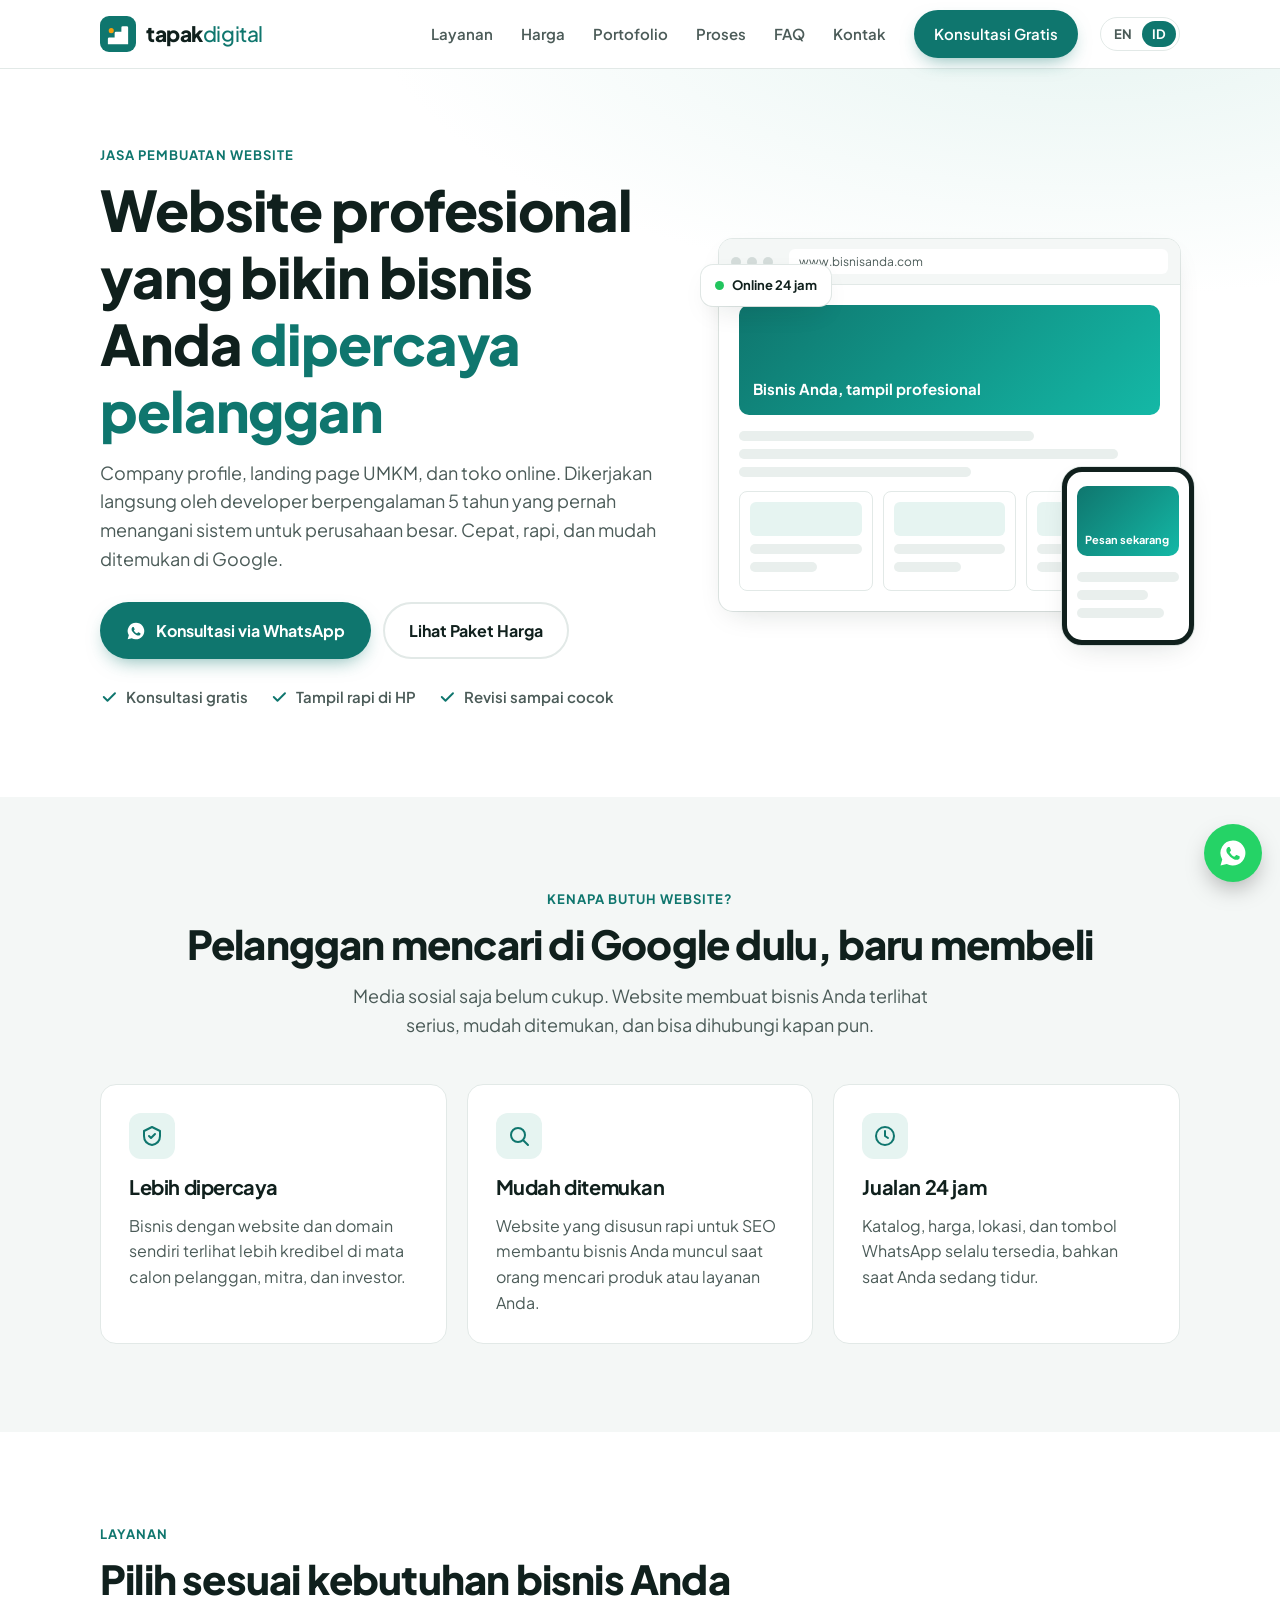
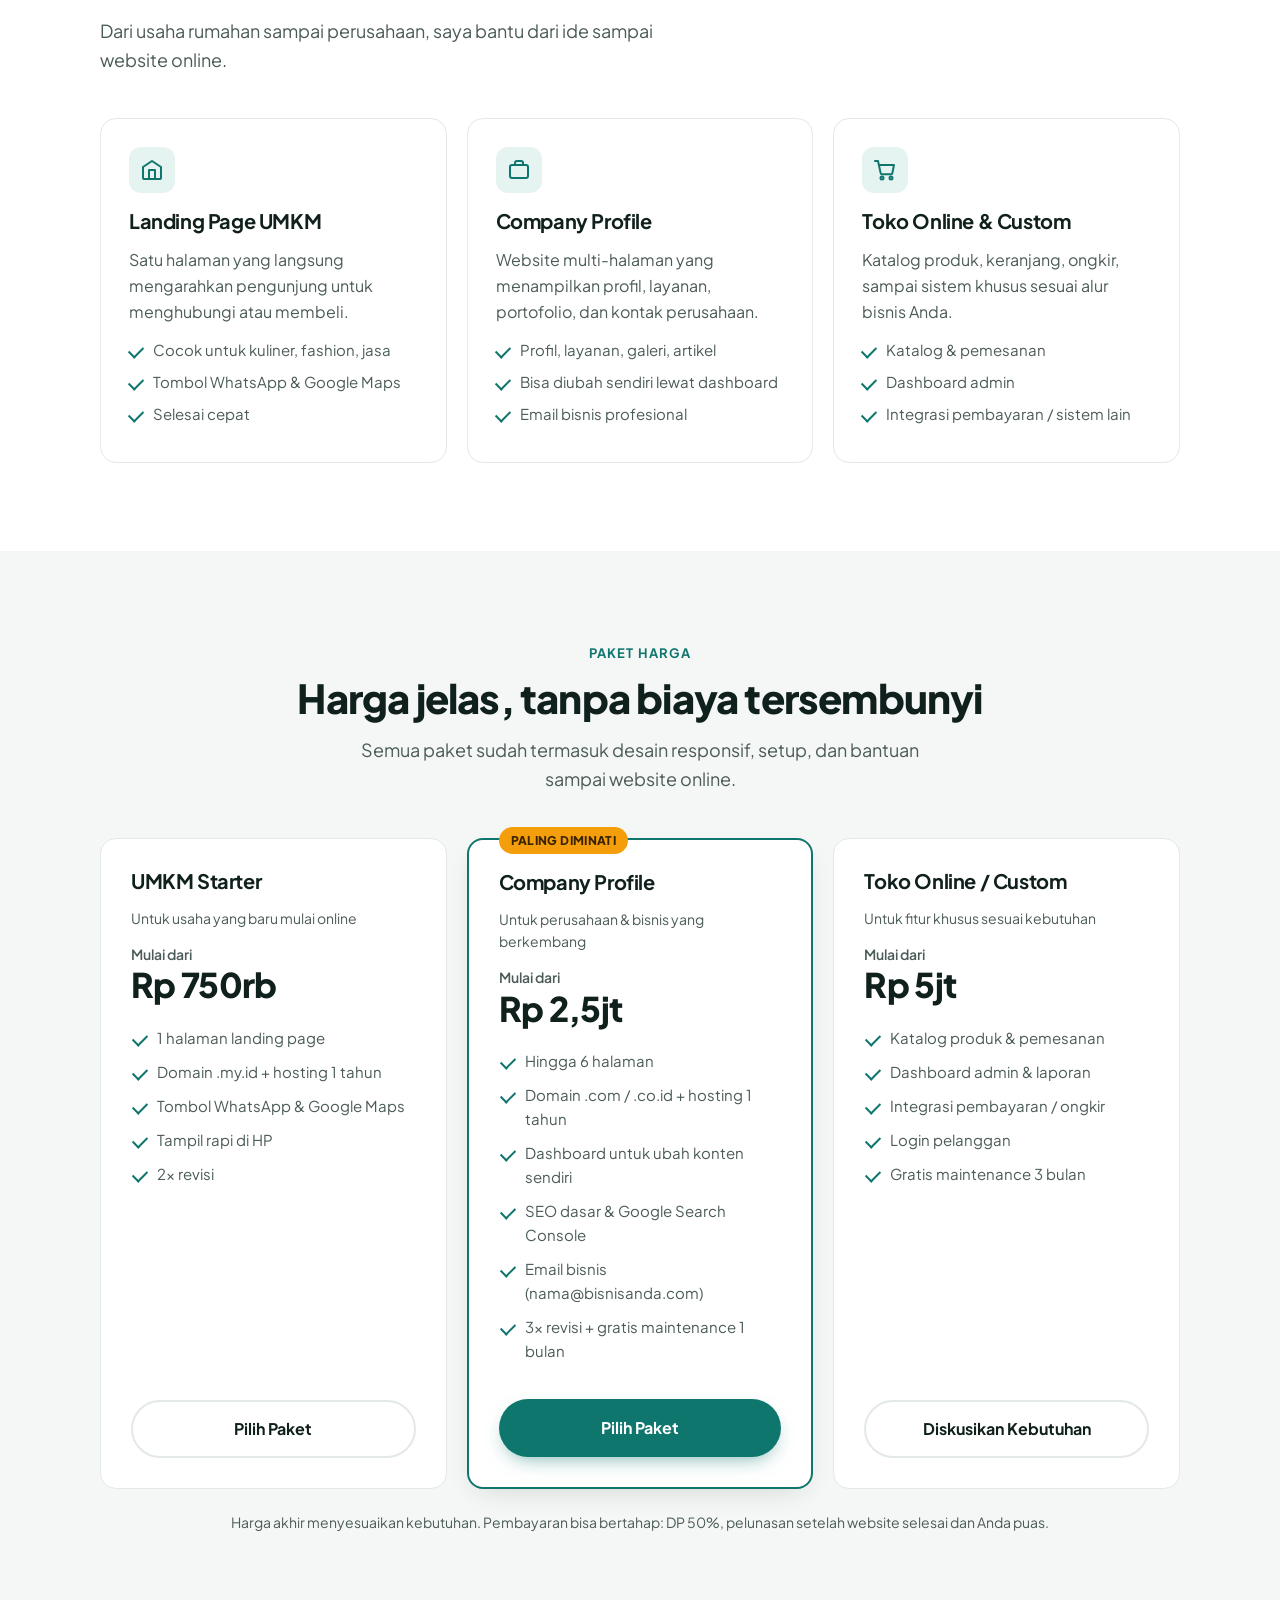
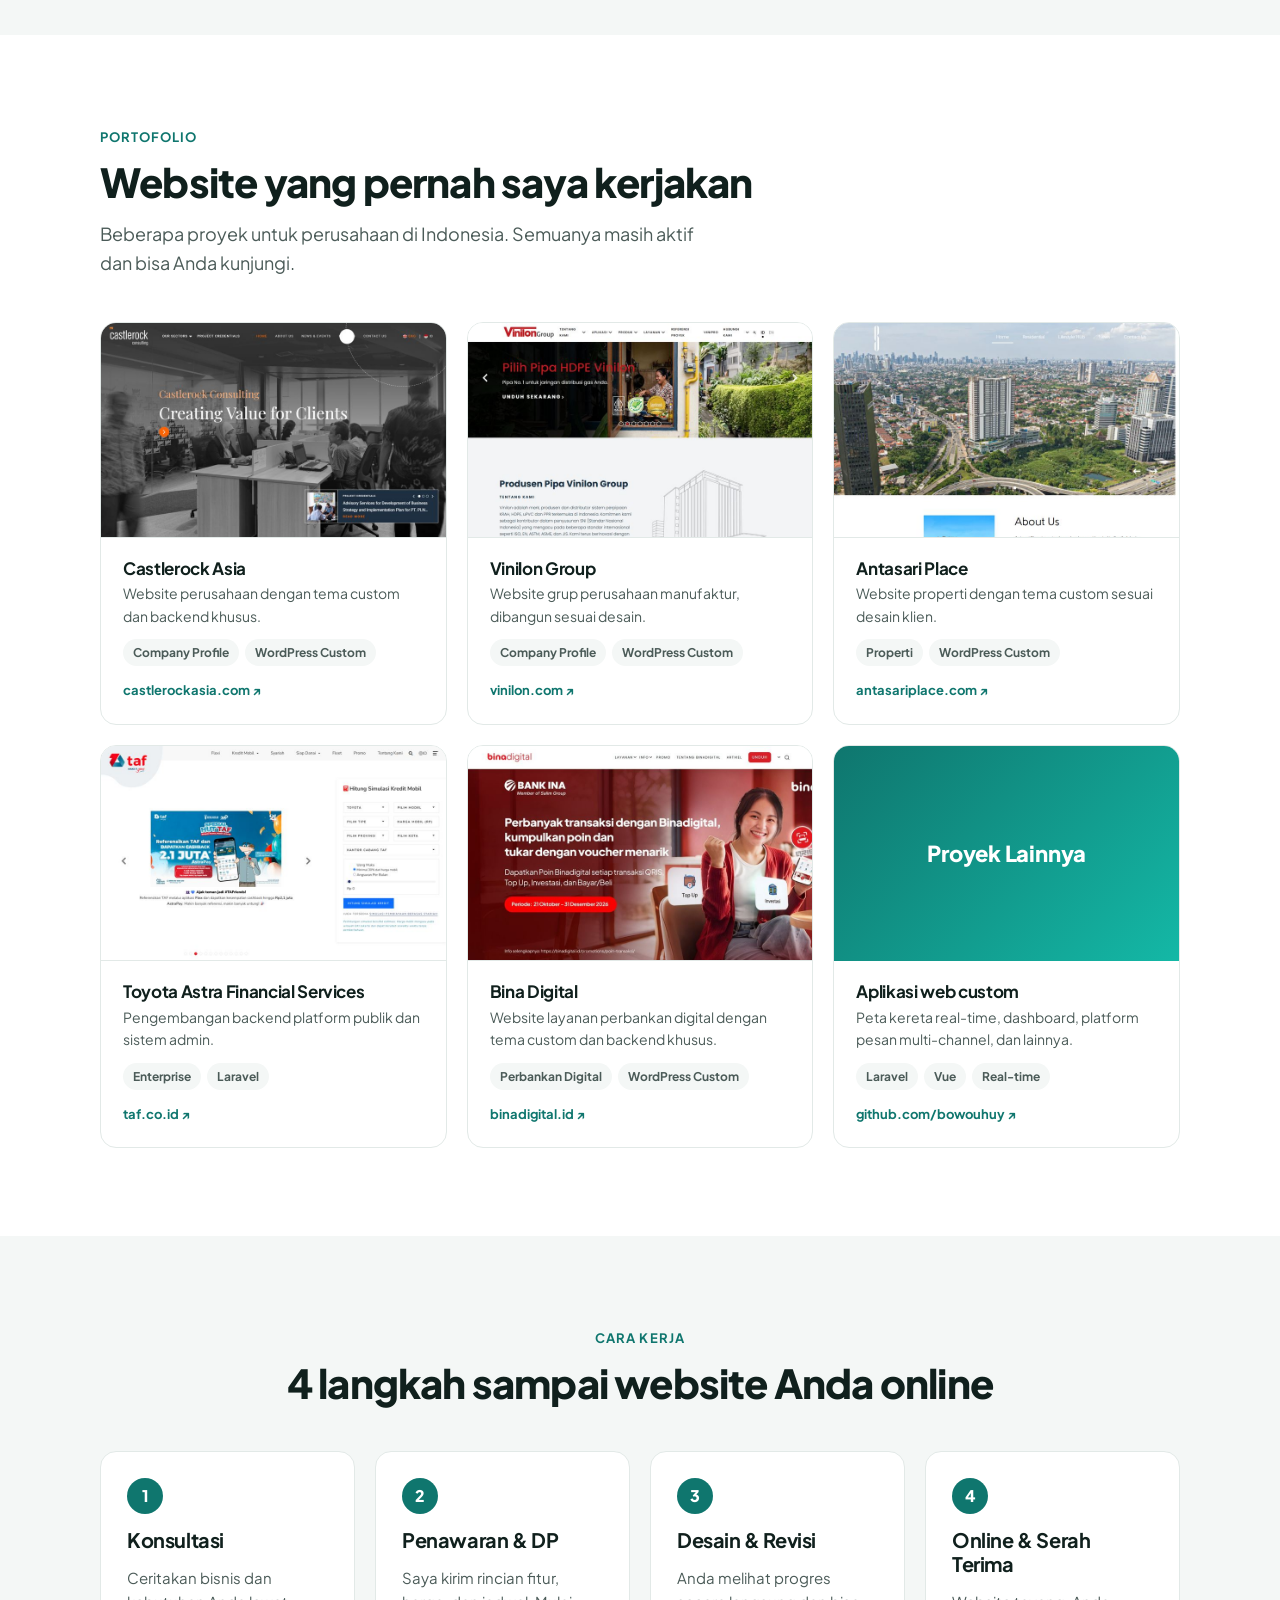
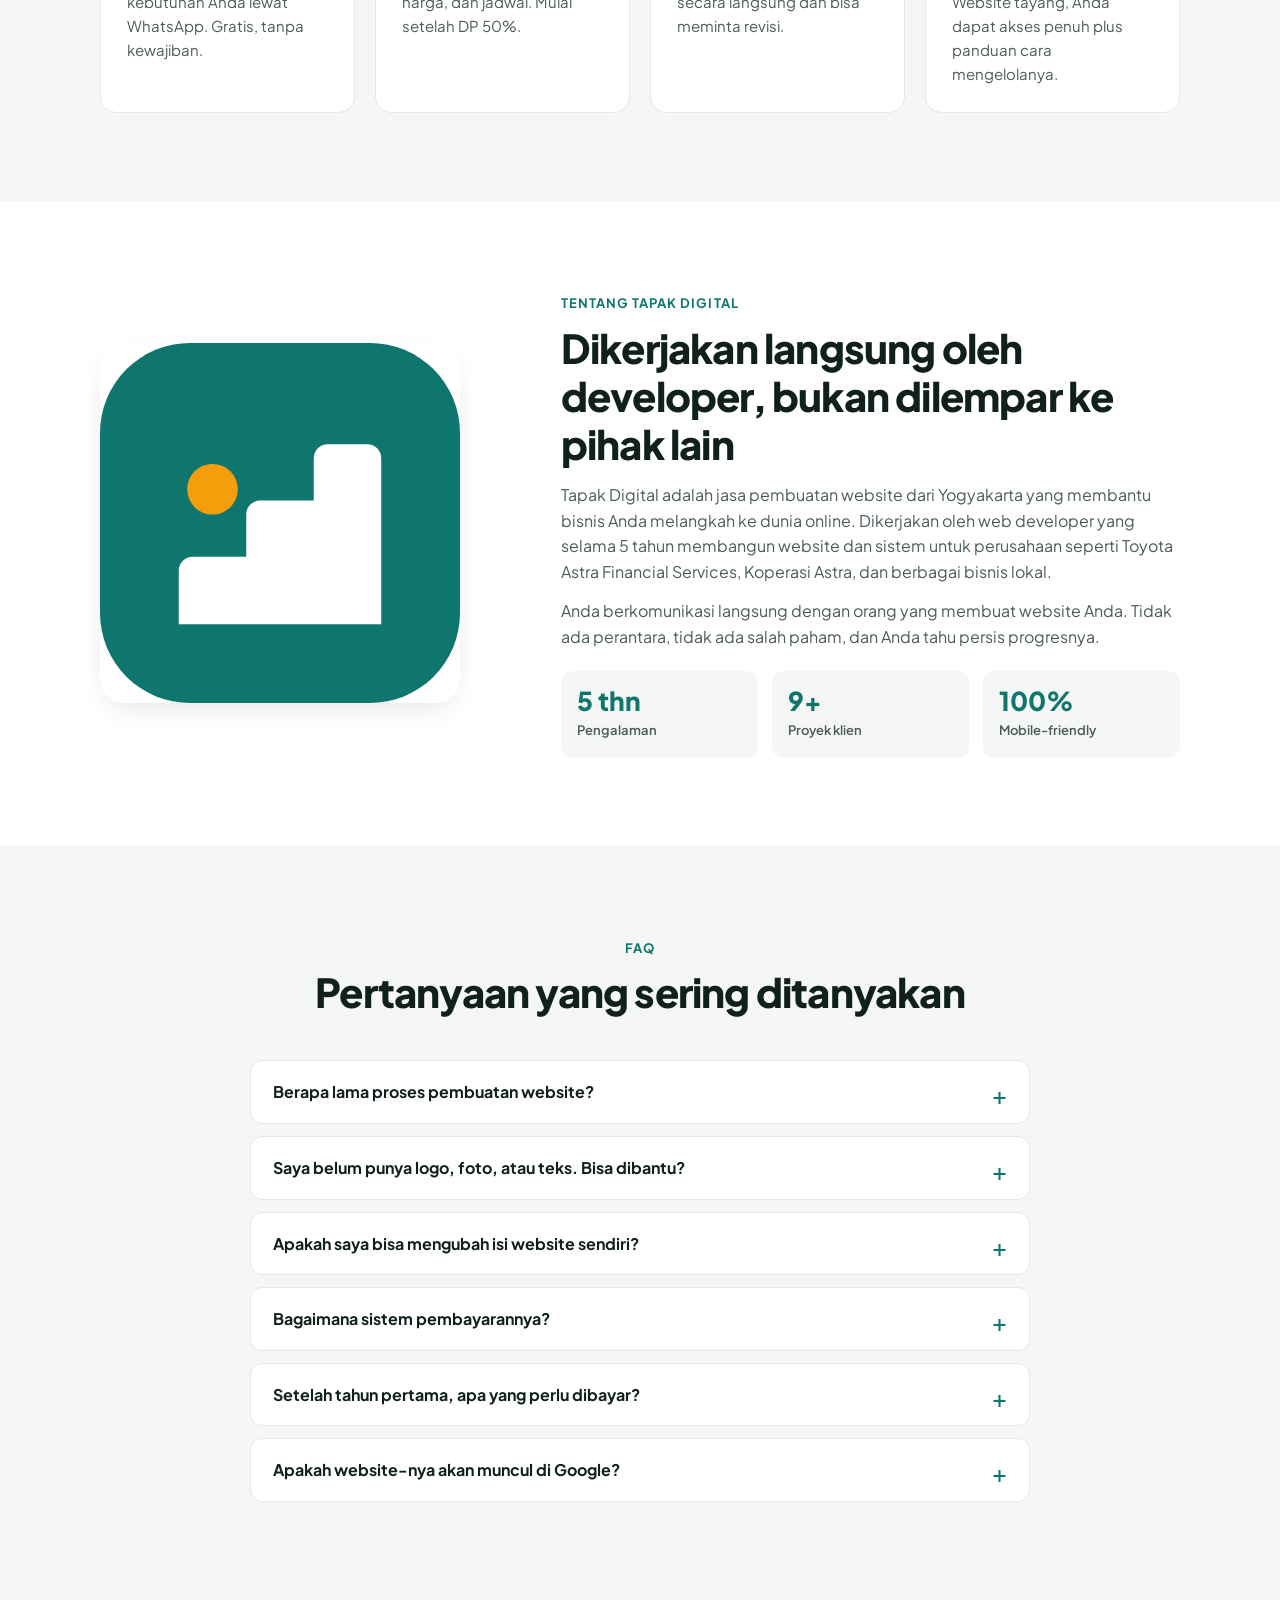
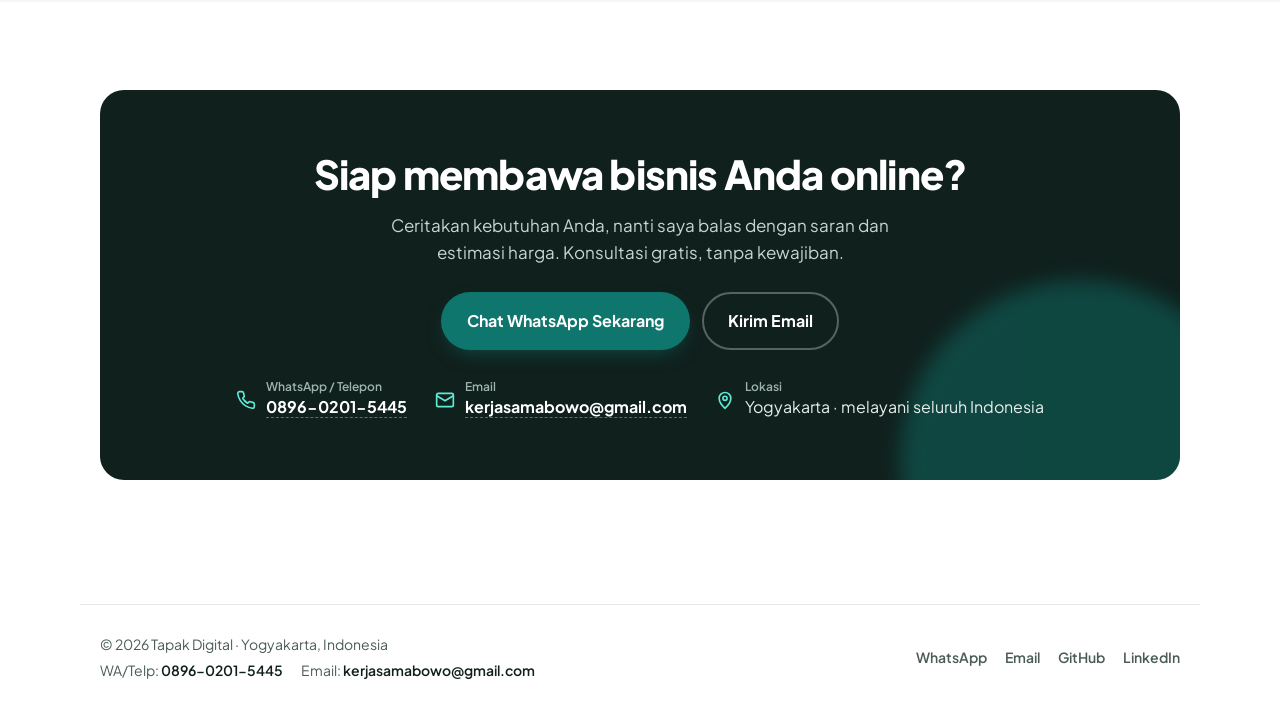
==== id/index.html @ 34849049 "Tambah versi English (default) dan Bahasa Indonesia di /id/ - index.html jadi English, id/index.html" ====
<!doctype html>
<html lang="id">
<head>
<meta charset="utf-8">
<meta name="viewport" content="width=device-width, initial-scale=1">
<title>Tapak Digital | Jasa Pembuatan Website Company Profile & UMKM</title>
<meta name="description" content="Jasa pembuatan website company profile, landing page UMKM, dan toko online. Dikerjakan langsung oleh developer berpengalaman 5 tahun. Cepat, rapi, mobile-friendly, dan mudah ditemukan di Google.">
<meta name="theme-color" content="#0f766e">
<meta property="og:type" content="website">
<meta property="og:locale" content="id_ID">
<meta property="og:title" content="Tapak Digital | Jasa Website Company Profile & UMKM">
<meta property="og:description" content="Website profesional untuk bisnis Anda. Cepat, mobile-friendly, siap tampil di Google. Konsultasi gratis via WhatsApp.">
<link rel="icon" href="data:image/svg+xml,%3Csvg viewBox=%220 0 64 64%22 xmlns=%22http://www.w3.org/2000/svg%22%3E%3Crect width=%2264%22 height=%2264%22 rx=%2216%22 fill=%22%230f766e%22/%3E%3Cpath d=%22M14 50V40.5a2.5 2.5 0 0 1 2.5-2.5H26V30.5a2.5 2.5 0 0 1 2.5-2.5H38V20.5a2.5 2.5 0 0 1 2.5-2.5h7a2.5 2.5 0 0 1 2.5 2.5V50z%22 fill=%22%23fff%22/%3E%3Ccircle cx=%2220%22 cy=%2226%22 r=%224.5%22 fill=%22%23f59e0b%22/%3E%3C/svg%3E">
<link rel="apple-touch-icon" href="../logo/tapak-digital-icon-512.png">
<meta property="og:image" content="https://tapak-digital.github.io/logo/tapak-digital-icon-512.png">
<link rel="preconnect" href="https://fonts.googleapis.com">
<link rel="preconnect" href="https://fonts.gstatic.com" crossorigin>
<link href="https://fonts.googleapis.com/css2?family=Plus+Jakarta+Sans:wght@400;500;600;700;800&display=swap" rel="stylesheet">
<link rel="stylesheet" href="../style.css">
</head>
<body>

<header>
  <div class="wrap nav">
    <a href="#" class="logo" aria-label="Tapak Digital, ke atas"><span class="logo-mark"><svg viewBox="0 0 64 64" aria-hidden="true"><rect width="64" height="64" rx="16" fill="#0f766e"/><path d="M14 50V40.5a2.5 2.5 0 0 1 2.5-2.5H26V30.5a2.5 2.5 0 0 1 2.5-2.5H38V20.5a2.5 2.5 0 0 1 2.5-2.5h7a2.5 2.5 0 0 1 2.5 2.5V50z" fill="#fff"/><circle cx="20" cy="26" r="4.5" fill="#f59e0b"/></svg></span><b>tapak<span>digital</span></b></a>
    <nav class="nav-links" id="nav-links">
      <a href="#layanan">Layanan</a>
      <a href="#harga">Harga</a>
      <a href="#portofolio">Portofolio</a>
      <a href="#proses">Proses</a>
      <a href="#faq">FAQ</a>
      <a href="#kontak">Kontak</a>
      <a class="btn btn-primary wa-link" href="#" data-msg="Halo Tapak Digital, saya ingin konsultasi pembuatan website.">Konsultasi Gratis</a>
    </nav>
    <div class="nav-right">
      <div class="lang" aria-label="Pilih bahasa"><a href="../" hreflang="en" lang="en">EN</a><span aria-current="true">ID</span></div>
      <button class="menu-btn" aria-label="Buka menu" aria-expanded="false" aria-controls="nav-links">
        <svg viewBox="0 0 24 24" fill="none" stroke="currentColor" stroke-width="2" stroke-linecap="round"><path d="M4 7h16M4 12h16M4 17h16"/></svg>
      </button>
    </div>
  </div>
</header>

<main>
  <!-- HERO -->
  <section class="hero">
    <div class="wrap hero-grid">
      <div>
        <span class="eyebrow">Jasa Pembuatan Website</span>
        <h1>Website profesional yang bikin bisnis Anda <em>dipercaya pelanggan</em></h1>
        <p class="lead">Company profile, landing page UMKM, dan toko online. Dikerjakan langsung oleh developer berpengalaman 5 tahun yang pernah menangani sistem untuk perusahaan besar. Cepat, rapi, dan mudah ditemukan di Google.</p>
        <div class="hero-cta">
          <a class="btn btn-primary wa-link" href="#" data-msg="Halo Tapak Digital, saya ingin konsultasi pembuatan website untuk bisnis saya.">
            <svg viewBox="0 0 24 24" fill="currentColor" aria-hidden="true"><path d="M12 2a10 10 0 0 0-8.6 15.1L2 22l5-1.3A10 10 0 1 0 12 2zm5.3 14.1c-.2.6-1.3 1.2-1.8 1.3-.5.1-1 .1-1.7-.1a15 15 0 0 1-1.5-.6 12 12 0 0 1-4.6-4.1c-.4-.5-1-1.5-1-2.8 0-1.3.7-2 1-2.3.2-.3.5-.3.7-.3h.5c.2 0 .4 0 .6.5l.8 2c.1.2.1.3 0 .5l-.3.5-.4.4c-.1.2-.3.3-.1.6.2.3.7 1.1 1.4 1.8 1 .9 1.8 1.1 2 1.3.3.1.4.1.6-.1l.8-1c.2-.3.4-.2.6-.1l1.9.9c.3.1.5.2.5.3.1.2.1.7-.1 1.3z"/></svg>
            Konsultasi via WhatsApp
          </a>
          <a class="btn btn-ghost" href="#harga">Lihat Paket Harga</a>
        </div>
        <ul class="hero-points">
          <li><svg viewBox="0 0 24 24" fill="none" stroke="currentColor" stroke-width="2.5" stroke-linecap="round" stroke-linejoin="round"><path d="M5 12l5 5L20 7"/></svg>Konsultasi gratis</li>
          <li><svg viewBox="0 0 24 24" fill="none" stroke="currentColor" stroke-width="2.5" stroke-linecap="round" stroke-linejoin="round"><path d="M5 12l5 5L20 7"/></svg>Tampil rapi di HP</li>
          <li><svg viewBox="0 0 24 24" fill="none" stroke="currentColor" stroke-width="2.5" stroke-linecap="round" stroke-linejoin="round"><path d="M5 12l5 5L20 7"/></svg>Revisi sampai cocok</li>
        </ul>
      </div>

      <div class="mock" aria-hidden="true">
        <div class="browser">
          <div class="browser-bar"><i></i><i></i><i></i><span>www.bisnisanda.com</span></div>
          <div class="browser-body">
            <div class="sk-hero"><b>Bisnis Anda, tampil profesional</b></div>
            <div class="sk" style="width:70%"></div>
            <div class="sk" style="width:90%"></div>
            <div class="sk" style="width:55%"></div>
            <div class="sk-row">
              <div class="sk-card"><div class="sk"></div><div class="sk"></div><div class="sk" style="width:60%"></div></div>
              <div class="sk-card"><div class="sk"></div><div class="sk"></div><div class="sk" style="width:60%"></div></div>
              <div class="sk-card"><div class="sk"></div><div class="sk"></div><div class="sk" style="width:60%"></div></div>
            </div>
          </div>
        </div>
        <div class="phone">
          <div class="sk-hero"><b>Pesan sekarang</b></div>
          <div class="sk"></div><div class="sk" style="width:70%"></div><div class="sk" style="width:85%"></div>
        </div>
        <div class="badge-float"><span class="dot"></span>Online 24 jam</div>
      </div>
    </div>
  </section>

  <!-- MASALAH -->
  <section class="soft">
    <div class="wrap">
      <div class="head center">
        <span class="eyebrow">Kenapa butuh website?</span>
        <h2>Pelanggan mencari di Google dulu, baru membeli</h2>
        <p class="lead">Media sosial saja belum cukup. Website membuat bisnis Anda terlihat serius, mudah ditemukan, dan bisa dihubungi kapan pun.</p>
      </div>
      <div class="grid-3">
        <div class="card">
          <div class="icon"><svg viewBox="0 0 24 24" fill="none" stroke="currentColor" stroke-width="2" stroke-linecap="round" stroke-linejoin="round"><path d="M12 3l8 4v5c0 5-3.5 8-8 9-4.5-1-8-4-8-9V7z"/><path d="M9 12l2 2 4-4"/></svg></div>
          <h3>Lebih dipercaya</h3>
          <p>Bisnis dengan website dan domain sendiri terlihat lebih kredibel di mata calon pelanggan, mitra, dan investor.</p>
        </div>
        <div class="card">
          <div class="icon"><svg viewBox="0 0 24 24" fill="none" stroke="currentColor" stroke-width="2" stroke-linecap="round" stroke-linejoin="round"><circle cx="11" cy="11" r="7"/><path d="M21 21l-4.3-4.3"/></svg></div>
          <h3>Mudah ditemukan</h3>
          <p>Website yang disusun rapi untuk SEO membantu bisnis Anda muncul saat orang mencari produk atau layanan Anda.</p>
        </div>
        <div class="card">
          <div class="icon"><svg viewBox="0 0 24 24" fill="none" stroke="currentColor" stroke-width="2" stroke-linecap="round" stroke-linejoin="round"><circle cx="12" cy="12" r="9"/><path d="M12 7v5l3 2"/></svg></div>
          <h3>Jualan 24 jam</h3>
          <p>Katalog, harga, lokasi, dan tombol WhatsApp selalu tersedia, bahkan saat Anda sedang tidur.</p>
        </div>
      </div>
    </div>
  </section>

  <!-- LAYANAN -->
  <section id="layanan">
    <div class="wrap">
      <div class="head">
        <span class="eyebrow">Layanan</span>
        <h2>Pilih sesuai kebutuhan bisnis Anda</h2>
        <p class="lead">Dari usaha rumahan sampai perusahaan, saya bantu dari ide sampai website online.</p>
      </div>
      <div class="grid-3">
        <div class="card service">
          <div class="icon"><svg viewBox="0 0 24 24" fill="none" stroke="currentColor" stroke-width="2" stroke-linecap="round" stroke-linejoin="round"><path d="M3 9l9-6 9 6v11a1 1 0 0 1-1 1H4a1 1 0 0 1-1-1z"/><path d="M9 21V12h6v9"/></svg></div>
          <h3>Landing Page UMKM</h3>
          <p>Satu halaman yang langsung mengarahkan pengunjung untuk menghubungi atau membeli.</p>
          <ul><li>Cocok untuk kuliner, fashion, jasa</li><li>Tombol WhatsApp & Google Maps</li><li>Selesai cepat</li></ul>
        </div>
        <div class="card service">
          <div class="icon"><svg viewBox="0 0 24 24" fill="none" stroke="currentColor" stroke-width="2" stroke-linecap="round" stroke-linejoin="round"><rect x="3" y="7" width="18" height="13" rx="2"/><path d="M8 7V5a2 2 0 0 1 2-2h4a2 2 0 0 1 2 2v2"/></svg></div>
          <h3>Company Profile</h3>
          <p>Website multi-halaman yang menampilkan profil, layanan, portofolio, dan kontak perusahaan.</p>
          <ul><li>Profil, layanan, galeri, artikel</li><li>Bisa diubah sendiri lewat dashboard</li><li>Email bisnis profesional</li></ul>
        </div>
        <div class="card service">
          <div class="icon"><svg viewBox="0 0 24 24" fill="none" stroke="currentColor" stroke-width="2" stroke-linecap="round" stroke-linejoin="round"><circle cx="9" cy="20" r="1.5"/><circle cx="18" cy="20" r="1.5"/><path d="M2 3h3l2.7 12.4a1 1 0 0 0 1 .8h9.6a1 1 0 0 0 1-.8L21 7H6"/></svg></div>
          <h3>Toko Online & Custom</h3>
          <p>Katalog produk, keranjang, ongkir, sampai sistem khusus sesuai alur bisnis Anda.</p>
          <ul><li>Katalog & pemesanan</li><li>Dashboard admin</li><li>Integrasi pembayaran / sistem lain</li></ul>
        </div>
      </div>
    </div>
  </section>

  <!-- HARGA -->
  <section id="harga" class="soft">
    <div class="wrap">
      <div class="head center">
        <span class="eyebrow">Paket Harga</span>
        <h2>Harga jelas, tanpa biaya tersembunyi</h2>
        <p class="lead">Semua paket sudah termasuk desain responsif, setup, dan bantuan sampai website online.</p>
      </div>
      <div class="price-grid">
        <div class="price">
          <h3>UMKM Starter</h3>
          <p class="for">Untuk usaha yang baru mulai online</p>
          <div class="amount"><small>Mulai dari</small>Rp 750rb</div>
          <ul>
            <li>1 halaman landing page</li>
            <li>Domain .my.id + hosting 1 tahun</li>
            <li>Tombol WhatsApp & Google Maps</li>
            <li>Tampil rapi di HP</li>
            <li>2× revisi</li>
          </ul>
          <a class="btn btn-ghost wa-link" href="#" data-msg="Halo Tapak Digital, saya tertarik paket UMKM Starter.">Pilih Paket</a>
        </div>
        <div class="price featured">
          <span class="tag">PALING DIMINATI</span>
          <h3>Company Profile</h3>
          <p class="for">Untuk perusahaan & bisnis yang berkembang</p>
          <div class="amount"><small>Mulai dari</small>Rp 2,5jt</div>
          <ul>
            <li>Hingga 6 halaman</li>
            <li>Domain .com / .co.id + hosting 1 tahun</li>
            <li>Dashboard untuk ubah konten sendiri</li>
            <li>SEO dasar & Google Search Console</li>
            <li>Email bisnis (nama@bisnisanda.com)</li>
            <li>3× revisi + gratis maintenance 1 bulan</li>
          </ul>
          <a class="btn btn-primary wa-link" href="#" data-msg="Halo Tapak Digital, saya tertarik paket Company Profile.">Pilih Paket</a>
        </div>
        <div class="price">
          <h3>Toko Online / Custom</h3>
          <p class="for">Untuk fitur khusus sesuai kebutuhan</p>
          <div class="amount"><small>Mulai dari</small>Rp 5jt</div>
          <ul>
            <li>Katalog produk & pemesanan</li>
            <li>Dashboard admin & laporan</li>
            <li>Integrasi pembayaran / ongkir</li>
            <li>Login pelanggan</li>
            <li>Gratis maintenance 3 bulan</li>
          </ul>
          <a class="btn btn-ghost wa-link" href="#" data-msg="Halo Tapak Digital, saya ingin diskusi website toko online / custom.">Diskusikan Kebutuhan</a>
        </div>
      </div>
      <p class="note center">Harga akhir menyesuaikan kebutuhan. Pembayaran bisa bertahap: DP 50%, pelunasan setelah website selesai dan Anda puas.</p>
    </div>
  </section>

  <!-- PORTOFOLIO -->
  <section id="portofolio">
    <div class="wrap">
      <div class="head">
        <span class="eyebrow">Portofolio</span>
        <h2>Website yang pernah saya kerjakan</h2>
        <p class="lead">Beberapa proyek untuk perusahaan di Indonesia. Semuanya masih aktif dan bisa Anda kunjungi.</p>
      </div>
      <div class="grid-3">
        <a class="work" href="https://castlerockasia.com" target="_blank" rel="noopener">
          <img class="work-img" src="../img/castlerock.jpg" alt="Tampilan halaman depan website Castlerock Asia" width="800" height="500" loading="lazy">
          <div class="work-body"><h3>Castlerock Asia</h3><p>Website perusahaan dengan tema custom dan backend khusus.</p>
            <div class="chips"><span class="chip">Company Profile</span><span class="chip">WordPress Custom</span></div>
            <span class="work-link">castlerockasia.com ↗</span></div>
        </a>
        <a class="work" href="https://vinilon.com" target="_blank" rel="noopener">
          <img class="work-img" src="../img/vinilon.jpg" alt="Tampilan halaman depan website Vinilon Group" width="800" height="500" loading="lazy">
          <div class="work-body"><h3>Vinilon Group</h3><p>Website grup perusahaan manufaktur, dibangun sesuai desain.</p>
            <div class="chips"><span class="chip">Company Profile</span><span class="chip">WordPress Custom</span></div>
            <span class="work-link">vinilon.com ↗</span></div>
        </a>
        <a class="work" href="https://antasariplace.com" target="_blank" rel="noopener">
          <img class="work-img" src="../img/antasari.jpg" alt="Tampilan halaman depan website Antasari Place" width="800" height="500" loading="lazy">
          <div class="work-body"><h3>Antasari Place</h3><p>Website properti dengan tema custom sesuai desain klien.</p>
            <div class="chips"><span class="chip">Properti</span><span class="chip">WordPress Custom</span></div>
            <span class="work-link">antasariplace.com ↗</span></div>
        </a>
        <a class="work" href="https://www.taf.co.id" target="_blank" rel="noopener">
          <img class="work-img" src="../img/taf.jpg" alt="Tampilan halaman depan website Toyota Astra Financial Services" width="800" height="500" loading="lazy">
          <div class="work-body"><h3>Toyota Astra Financial Services</h3><p>Pengembangan backend platform publik dan sistem admin.</p>
            <div class="chips"><span class="chip">Enterprise</span><span class="chip">Laravel</span></div>
            <span class="work-link">taf.co.id ↗</span></div>
        </a>
        <a class="work" href="https://binadigital.id" target="_blank" rel="noopener">
          <img class="work-img" src="../img/binadigital.jpg" alt="Tampilan halaman depan website Bina Digital" width="800" height="500" loading="lazy">
          <div class="work-body"><h3>Bina Digital</h3><p>Website layanan perbankan digital dengan tema custom dan backend khusus.</p>
            <div class="chips"><span class="chip">Perbankan Digital</span><span class="chip">WordPress Custom</span></div>
            <span class="work-link">binadigital.id ↗</span></div>
        </a>
        <a class="work" href="https://github.com/bowouhuy" target="_blank" rel="noopener">
          <div class="work-top" style="background:linear-gradient(135deg,#0f766e,#14b8a6)">Proyek Lainnya</div>
          <div class="work-body"><h3>Aplikasi web custom</h3><p>Peta kereta real-time, dashboard, platform pesan multi-channel, dan lainnya.</p>
            <div class="chips"><span class="chip">Laravel</span><span class="chip">Vue</span><span class="chip">Real-time</span></div>
            <span class="work-link">github.com/bowouhuy ↗</span></div>
        </a>
      </div>
    </div>
  </section>

  <!-- PROSES -->
  <section id="proses" class="soft">
    <div class="wrap">
      <div class="head center">
        <span class="eyebrow">Cara Kerja</span>
        <h2>4 langkah sampai website Anda online</h2>
      </div>
      <div class="steps">
        <div class="step"><h3>Konsultasi</h3><p>Ceritakan bisnis dan kebutuhan Anda lewat WhatsApp. Gratis, tanpa kewajiban.</p></div>
        <div class="step"><h3>Penawaran & DP</h3><p>Saya kirim rincian fitur, harga, dan jadwal. Mulai setelah DP 50%.</p></div>
        <div class="step"><h3>Desain & Revisi</h3><p>Anda melihat progres secara langsung dan bisa meminta revisi.</p></div>
        <div class="step"><h3>Online & Serah Terima</h3><p>Website tayang, Anda dapat akses penuh plus panduan cara mengelolanya.</p></div>
      </div>
    </div>
  </section>

  <!-- TENTANG -->
  <section>
    <div class="wrap about">
      <div class="avatar" aria-hidden="true"><svg viewBox="0 0 64 64" aria-hidden="true"><rect width="64" height="64" rx="16" fill="#0f766e"/><path d="M14 50V40.5a2.5 2.5 0 0 1 2.5-2.5H26V30.5a2.5 2.5 0 0 1 2.5-2.5H38V20.5a2.5 2.5 0 0 1 2.5-2.5h7a2.5 2.5 0 0 1 2.5 2.5V50z" fill="#fff"/><circle cx="20" cy="26" r="4.5" fill="#f59e0b"/></svg></div>
      <div>
        <span class="eyebrow">Tentang Tapak Digital</span>
        <h2>Dikerjakan langsung oleh developer, bukan dilempar ke pihak lain</h2>
        <p>Tapak Digital adalah jasa pembuatan website dari Yogyakarta yang membantu bisnis Anda melangkah ke dunia online. Dikerjakan oleh web developer yang selama 5 tahun membangun website dan sistem untuk perusahaan seperti Toyota Astra Financial Services, Koperasi Astra, dan berbagai bisnis lokal.</p>
        <p>Anda berkomunikasi langsung dengan orang yang membuat website Anda. Tidak ada perantara, tidak ada salah paham, dan Anda tahu persis progresnya.</p>
        <div class="stats">
          <div class="stat"><b>5 thn</b><span>Pengalaman</span></div>
          <div class="stat"><b>9+</b><span>Proyek klien</span></div>
          <div class="stat"><b>100%</b><span>Mobile-friendly</span></div>
        </div>
      </div>
    </div>
  </section>

  <!-- FAQ -->
  <section id="faq" class="soft">
    <div class="wrap">
      <div class="head center">
        <span class="eyebrow">FAQ</span>
        <h2>Pertanyaan yang sering ditanyakan</h2>
      </div>
      <div class="faq">
        <details><summary>Berapa lama proses pembuatan website?</summary><p>Landing page UMKM umumnya 3 sampai 5 hari kerja, company profile 1 sampai 2 minggu, dan toko online/custom tergantung fitur. Jadwal pasti saya sampaikan di penawaran.</p></details>
        <details><summary>Saya belum punya logo, foto, atau teks. Bisa dibantu?</summary><p>Bisa. Saya bantu menyusun teks dasar dan memakai foto/ilustrasi berlisensi. Untuk logo dan foto produk profesional bisa didiskusikan sebagai tambahan.</p></details>
        <details><summary>Apakah saya bisa mengubah isi website sendiri?</summary><p>Untuk paket Company Profile ke atas, Anda mendapat dashboard untuk mengubah teks, gambar, dan artikel tanpa perlu coding, lengkap dengan panduan cara memakainya.</p></details>
        <details><summary>Bagaimana sistem pembayarannya?</summary><p>DP 50% di awal, pelunasan 50% setelah website selesai dan Anda setuju dengan hasilnya, sebelum serah terima akses penuh.</p></details>
        <details><summary>Setelah tahun pertama, apa yang perlu dibayar?</summary><p>Hanya perpanjangan domain dan hosting tahunan. Biayanya saya informasikan di awal agar tidak ada kejutan.</p></details>
        <details><summary>Apakah website-nya akan muncul di Google?</summary><p>Website saya daftarkan ke Google Search Console dan disusun dengan SEO dasar. Posisi di hasil pencarian butuh waktu dan dipengaruhi persaingan, jadi saya tidak menjanjikan peringkat tertentu.</p></details>
      </div>
    </div>
  </section>

  <!-- CTA / KONTAK -->
  <section id="kontak">
    <div class="wrap">
      <div class="cta">
        <h2>Siap membawa bisnis Anda online?</h2>
        <p>Ceritakan kebutuhan Anda, nanti saya balas dengan saran dan estimasi harga. Konsultasi gratis, tanpa kewajiban.</p>
        <div class="cta-actions">
          <a class="btn btn-primary wa-link" href="#" data-msg="Halo Tapak Digital, saya ingin konsultasi pembuatan website.">Chat WhatsApp Sekarang</a>
          <a class="btn btn-ghost" href="mailto:kerjasamabowo@gmail.com?subject=Konsultasi%20Pembuatan%20Website">Kirim Email</a>
        </div>
        <ul class="contact-list">
          <li><svg viewBox="0 0 24 24" fill="none" stroke="currentColor" stroke-width="2" stroke-linecap="round" stroke-linejoin="round"><path d="M22 16.9v3a2 2 0 0 1-2.2 2 19.8 19.8 0 0 1-8.6-3.1 19.5 19.5 0 0 1-6-6A19.8 19.8 0 0 1 2.1 4.2 2 2 0 0 1 4.1 2h3a2 2 0 0 1 2 1.7c.1 1 .4 1.9.7 2.8a2 2 0 0 1-.5 2.1L8 9.9a16 16 0 0 0 6 6l1.3-1.3a2 2 0 0 1 2.1-.4c.9.3 1.8.6 2.8.7a2 2 0 0 1 1.7 2z"/></svg>
            <span><small>WhatsApp / Telepon</small><a href="tel:+6289602015445">0896-0201-5445</a></span></li>
          <li><svg viewBox="0 0 24 24" fill="none" stroke="currentColor" stroke-width="2" stroke-linecap="round" stroke-linejoin="round"><rect x="2" y="4" width="20" height="16" rx="2"/><path d="M22 7l-10 6L2 7"/></svg>
            <span><small>Email</small><a href="mailto:kerjasamabowo@gmail.com">kerjasamabowo@gmail.com</a></span></li>
          <li><svg viewBox="0 0 24 24" fill="none" stroke="currentColor" stroke-width="2" stroke-linecap="round" stroke-linejoin="round"><path d="M12 22s7-6.2 7-12a7 7 0 0 0-14 0c0 5.8 7 12 7 12z"/><circle cx="12" cy="10" r="2.5"/></svg>
            <span><small>Lokasi</small>Yogyakarta · melayani seluruh Indonesia</span></li>
        </ul>
      </div>
    </div>
  </section>
</main>

<footer>
  <div class="wrap foot">
    <div>
      <span>© <span id="year">2026</span> Tapak Digital · Yogyakarta, Indonesia</span>
      <div class="foot-contact">
        <span>WA/Telp: <a href="tel:+6289602015445">0896-0201-5445</a></span>
        <span>Email: <a href="mailto:kerjasamabowo@gmail.com">kerjasamabowo@gmail.com</a></span>
      </div>
    </div>
    <div class="foot-links">
      <a class="wa-link" href="#" data-msg="Halo Tapak Digital, saya ingin konsultasi pembuatan website.">WhatsApp</a>
      <a href="mailto:kerjasamabowo@gmail.com">Email</a>
      <a href="https://github.com/bowouhuy" target="_blank" rel="noopener">GitHub</a>
      <a href="https://www.linkedin.com/in/bowouhuy/" target="_blank" rel="noopener">LinkedIn</a>
    </div>
  </div>
</footer>

<a class="wa-float wa-link" href="#" data-msg="Halo Tapak Digital, saya ingin konsultasi pembuatan website." aria-label="Chat WhatsApp">
  <svg viewBox="0 0 24 24" fill="currentColor" aria-hidden="true"><path d="M12 2a10 10 0 0 0-8.6 15.1L2 22l5-1.3A10 10 0 1 0 12 2zm5.3 14.1c-.2.6-1.3 1.2-1.8 1.3-.5.1-1 .1-1.7-.1a15 15 0 0 1-1.5-.6 12 12 0 0 1-4.6-4.1c-.4-.5-1-1.5-1-2.8 0-1.3.7-2 1-2.3.2-.3.5-.3.7-.3h.5c.2 0 .4 0 .6.5l.8 2c.1.2.1.3 0 .5l-.3.5-.4.4c-.1.2-.3.3-.1.6.2.3.7 1.1 1.4 1.8 1 .9 1.8 1.1 2 1.3.3.1.4.1.6-.1l.8-1c.2-.3.4-.2.6-.1l1.9.9c.3.1.5.2.5.3.1.2.1.7-.1 1.3z"/></svg>
</a>

<script src="../main.js"></script>
</body>
</html>
---- style.css ----
:root {
  --bg: #ffffff;
  --bg-soft: #f4f7f6;
  --ink: #10201d;
  --ink-soft: #4b5b58;
  --line: #e2e9e7;
  --brand: #0f766e;
  --brand-dark: #0b5a54;
  --brand-tint: #e6f4f1;
  --accent: #f59e0b;
  --radius: 16px;
  --shadow: 0 10px 30px -12px rgba(16, 32, 29, .18);
  --max: 1120px;
}
* { box-sizing: border-box; }
html { scroll-behavior: smooth; }
body {
  margin: 0; background: var(--bg); color: var(--ink);
  font-family: "Plus Jakarta Sans", system-ui, -apple-system, "Segoe UI", sans-serif;
  font-size: 16px; line-height: 1.6; -webkit-font-smoothing: antialiased;
}
img { max-width: 100%; display: block; }
a { color: inherit; }
.wrap { max-width: var(--max); margin: 0 auto; padding: 0 20px; }
section { padding: 88px 0; }
.eyebrow { display: inline-block; font-size: 13px; font-weight: 700; letter-spacing: .08em; text-transform: uppercase; color: var(--brand); margin-bottom: 10px; }
h1, h2, h3 { line-height: 1.2; margin: 0 0 14px; letter-spacing: -.02em; }
h1 { font-size: clamp(34px, 5.4vw, 56px); font-weight: 800; }
h2 { font-size: clamp(28px, 3.6vw, 40px); font-weight: 800; }
h3 { font-size: 20px; font-weight: 700; }
p { margin: 0 0 14px; color: var(--ink-soft); }
.lead { font-size: 18px; max-width: 620px; }
.center { text-align: center; }
.center .lead { margin-left: auto; margin-right: auto; }

.btn {
  display: inline-flex; align-items: center; justify-content: center; gap: 10px;
  padding: 14px 24px; border-radius: 999px; font-weight: 700; font-size: 16px;
  text-decoration: none; border: 2px solid transparent; transition: transform .15s, background .15s, box-shadow .15s;
  cursor: pointer;
}
.btn:hover { transform: translateY(-2px); }
.btn-primary { background: var(--brand); color: #fff; box-shadow: 0 8px 20px -8px rgba(15,118,110,.6); }
.btn-primary:hover { background: var(--brand-dark); }
.btn-ghost { border-color: var(--line); color: var(--ink); background: #fff; }
.btn-ghost:hover { border-color: var(--brand); color: var(--brand); }
.btn svg { width: 20px; height: 20px; flex: none; }

/* Header */
header {
  position: sticky; top: 0; z-index: 50; background: rgba(255,255,255,.88);
  backdrop-filter: saturate(160%) blur(10px); border-bottom: 1px solid var(--line);
}
.nav { display: flex; align-items: center; justify-content: space-between; height: 68px; }
.logo { display: flex; align-items: center; gap: 10px; font-size: 21px; text-decoration: none; }
.logo-mark { width: 36px; height: 36px; display: block; flex: none; }
.logo-mark svg { width: 100%; height: 100%; display: block; }
.logo b { font-weight: 800; letter-spacing: -.02em; }
.logo b span { font-weight: 500; color: var(--brand); }
.nav-links { display: flex; align-items: center; gap: 28px; }
.nav-links a { text-decoration: none; font-weight: 600; font-size: 15px; color: var(--ink-soft); }
.nav-links a:hover { color: var(--brand); }
.nav-links .btn { padding: 10px 18px; font-size: 15px; color: #fff; }
.menu-btn { display: none; background: none; border: 0; padding: 8px; cursor: pointer; color: var(--ink); }
.menu-btn svg { width: 26px; height: 26px; }

/* Hero */
.hero { padding: 72px 0 88px; background: radial-gradient(1200px 500px at 85% -10%, var(--brand-tint), transparent 60%); }
.hero-grid { display: grid; grid-template-columns: 1.1fr .9fr; gap: 56px; align-items: center; }
.hero h1 em { font-style: normal; color: var(--brand); }
.hero-cta { display: flex; flex-wrap: wrap; gap: 12px; margin: 28px 0 26px; }
.hero-points { display: flex; flex-wrap: wrap; gap: 10px 22px; padding: 0; margin: 0; list-style: none; font-size: 15px; font-weight: 600; color: var(--ink-soft); }
.hero-points li { display: flex; align-items: center; gap: 8px; }
.hero-points svg { width: 18px; height: 18px; color: var(--brand); flex: none; }

.mock { position: relative; }
.browser { background: #fff; border-radius: 14px; box-shadow: var(--shadow), 0 0 0 1px var(--line); overflow: hidden; }
.browser-bar { display: flex; align-items: center; gap: 6px; padding: 10px 12px; background: var(--bg-soft); border-bottom: 1px solid var(--line); }
.browser-bar i { width: 10px; height: 10px; border-radius: 50%; background: #d4dcda; display: block; }
.browser-bar span { margin-left: 10px; font-size: 12px; color: var(--ink-soft); background: #fff; border-radius: 6px; padding: 3px 10px; flex: 1; }
.browser-body { padding: 20px; }
.sk { background: #e9efed; border-radius: 6px; height: 10px; margin-bottom: 8px; }
.sk-hero { height: 110px; border-radius: 10px; background: linear-gradient(135deg, var(--brand), #14b8a6); margin-bottom: 16px; display: flex; align-items: flex-end; padding: 14px; }
.sk-hero b { color: #fff; font-size: 15px; }
.sk-row { display: grid; grid-template-columns: repeat(3, 1fr); gap: 10px; margin-top: 14px; }
.sk-card { border: 1px solid var(--line); border-radius: 8px; padding: 10px; }
.sk-card .sk:first-child { height: 34px; background: var(--brand-tint); }
.phone {
  position: absolute; right: -14px; bottom: -34px; width: 132px; background: #fff; border-radius: 20px;
  box-shadow: var(--shadow), 0 0 0 1px var(--line); padding: 14px 10px; border: 5px solid var(--ink);
}
.phone .sk-hero { height: 70px; padding: 8px; }
.phone .sk-hero b { font-size: 11px; }
.badge-float {
  position: absolute; left: -18px; top: 26px; background: #fff; border-radius: 12px; padding: 10px 14px;
  box-shadow: var(--shadow), 0 0 0 1px var(--line); font-size: 13px; font-weight: 700; display: flex; gap: 8px; align-items: center;
}
.badge-float .dot { width: 9px; height: 9px; border-radius: 50%; background: #22c55e; }

/* Problems */
.soft { background: var(--bg-soft); }
.grid-3 { display: grid; grid-template-columns: repeat(3, 1fr); gap: 20px; }
.grid-2 { display: grid; grid-template-columns: repeat(2, 1fr); gap: 20px; }
.card { background: #fff; border: 1px solid var(--line); border-radius: var(--radius); padding: 28px; }
.card p:last-child { margin-bottom: 0; }
.icon { width: 46px; height: 46px; border-radius: 12px; display: grid; place-items: center; background: var(--brand-tint); color: var(--brand); margin-bottom: 16px; }
.icon svg { width: 24px; height: 24px; }
.head { margin-bottom: 44px; }

/* Services */
.service ul { margin: 14px 0 0; padding: 0; list-style: none; }
.service li { position: relative; padding-left: 24px; margin-bottom: 8px; font-size: 15px; color: var(--ink-soft); }
.service li::before { content: ""; position: absolute; left: 0; top: 8px; width: 12px; height: 7px; border-left: 2px solid var(--brand); border-bottom: 2px solid var(--brand); transform: rotate(-45deg); }

/* Pricing */
.price-grid { display: grid; grid-template-columns: repeat(3, 1fr); gap: 20px; align-items: stretch; }
.price { display: flex; flex-direction: column; background: #fff; border: 1px solid var(--line); border-radius: var(--radius); padding: 30px; position: relative; }
.price.featured { border: 2px solid var(--brand); box-shadow: var(--shadow); }
.price .tag { position: absolute; top: -13px; left: 30px; background: var(--accent); color: #3b2300; font-size: 12px; font-weight: 800; padding: 4px 12px; border-radius: 999px; letter-spacing: .03em; }
.price .for { font-size: 14px; margin-bottom: 18px; }
.amount { font-size: 34px; font-weight: 800; letter-spacing: -.02em; color: var(--ink); line-height: 1.1; }
.amount small { font-size: 14px; font-weight: 600; color: var(--ink-soft); display: block; margin-bottom: 4px; letter-spacing: 0; }
.price ul { margin: 22px 0 26px; padding: 0; list-style: none; flex: 1; }
.price li { position: relative; padding-left: 26px; margin-bottom: 10px; font-size: 15px; color: var(--ink-soft); }
.price li::before { content: ""; position: absolute; left: 2px; top: 8px; width: 12px; height: 7px; border-left: 2px solid var(--brand); border-bottom: 2px solid var(--brand); transform: rotate(-45deg); }
.price .btn { width: 100%; }
.note { font-size: 14px; margin-top: 22px; }

/* Portfolio */
.work { display: flex; flex-direction: column; background: #fff; border: 1px solid var(--line); border-radius: var(--radius); overflow: hidden; text-decoration: none; transition: transform .15s, box-shadow .15s; }
.work:hover { transform: translateY(-4px); box-shadow: var(--shadow); }
.work-img { width: 100%; height: auto; aspect-ratio: 16 / 10; object-fit: cover; object-position: top; border-bottom: 1px solid var(--line); background: var(--bg-soft); }
.work-top { aspect-ratio: 16 / 10; display: grid; place-items: center; color: #fff; font-size: 22px; font-weight: 800; letter-spacing: -.01em; padding: 20px; text-align: center; }
.work-body { padding: 20px 22px 22px; }
.work-body h3 { font-size: 17px; margin-bottom: 4px; }
.work-body p { font-size: 14px; margin: 0 0 12px; }
.chips { display: flex; flex-wrap: wrap; gap: 6px; }
.chip { font-size: 12px; font-weight: 700; padding: 4px 10px; border-radius: 999px; background: var(--bg-soft); color: var(--ink-soft); }
.work-link { font-size: 13px; font-weight: 700; color: var(--brand); margin-top: 14px; display: inline-block; }

/* Steps */
.steps { display: grid; grid-template-columns: repeat(4, 1fr); gap: 20px; counter-reset: step; }
.step { position: relative; padding: 26px; background: #fff; border: 1px solid var(--line); border-radius: var(--radius); }
.step::before { counter-increment: step; content: counter(step); width: 36px; height: 36px; border-radius: 50%; background: var(--brand); color: #fff; display: grid; place-items: center; font-weight: 800; margin-bottom: 14px; }
.step p { font-size: 15px; margin: 0; }

/* About */
.about { display: grid; grid-template-columns: .8fr 1.2fr; gap: 48px; align-items: center; }
.avatar { aspect-ratio: 1; max-width: 360px; border-radius: 24px; box-shadow: var(--shadow); overflow: hidden; }
.avatar svg { width: 100%; height: 100%; display: block; }
.stats { display: grid; grid-template-columns: repeat(3, 1fr); gap: 14px; margin-top: 22px; }
.stat { background: var(--bg-soft); border-radius: 12px; padding: 16px; }
.stat b { display: block; font-size: 26px; font-weight: 800; color: var(--brand); line-height: 1.1; }
.stat span { font-size: 13px; color: var(--ink-soft); font-weight: 600; }

/* FAQ */
.faq { max-width: 780px; margin: 0 auto; }
details { background: #fff; border: 1px solid var(--line); border-radius: 12px; padding: 0 22px; margin-bottom: 12px; }
summary { cursor: pointer; list-style: none; font-weight: 700; padding: 18px 30px 18px 0; position: relative; }
summary::-webkit-details-marker { display: none; }
summary::after { content: "+"; position: absolute; right: 0; top: 14px; font-size: 24px; font-weight: 500; color: var(--brand); }
details[open] summary::after { content: "−"; }
details p { padding-bottom: 18px; margin: 0; font-size: 15px; }

/* CTA */
.cta { background: var(--ink); color: #fff; border-radius: 24px; padding: 60px 40px; text-align: center; position: relative; overflow: hidden; }
.cta::before { content: ""; position: absolute; inset: auto -80px -160px auto; width: 360px; height: 360px; border-radius: 50%; background: var(--brand); opacity: .45; filter: blur(10px); }
.cta > * { position: relative; }
.cta h2 { color: #fff; }
.cta p { color: #c8d4d1; max-width: 560px; margin: 0 auto 26px; font-size: 17px; }
.cta-actions { display: flex; flex-wrap: wrap; gap: 12px; justify-content: center; }
.cta .btn-ghost { background: transparent; color: #fff; border-color: rgba(255,255,255,.3); }
.cta .btn-ghost:hover { border-color: #fff; color: #fff; }

.contact-list { list-style: none; padding: 0; margin: 30px auto 0; display: flex; flex-wrap: wrap; justify-content: center; gap: 12px 28px; font-size: 16px; }
.contact-list li { display: flex; align-items: center; gap: 10px; color: #e6eeec; text-align: left; }
.contact-list svg { width: 20px; height: 20px; color: #5eead4; flex: none; }
.contact-list a { color: #fff; font-weight: 700; text-decoration: none; border-bottom: 1px dashed rgba(255,255,255,.35); }
.contact-list a:hover { border-bottom-color: #fff; }
.contact-list small { display: block; font-size: 12px; color: #9fb3ae; font-weight: 600; line-height: 1.2; }
.foot-contact { display: flex; flex-wrap: wrap; gap: 6px 18px; margin-top: 4px; }
.foot-contact a { color: var(--ink); }
footer { padding: 36px 0 44px; font-size: 14px; color: var(--ink-soft); }
.foot { display: flex; flex-wrap: wrap; gap: 16px; justify-content: space-between; align-items: center; border-top: 1px solid var(--line); padding-top: 28px; }
.foot a { text-decoration: none; font-weight: 600; }
.foot a:hover { color: var(--brand); }
.foot-links { display: flex; flex-wrap: wrap; gap: 18px; }

.wa-float {
  position: fixed; right: 18px; bottom: 18px; z-index: 60; width: 58px; height: 58px; border-radius: 50%;
  background: #25d366; color: #fff; display: grid; place-items: center; box-shadow: 0 10px 24px -6px rgba(0,0,0,.35);
  transition: transform .15s;
}
.wa-float:hover { transform: scale(1.07); }
.wa-float svg { width: 30px; height: 30px; }

:focus-visible { outline: 3px solid var(--accent); outline-offset: 3px; border-radius: 6px; }

/* Responsive */
@media (max-width: 960px) {
  .hero-grid, .about { grid-template-columns: 1fr; gap: 48px; }
  .mock { max-width: 520px; margin: 0 auto 30px; width: 100%; }
  .grid-3, .price-grid { grid-template-columns: 1fr; }
  .steps { grid-template-columns: repeat(2, 1fr); }
  .price-grid { max-width: 520px; margin: 0 auto; }
  .price.featured { order: -1; }
  .avatar { max-width: 220px; font-size: 72px; }
}
@media (max-width: 760px) {
  section { padding: 64px 0; }
  .hero { padding: 40px 0 64px; }
  .nav-links {
    display: none; position: absolute; top: 68px; left: 0; right: 0; flex-direction: column; align-items: stretch;
    gap: 0; background: #fff; border-bottom: 1px solid var(--line); padding: 8px 20px 18px;
  }
  .nav-links.open { display: flex; }
  .nav-links a { padding: 12px 0; font-size: 16px; }
  .nav-links .btn { margin-top: 8px; padding: 13px 18px; }
  .menu-btn { display: block; }
  .grid-2, .steps { grid-template-columns: 1fr; }
  .phone { width: 104px; right: -6px; bottom: -28px; }
  .badge-float { left: -6px; top: 14px; font-size: 12px; }
  .stats { grid-template-columns: repeat(3, 1fr); gap: 8px; }
  .stat { padding: 12px 10px; }
  .stat b { font-size: 21px; }
  .cta { padding: 46px 22px; border-radius: 20px; }
  .hero-cta .btn { flex: 1 1 100%; }
}
@media (prefers-reduced-motion: reduce) {
  html { scroll-behavior: auto; }
  .btn, .work, .wa-float { transition: none; }
}

/* Language switcher */
.nav-right { display: flex; align-items: center; gap: 18px; }
.lang { display: inline-flex; border: 1px solid var(--line); border-radius: 999px; padding: 3px; background: #fff; font-size: 13px; font-weight: 700; }
.lang a, .lang span { padding: 4px 10px; border-radius: 999px; text-decoration: none; line-height: 1.4; }
.lang a { color: var(--ink-soft); }
.lang a:hover { color: var(--brand); }
.lang span[aria-current] { background: var(--brand); color: #fff; }
@media (max-width: 760px) {
  .nav-right { gap: 6px; }
}
@media (min-width: 761px) {
  .nav-links { margin-left: auto; margin-right: 22px; }
}
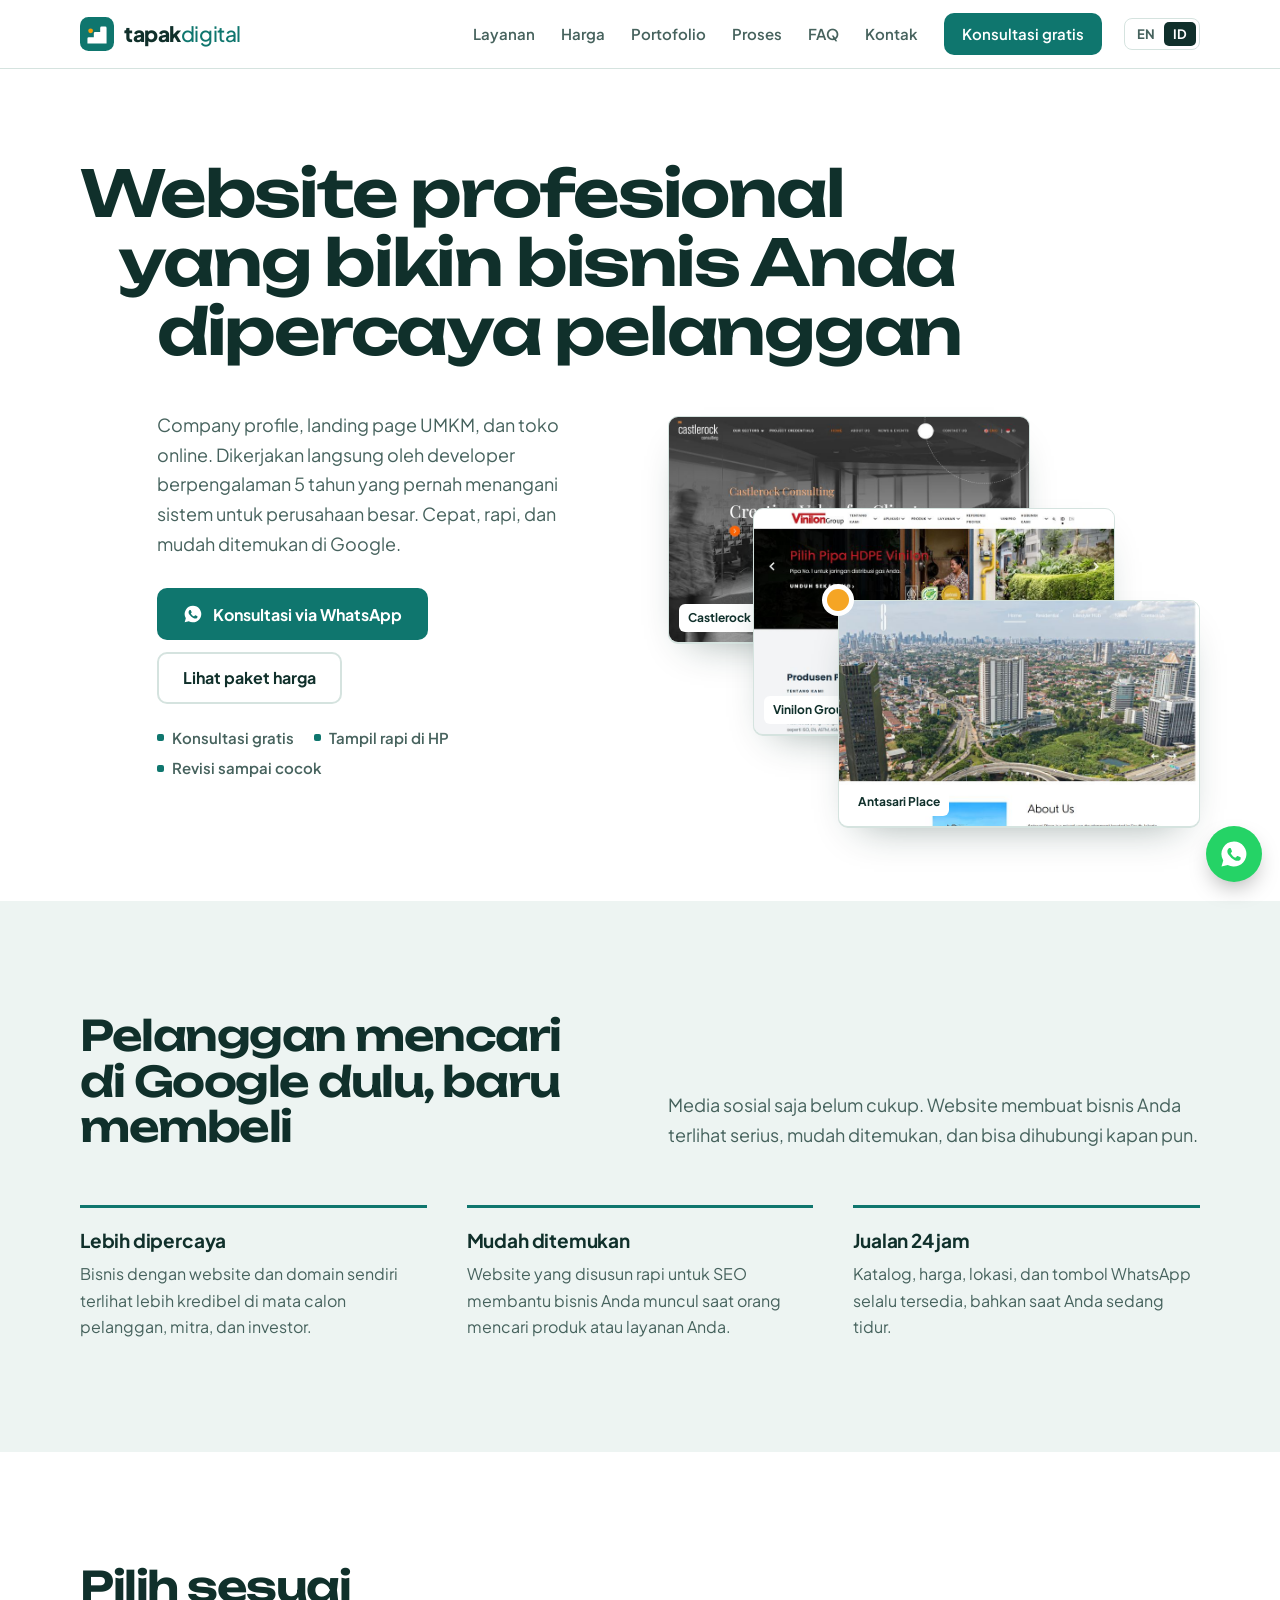
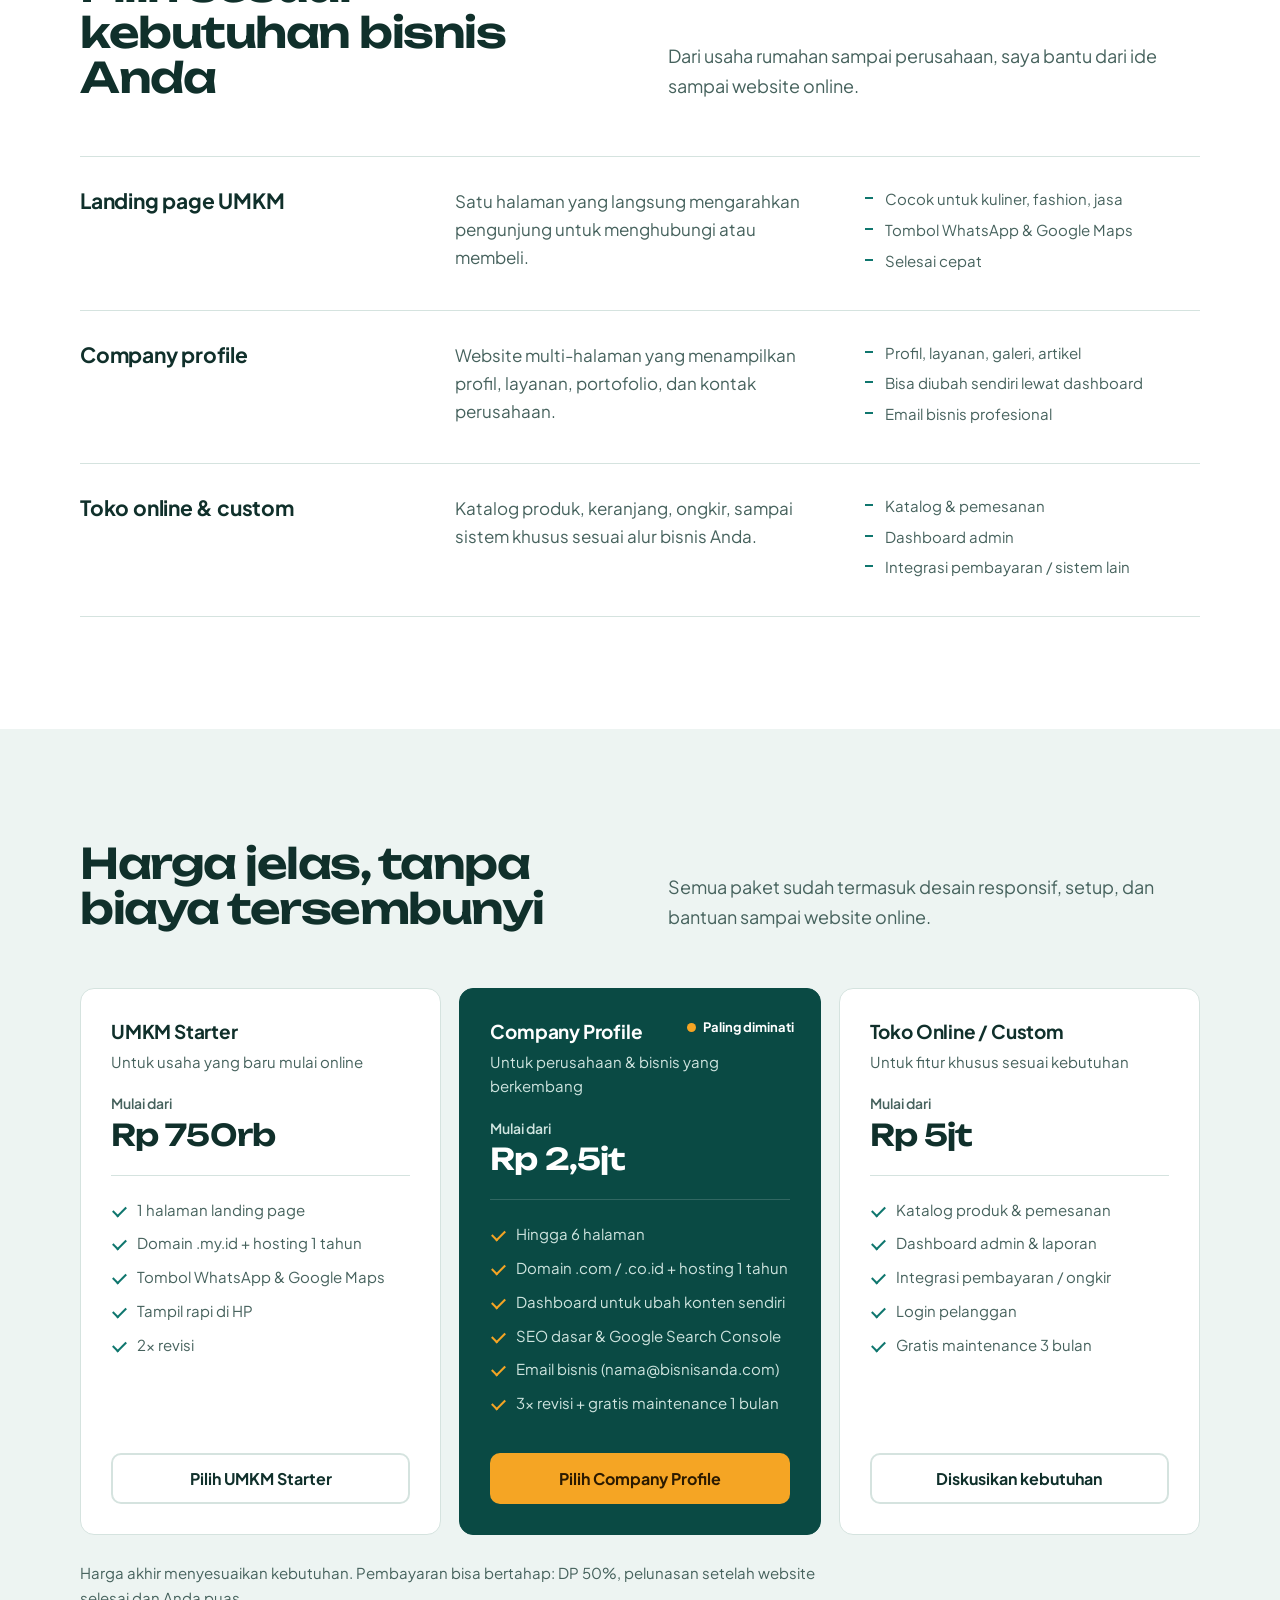
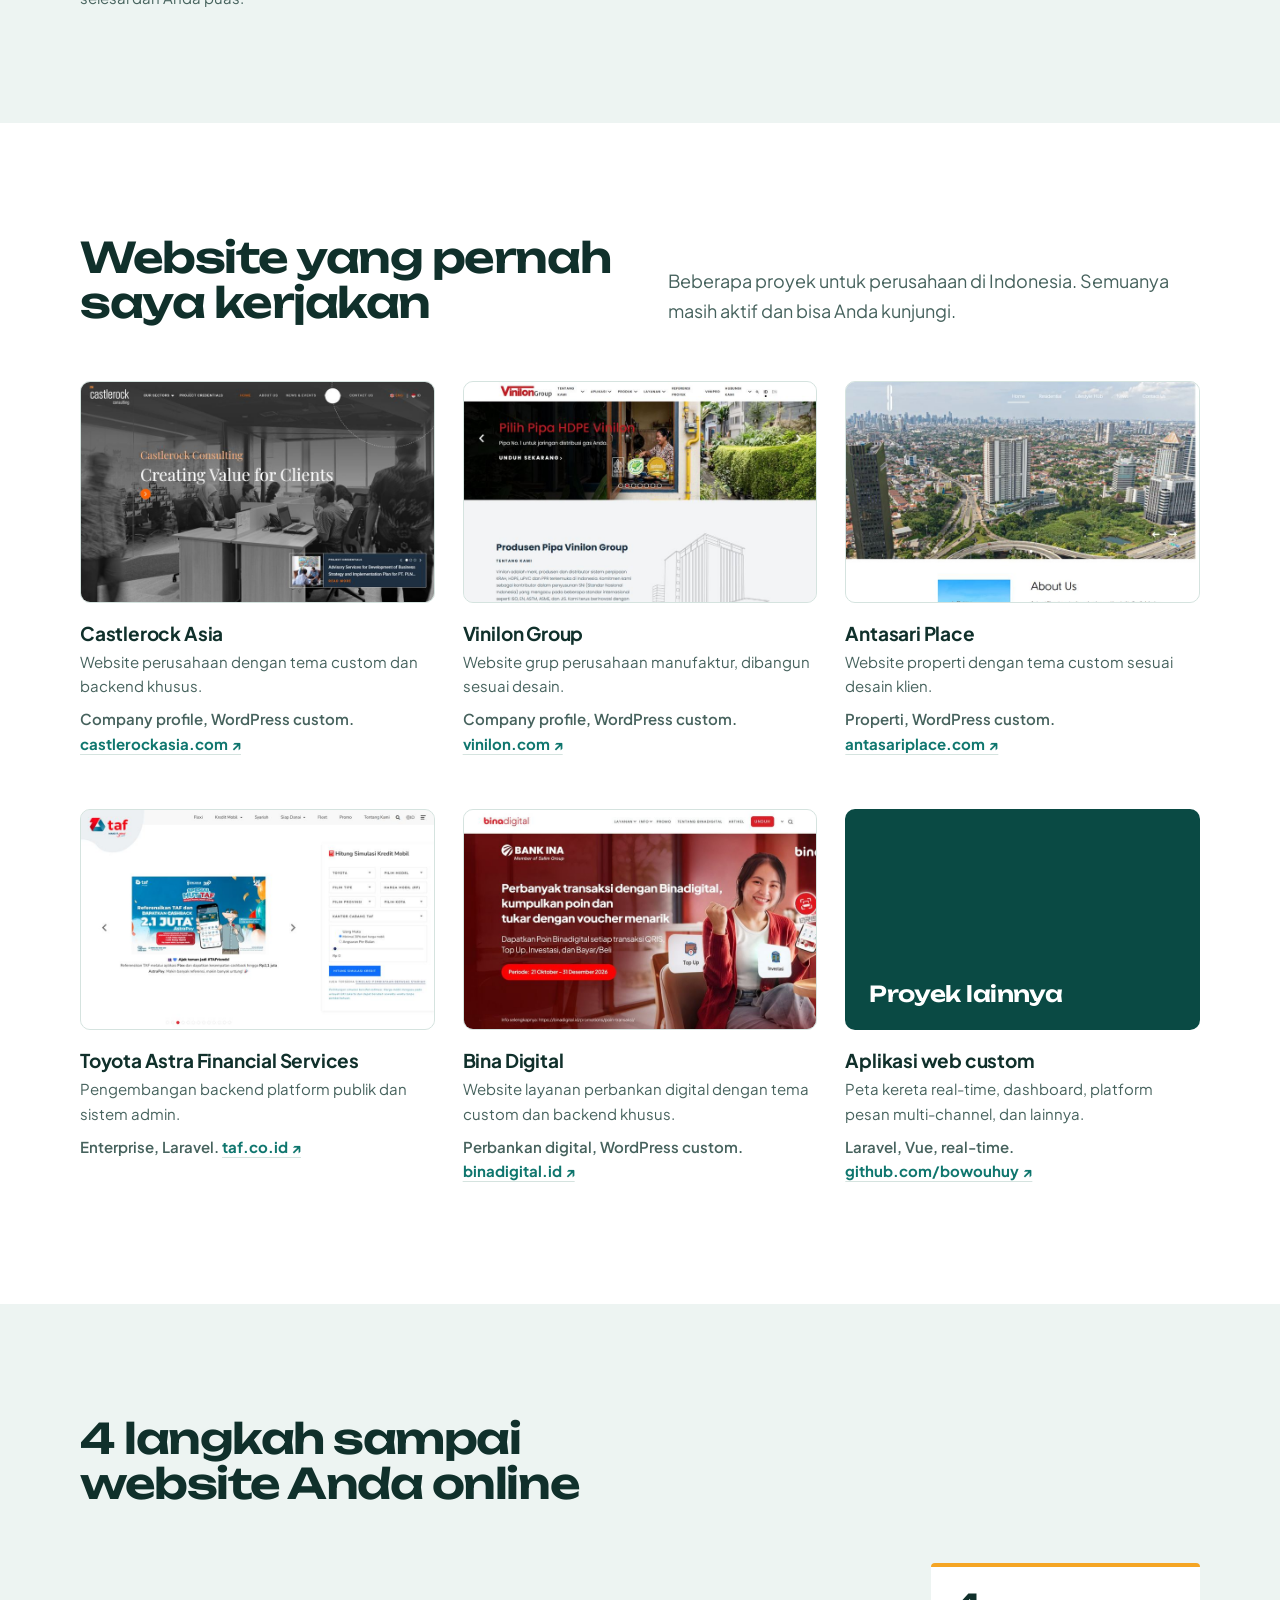
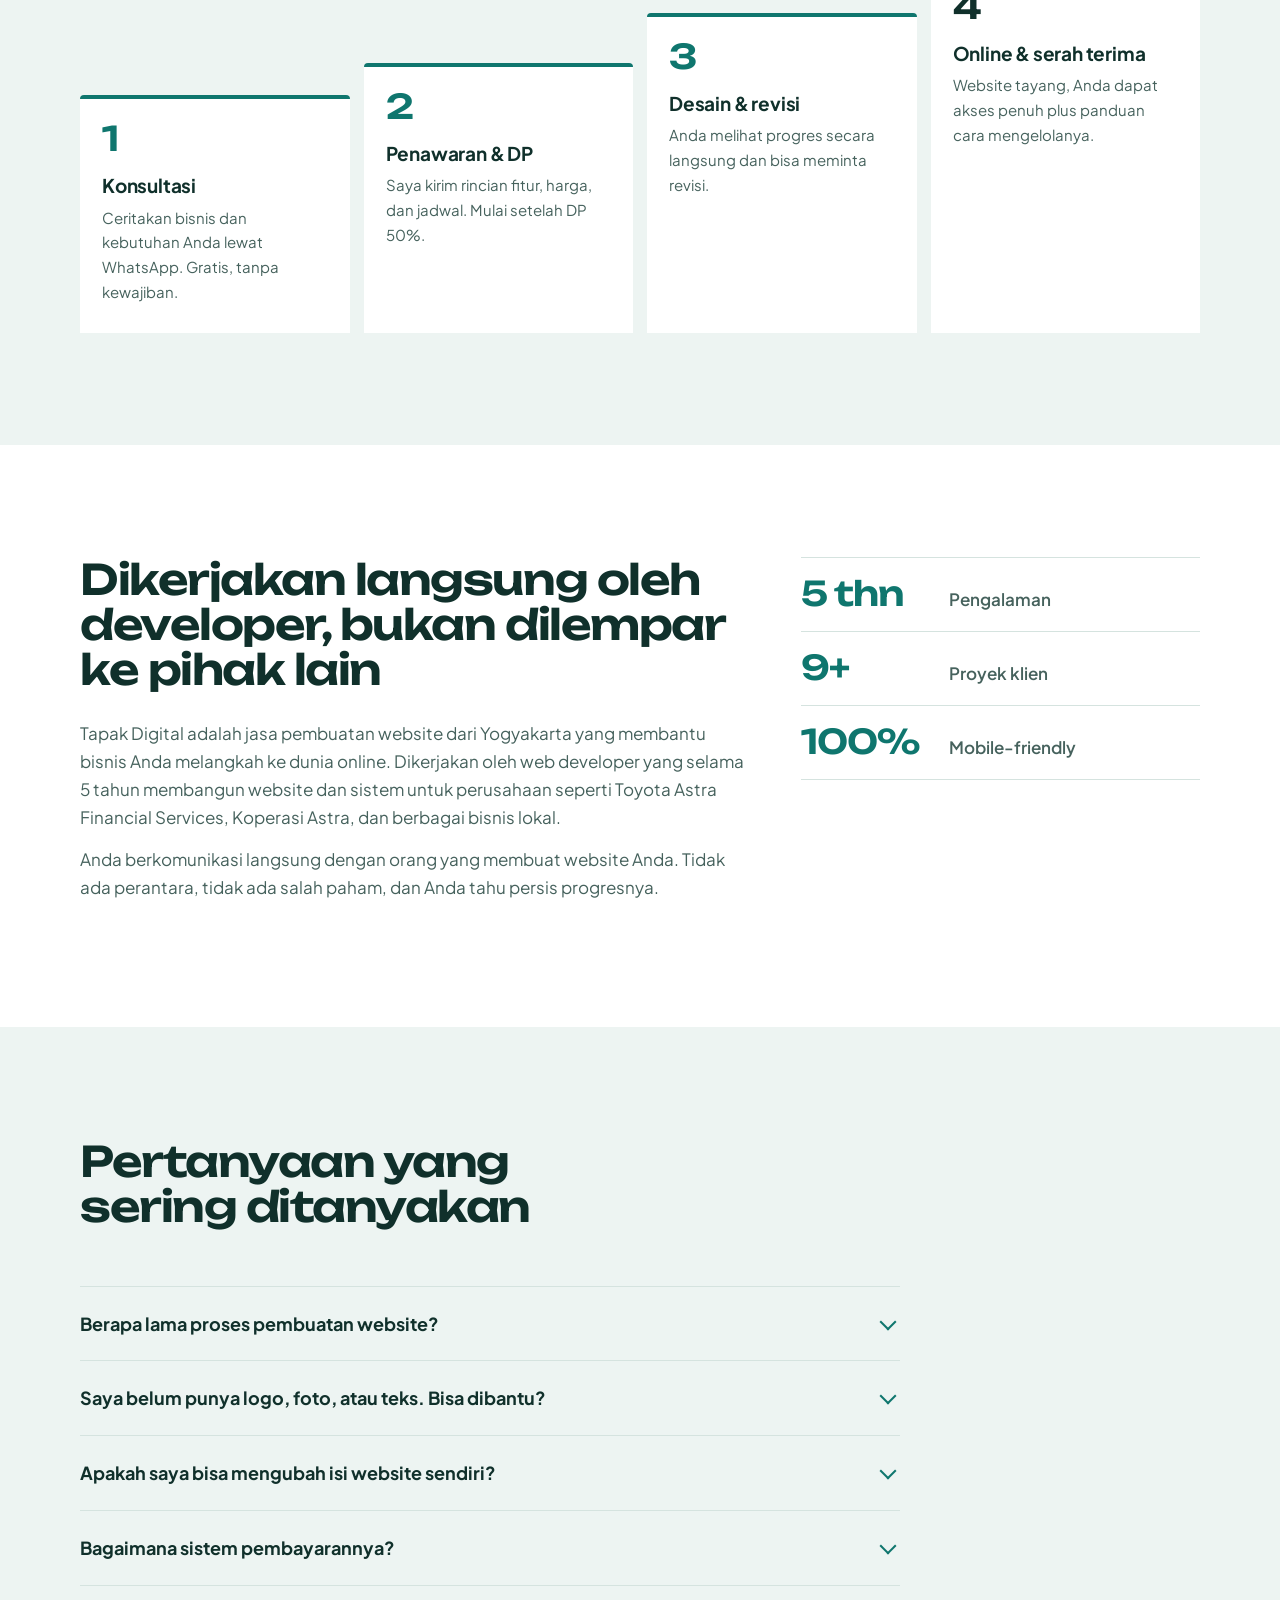
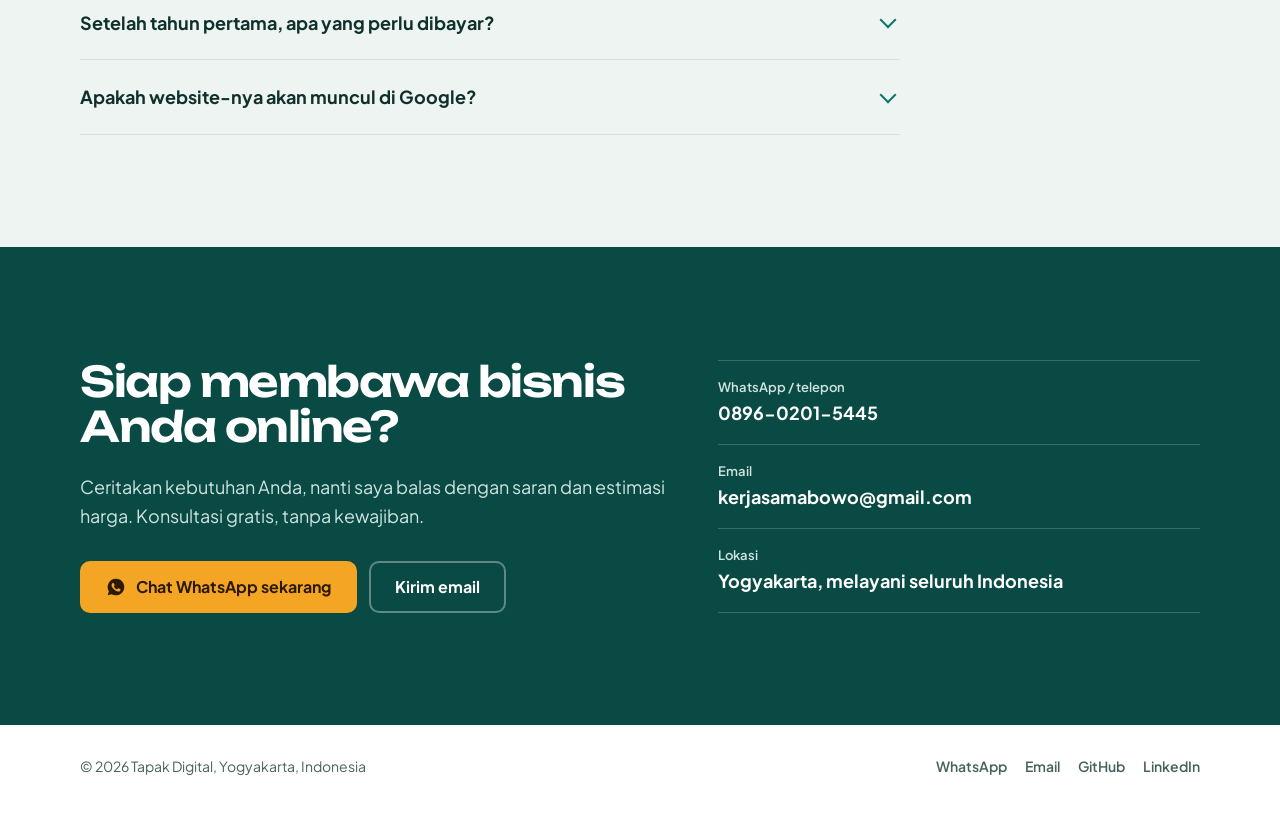
==== commit 0674808a: "Desain ulang halaman dengan konsep anak tangga - Judul bertingkat dan screenshot proyek asli di bagi" ====
--- a/id/index.html
+++ b/id/index.html
@@ -3,19 +3,19 @@
 <head>
 <meta charset="utf-8">
 <meta name="viewport" content="width=device-width, initial-scale=1">
-<title>Tapak Digital | Jasa Pembuatan Website Company Profile & UMKM</title>
+<title>Tapak Digital | Jasa Pembuatan Website Company Profile &amp; UMKM</title>
 <meta name="description" content="Jasa pembuatan website company profile, landing page UMKM, dan toko online. Dikerjakan langsung oleh developer berpengalaman 5 tahun. Cepat, rapi, mobile-friendly, dan mudah ditemukan di Google.">
 <meta name="theme-color" content="#0f766e">
 <meta property="og:type" content="website">
 <meta property="og:locale" content="id_ID">
-<meta property="og:title" content="Tapak Digital | Jasa Website Company Profile & UMKM">
+<meta property="og:title" content="Tapak Digital | Jasa Website Company Profile &amp; UMKM">
 <meta property="og:description" content="Website profesional untuk bisnis Anda. Cepat, mobile-friendly, siap tampil di Google. Konsultasi gratis via WhatsApp.">
 <link rel="icon" href="data:image/svg+xml,%3Csvg viewBox=%220 0 64 64%22 xmlns=%22http://www.w3.org/2000/svg%22%3E%3Crect width=%2264%22 height=%2264%22 rx=%2216%22 fill=%22%230f766e%22/%3E%3Cpath d=%22M14 50V40.5a2.5 2.5 0 0 1 2.5-2.5H26V30.5a2.5 2.5 0 0 1 2.5-2.5H38V20.5a2.5 2.5 0 0 1 2.5-2.5h7a2.5 2.5 0 0 1 2.5 2.5V50z%22 fill=%22%23fff%22/%3E%3Ccircle cx=%2220%22 cy=%2226%22 r=%224.5%22 fill=%22%23f59e0b%22/%3E%3C/svg%3E">
 <link rel="apple-touch-icon" href="../logo/tapak-digital-icon-512.png">
 <meta property="og:image" content="https://tapak-digital.github.io/logo/tapak-digital-icon-512.png">
 <link rel="preconnect" href="https://fonts.googleapis.com">
 <link rel="preconnect" href="https://fonts.gstatic.com" crossorigin>
-<link href="https://fonts.googleapis.com/css2?family=Plus+Jakarta+Sans:wght@400;500;600;700;800&display=swap" rel="stylesheet">
+<link href="https://fonts.googleapis.com/css2?family=Plus+Jakarta+Sans:wght@400;500;600;700;800&family=Unbounded:wght@500;600&display=swap" rel="stylesheet">
 <link rel="stylesheet" href="../style.css">
 </head>
 <body>
@@ -30,7 +30,7 @@
       <a href="#proses">Proses</a>
       <a href="#faq">FAQ</a>
       <a href="#kontak">Kontak</a>
-      <a class="btn btn-primary wa-link" href="#" data-msg="Halo Tapak Digital, saya ingin konsultasi pembuatan website.">Konsultasi Gratis</a>
+      <a class="btn btn-primary wa-link" href="#" data-msg="Halo Tapak Digital, saya ingin konsultasi pembuatan website.">Konsultasi gratis</a>
     </nav>
     <div class="nav-right">
       <div class="lang" aria-label="Pilih bahasa"><a href="../" hreflang="en" lang="en">EN</a><span aria-current="true">ID</span></div>
@@ -42,255 +42,149 @@
 </header>
 
 <main>
-  <!-- HERO -->
   <section class="hero">
     <div class="wrap hero-grid">
-      <div>
-        <span class="eyebrow">Jasa Pembuatan Website</span>
-        <h1>Website profesional yang bikin bisnis Anda <em>dipercaya pelanggan</em></h1>
+      <h1><span>Website profesional</span><span>yang bikin bisnis Anda</span><span>dipercaya pelanggan</span></h1>
+      <div class="hero-copy">
         <p class="lead">Company profile, landing page UMKM, dan toko online. Dikerjakan langsung oleh developer berpengalaman 5 tahun yang pernah menangani sistem untuk perusahaan besar. Cepat, rapi, dan mudah ditemukan di Google.</p>
         <div class="hero-cta">
-          <a class="btn btn-primary wa-link" href="#" data-msg="Halo Tapak Digital, saya ingin konsultasi pembuatan website untuk bisnis saya.">
-            <svg viewBox="0 0 24 24" fill="currentColor" aria-hidden="true"><path d="M12 2a10 10 0 0 0-8.6 15.1L2 22l5-1.3A10 10 0 1 0 12 2zm5.3 14.1c-.2.6-1.3 1.2-1.8 1.3-.5.1-1 .1-1.7-.1a15 15 0 0 1-1.5-.6 12 12 0 0 1-4.6-4.1c-.4-.5-1-1.5-1-2.8 0-1.3.7-2 1-2.3.2-.3.5-.3.7-.3h.5c.2 0 .4 0 .6.5l.8 2c.1.2.1.3 0 .5l-.3.5-.4.4c-.1.2-.3.3-.1.6.2.3.7 1.1 1.4 1.8 1 .9 1.8 1.1 2 1.3.3.1.4.1.6-.1l.8-1c.2-.3.4-.2.6-.1l1.9.9c.3.1.5.2.5.3.1.2.1.7-.1 1.3z"/></svg>
-            Konsultasi via WhatsApp
-          </a>
-          <a class="btn btn-ghost" href="#harga">Lihat Paket Harga</a>
-        </div>
-        <ul class="hero-points">
-          <li><svg viewBox="0 0 24 24" fill="none" stroke="currentColor" stroke-width="2.5" stroke-linecap="round" stroke-linejoin="round"><path d="M5 12l5 5L20 7"/></svg>Konsultasi gratis</li>
-          <li><svg viewBox="0 0 24 24" fill="none" stroke="currentColor" stroke-width="2.5" stroke-linecap="round" stroke-linejoin="round"><path d="M5 12l5 5L20 7"/></svg>Tampil rapi di HP</li>
-          <li><svg viewBox="0 0 24 24" fill="none" stroke="currentColor" stroke-width="2.5" stroke-linecap="round" stroke-linejoin="round"><path d="M5 12l5 5L20 7"/></svg>Revisi sampai cocok</li>
-        </ul>
-      </div>
-
-      <div class="mock" aria-hidden="true">
-        <div class="browser">
-          <div class="browser-bar"><i></i><i></i><i></i><span>www.bisnisanda.com</span></div>
-          <div class="browser-body">
-            <div class="sk-hero"><b>Bisnis Anda, tampil profesional</b></div>
-            <div class="sk" style="width:70%"></div>
-            <div class="sk" style="width:90%"></div>
-            <div class="sk" style="width:55%"></div>
-            <div class="sk-row">
-              <div class="sk-card"><div class="sk"></div><div class="sk"></div><div class="sk" style="width:60%"></div></div>
-              <div class="sk-card"><div class="sk"></div><div class="sk"></div><div class="sk" style="width:60%"></div></div>
-              <div class="sk-card"><div class="sk"></div><div class="sk"></div><div class="sk" style="width:60%"></div></div>
-            </div>
-          </div>
-        </div>
-        <div class="phone">
-          <div class="sk-hero"><b>Pesan sekarang</b></div>
-          <div class="sk"></div><div class="sk" style="width:70%"></div><div class="sk" style="width:85%"></div>
-        </div>
-        <div class="badge-float"><span class="dot"></span>Online 24 jam</div>
-      </div>
-    </div>
-  </section>
-
-  <!-- MASALAH -->
-  <section class="soft">
-    <div class="wrap">
-      <div class="head center">
-        <span class="eyebrow">Kenapa butuh website?</span>
-        <h2>Pelanggan mencari di Google dulu, baru membeli</h2>
-        <p class="lead">Media sosial saja belum cukup. Website membuat bisnis Anda terlihat serius, mudah ditemukan, dan bisa dihubungi kapan pun.</p>
-      </div>
-      <div class="grid-3">
-        <div class="card">
-          <div class="icon"><svg viewBox="0 0 24 24" fill="none" stroke="currentColor" stroke-width="2" stroke-linecap="round" stroke-linejoin="round"><path d="M12 3l8 4v5c0 5-3.5 8-8 9-4.5-1-8-4-8-9V7z"/><path d="M9 12l2 2 4-4"/></svg></div>
-          <h3>Lebih dipercaya</h3>
-          <p>Bisnis dengan website dan domain sendiri terlihat lebih kredibel di mata calon pelanggan, mitra, dan investor.</p>
-        </div>
-        <div class="card">
-          <div class="icon"><svg viewBox="0 0 24 24" fill="none" stroke="currentColor" stroke-width="2" stroke-linecap="round" stroke-linejoin="round"><circle cx="11" cy="11" r="7"/><path d="M21 21l-4.3-4.3"/></svg></div>
-          <h3>Mudah ditemukan</h3>
-          <p>Website yang disusun rapi untuk SEO membantu bisnis Anda muncul saat orang mencari produk atau layanan Anda.</p>
-        </div>
-        <div class="card">
-          <div class="icon"><svg viewBox="0 0 24 24" fill="none" stroke="currentColor" stroke-width="2" stroke-linecap="round" stroke-linejoin="round"><circle cx="12" cy="12" r="9"/><path d="M12 7v5l3 2"/></svg></div>
-          <h3>Jualan 24 jam</h3>
-          <p>Katalog, harga, lokasi, dan tombol WhatsApp selalu tersedia, bahkan saat Anda sedang tidur.</p>
-        </div>
-      </div>
-    </div>
-  </section>
-
-  <!-- LAYANAN -->
-  <section id="layanan">
-    <div class="wrap">
-      <div class="head">
-        <span class="eyebrow">Layanan</span>
-        <h2>Pilih sesuai kebutuhan bisnis Anda</h2>
-        <p class="lead">Dari usaha rumahan sampai perusahaan, saya bantu dari ide sampai website online.</p>
-      </div>
-      <div class="grid-3">
-        <div class="card service">
-          <div class="icon"><svg viewBox="0 0 24 24" fill="none" stroke="currentColor" stroke-width="2" stroke-linecap="round" stroke-linejoin="round"><path d="M3 9l9-6 9 6v11a1 1 0 0 1-1 1H4a1 1 0 0 1-1-1z"/><path d="M9 21V12h6v9"/></svg></div>
-          <h3>Landing Page UMKM</h3>
-          <p>Satu halaman yang langsung mengarahkan pengunjung untuk menghubungi atau membeli.</p>
-          <ul><li>Cocok untuk kuliner, fashion, jasa</li><li>Tombol WhatsApp & Google Maps</li><li>Selesai cepat</li></ul>
-        </div>
-        <div class="card service">
-          <div class="icon"><svg viewBox="0 0 24 24" fill="none" stroke="currentColor" stroke-width="2" stroke-linecap="round" stroke-linejoin="round"><rect x="3" y="7" width="18" height="13" rx="2"/><path d="M8 7V5a2 2 0 0 1 2-2h4a2 2 0 0 1 2 2v2"/></svg></div>
-          <h3>Company Profile</h3>
-          <p>Website multi-halaman yang menampilkan profil, layanan, portofolio, dan kontak perusahaan.</p>
-          <ul><li>Profil, layanan, galeri, artikel</li><li>Bisa diubah sendiri lewat dashboard</li><li>Email bisnis profesional</li></ul>
-        </div>
-        <div class="card service">
-          <div class="icon"><svg viewBox="0 0 24 24" fill="none" stroke="currentColor" stroke-width="2" stroke-linecap="round" stroke-linejoin="round"><circle cx="9" cy="20" r="1.5"/><circle cx="18" cy="20" r="1.5"/><path d="M2 3h3l2.7 12.4a1 1 0 0 0 1 .8h9.6a1 1 0 0 0 1-.8L21 7H6"/></svg></div>
-          <h3>Toko Online & Custom</h3>
-          <p>Katalog produk, keranjang, ongkir, sampai sistem khusus sesuai alur bisnis Anda.</p>
-          <ul><li>Katalog & pemesanan</li><li>Dashboard admin</li><li>Integrasi pembayaran / sistem lain</li></ul>
-        </div>
-      </div>
-    </div>
-  </section>
-
-  <!-- HARGA -->
-  <section id="harga" class="soft">
-    <div class="wrap">
-      <div class="head center">
-        <span class="eyebrow">Paket Harga</span>
-        <h2>Harga jelas, tanpa biaya tersembunyi</h2>
-        <p class="lead">Semua paket sudah termasuk desain responsif, setup, dan bantuan sampai website online.</p>
-      </div>
+          <a class="btn btn-primary wa-link" href="#" data-msg="Halo Tapak Digital, saya ingin konsultasi pembuatan website untuk bisnis saya."><svg viewBox="0 0 24 24" fill="currentColor" aria-hidden="true"><path d="M12 2a10 10 0 0 0-8.6 15.1L2 22l5-1.3A10 10 0 1 0 12 2zm5.3 14.1c-.2.6-1.3 1.2-1.8 1.3-.5.1-1 .1-1.7-.1a15 15 0 0 1-1.5-.6 12 12 0 0 1-4.6-4.1c-.4-.5-1-1.5-1-2.8 0-1.3.7-2 1-2.3.2-.3.5-.3.7-.3h.5c.2 0 .4 0 .6.5l.8 2c.1.2.1.3 0 .5l-.3.5-.4.4c-.1.2-.3.3-.1.6.2.3.7 1.1 1.4 1.8 1 .9 1.8 1.1 2 1.3.3.1.4.1.6-.1l.8-1c.2-.3.4-.2.6-.1l1.9.9c.3.1.5.2.5.3.1.2.1.7-.1 1.3z"/></svg>Konsultasi via WhatsApp</a>
+          <a class="btn btn-line" href="#harga">Lihat paket harga</a>
+        </div>
+        <ul class="hero-notes"><li>Konsultasi gratis</li><li>Tampil rapi di HP</li><li>Revisi sampai cocok</li></ul>
+      </div>
+      <div class="stairs" role="img" aria-label="Screenshot website klien yang pernah saya kerjakan">
+        <figure><img src="../img/castlerock.jpg" alt="" width="800" height="500"><figcaption>Castlerock Asia</figcaption></figure>
+        <figure><img src="../img/vinilon.jpg" alt="" width="800" height="500"><figcaption>Vinilon Group</figcaption></figure>
+        <figure><img src="../img/antasari.jpg" alt="" width="800" height="500"><figcaption>Antasari Place</figcaption></figure>
+        <span class="dot" aria-hidden="true"></span>
+      </div>
+    </div>
+  </section>
+
+  <section class="block block-mist">
+    <div class="wrap">
+      <div class="block-head"><h2>Pelanggan mencari di Google dulu, baru membeli</h2><p>Media sosial saja belum cukup. Website membuat bisnis Anda terlihat serius, mudah ditemukan, dan bisa dihubungi kapan pun.</p></div>
+      <div class="reasons">
+        <div><h3>Lebih dipercaya</h3><p>Bisnis dengan website dan domain sendiri terlihat lebih kredibel di mata calon pelanggan, mitra, dan investor.</p></div>
+        <div><h3>Mudah ditemukan</h3><p>Website yang disusun rapi untuk SEO membantu bisnis Anda muncul saat orang mencari produk atau layanan Anda.</p></div>
+        <div><h3>Jualan 24 jam</h3><p>Katalog, harga, lokasi, dan tombol WhatsApp selalu tersedia, bahkan saat Anda sedang tidur.</p></div>
+      </div>
+    </div>
+  </section>
+
+  <section class="block" id="layanan">
+    <div class="wrap">
+      <div class="block-head"><h2>Pilih sesuai kebutuhan bisnis Anda</h2><p>Dari usaha rumahan sampai perusahaan, saya bantu dari ide sampai website online.</p></div>
+      <div class="services">
+        <div class="service"><h3>Landing page UMKM</h3><p>Satu halaman yang langsung mengarahkan pengunjung untuk menghubungi atau membeli.</p><ul><li>Cocok untuk kuliner, fashion, jasa</li><li>Tombol WhatsApp &amp; Google Maps</li><li>Selesai cepat</li></ul></div>
+        <div class="service"><h3>Company profile</h3><p>Website multi-halaman yang menampilkan profil, layanan, portofolio, dan kontak perusahaan.</p><ul><li>Profil, layanan, galeri, artikel</li><li>Bisa diubah sendiri lewat dashboard</li><li>Email bisnis profesional</li></ul></div>
+        <div class="service"><h3>Toko online &amp; custom</h3><p>Katalog produk, keranjang, ongkir, sampai sistem khusus sesuai alur bisnis Anda.</p><ul><li>Katalog &amp; pemesanan</li><li>Dashboard admin</li><li>Integrasi pembayaran / sistem lain</li></ul></div>
+      </div>
+    </div>
+  </section>
+
+  <section class="block block-mist" id="harga">
+    <div class="wrap">
+      <div class="block-head"><h2>Harga jelas, tanpa biaya tersembunyi</h2><p>Semua paket sudah termasuk desain responsif, setup, dan bantuan sampai website online.</p></div>
       <div class="price-grid">
         <div class="price">
+          
           <h3>UMKM Starter</h3>
           <p class="for">Untuk usaha yang baru mulai online</p>
           <div class="amount"><small>Mulai dari</small>Rp 750rb</div>
-          <ul>
-            <li>1 halaman landing page</li>
-            <li>Domain .my.id + hosting 1 tahun</li>
-            <li>Tombol WhatsApp & Google Maps</li>
-            <li>Tampil rapi di HP</li>
-            <li>2× revisi</li>
-          </ul>
-          <a class="btn btn-ghost wa-link" href="#" data-msg="Halo Tapak Digital, saya tertarik paket UMKM Starter.">Pilih Paket</a>
+          <ul><li>1 halaman landing page</li><li>Domain .my.id + hosting 1 tahun</li><li>Tombol WhatsApp &amp; Google Maps</li><li>Tampil rapi di HP</li><li>2× revisi</li></ul>
+          <a class="btn btn-line wa-link" href="#" data-msg="Halo Tapak Digital, saya tertarik paket UMKM Starter.">Pilih UMKM Starter</a>
         </div>
         <div class="price featured">
-          <span class="tag">PALING DIMINATI</span>
+          <span class="tag">Paling diminati</span>
           <h3>Company Profile</h3>
-          <p class="for">Untuk perusahaan & bisnis yang berkembang</p>
+          <p class="for">Untuk perusahaan &amp; bisnis yang berkembang</p>
           <div class="amount"><small>Mulai dari</small>Rp 2,5jt</div>
-          <ul>
-            <li>Hingga 6 halaman</li>
-            <li>Domain .com / .co.id + hosting 1 tahun</li>
-            <li>Dashboard untuk ubah konten sendiri</li>
-            <li>SEO dasar & Google Search Console</li>
-            <li>Email bisnis (nama@bisnisanda.com)</li>
-            <li>3× revisi + gratis maintenance 1 bulan</li>
-          </ul>
-          <a class="btn btn-primary wa-link" href="#" data-msg="Halo Tapak Digital, saya tertarik paket Company Profile.">Pilih Paket</a>
+          <ul><li>Hingga 6 halaman</li><li>Domain .com / .co.id + hosting 1 tahun</li><li>Dashboard untuk ubah konten sendiri</li><li>SEO dasar &amp; Google Search Console</li><li>Email bisnis (nama@bisnisanda.com)</li><li>3× revisi + gratis maintenance 1 bulan</li></ul>
+          <a class="btn btn-primary wa-link" href="#" data-msg="Halo Tapak Digital, saya tertarik paket Company Profile.">Pilih Company Profile</a>
         </div>
         <div class="price">
+          
           <h3>Toko Online / Custom</h3>
           <p class="for">Untuk fitur khusus sesuai kebutuhan</p>
           <div class="amount"><small>Mulai dari</small>Rp 5jt</div>
-          <ul>
-            <li>Katalog produk & pemesanan</li>
-            <li>Dashboard admin & laporan</li>
-            <li>Integrasi pembayaran / ongkir</li>
-            <li>Login pelanggan</li>
-            <li>Gratis maintenance 3 bulan</li>
-          </ul>
-          <a class="btn btn-ghost wa-link" href="#" data-msg="Halo Tapak Digital, saya ingin diskusi website toko online / custom.">Diskusikan Kebutuhan</a>
-        </div>
-      </div>
-      <p class="note center">Harga akhir menyesuaikan kebutuhan. Pembayaran bisa bertahap: DP 50%, pelunasan setelah website selesai dan Anda puas.</p>
-    </div>
-  </section>
-
-  <!-- PORTOFOLIO -->
-  <section id="portofolio">
-    <div class="wrap">
-      <div class="head">
-        <span class="eyebrow">Portofolio</span>
-        <h2>Website yang pernah saya kerjakan</h2>
-        <p class="lead">Beberapa proyek untuk perusahaan di Indonesia. Semuanya masih aktif dan bisa Anda kunjungi.</p>
-      </div>
-      <div class="grid-3">
+          <ul><li>Katalog produk &amp; pemesanan</li><li>Dashboard admin &amp; laporan</li><li>Integrasi pembayaran / ongkir</li><li>Login pelanggan</li><li>Gratis maintenance 3 bulan</li></ul>
+          <a class="btn btn-line wa-link" href="#" data-msg="Halo Tapak Digital, saya ingin diskusi website toko online / custom.">Diskusikan kebutuhan</a>
+        </div>
+      </div>
+      <p class="note">Harga akhir menyesuaikan kebutuhan. Pembayaran bisa bertahap: DP 50%, pelunasan setelah website selesai dan Anda puas.</p>
+    </div>
+  </section>
+
+  <section class="block" id="portofolio">
+    <div class="wrap">
+      <div class="block-head"><h2>Website yang pernah saya kerjakan</h2><p>Beberapa proyek untuk perusahaan di Indonesia. Semuanya masih aktif dan bisa Anda kunjungi.</p></div>
+      <div class="works">
         <a class="work" href="https://castlerockasia.com" target="_blank" rel="noopener">
           <img class="work-img" src="../img/castlerock.jpg" alt="Tampilan halaman depan website Castlerock Asia" width="800" height="500" loading="lazy">
-          <div class="work-body"><h3>Castlerock Asia</h3><p>Website perusahaan dengan tema custom dan backend khusus.</p>
-            <div class="chips"><span class="chip">Company Profile</span><span class="chip">WordPress Custom</span></div>
-            <span class="work-link">castlerockasia.com ↗</span></div>
+          <h3>Castlerock Asia</h3><p>Website perusahaan dengan tema custom dan backend khusus.</p>
+          <p class="work-meta">Company profile, WordPress custom. <span class="work-link">castlerockasia.com ↗</span></p>
         </a>
         <a class="work" href="https://vinilon.com" target="_blank" rel="noopener">
           <img class="work-img" src="../img/vinilon.jpg" alt="Tampilan halaman depan website Vinilon Group" width="800" height="500" loading="lazy">
-          <div class="work-body"><h3>Vinilon Group</h3><p>Website grup perusahaan manufaktur, dibangun sesuai desain.</p>
-            <div class="chips"><span class="chip">Company Profile</span><span class="chip">WordPress Custom</span></div>
-            <span class="work-link">vinilon.com ↗</span></div>
+          <h3>Vinilon Group</h3><p>Website grup perusahaan manufaktur, dibangun sesuai desain.</p>
+          <p class="work-meta">Company profile, WordPress custom. <span class="work-link">vinilon.com ↗</span></p>
         </a>
         <a class="work" href="https://antasariplace.com" target="_blank" rel="noopener">
           <img class="work-img" src="../img/antasari.jpg" alt="Tampilan halaman depan website Antasari Place" width="800" height="500" loading="lazy">
-          <div class="work-body"><h3>Antasari Place</h3><p>Website properti dengan tema custom sesuai desain klien.</p>
-            <div class="chips"><span class="chip">Properti</span><span class="chip">WordPress Custom</span></div>
-            <span class="work-link">antasariplace.com ↗</span></div>
+          <h3>Antasari Place</h3><p>Website properti dengan tema custom sesuai desain klien.</p>
+          <p class="work-meta">Properti, WordPress custom. <span class="work-link">antasariplace.com ↗</span></p>
         </a>
         <a class="work" href="https://www.taf.co.id" target="_blank" rel="noopener">
           <img class="work-img" src="../img/taf.jpg" alt="Tampilan halaman depan website Toyota Astra Financial Services" width="800" height="500" loading="lazy">
-          <div class="work-body"><h3>Toyota Astra Financial Services</h3><p>Pengembangan backend platform publik dan sistem admin.</p>
-            <div class="chips"><span class="chip">Enterprise</span><span class="chip">Laravel</span></div>
-            <span class="work-link">taf.co.id ↗</span></div>
+          <h3>Toyota Astra Financial Services</h3><p>Pengembangan backend platform publik dan sistem admin.</p>
+          <p class="work-meta">Enterprise, Laravel. <span class="work-link">taf.co.id ↗</span></p>
         </a>
         <a class="work" href="https://binadigital.id" target="_blank" rel="noopener">
           <img class="work-img" src="../img/binadigital.jpg" alt="Tampilan halaman depan website Bina Digital" width="800" height="500" loading="lazy">
-          <div class="work-body"><h3>Bina Digital</h3><p>Website layanan perbankan digital dengan tema custom dan backend khusus.</p>
-            <div class="chips"><span class="chip">Perbankan Digital</span><span class="chip">WordPress Custom</span></div>
-            <span class="work-link">binadigital.id ↗</span></div>
+          <h3>Bina Digital</h3><p>Website layanan perbankan digital dengan tema custom dan backend khusus.</p>
+          <p class="work-meta">Perbankan digital, WordPress custom. <span class="work-link">binadigital.id ↗</span></p>
         </a>
         <a class="work" href="https://github.com/bowouhuy" target="_blank" rel="noopener">
-          <div class="work-top" style="background:linear-gradient(135deg,#0f766e,#14b8a6)">Proyek Lainnya</div>
-          <div class="work-body"><h3>Aplikasi web custom</h3><p>Peta kereta real-time, dashboard, platform pesan multi-channel, dan lainnya.</p>
-            <div class="chips"><span class="chip">Laravel</span><span class="chip">Vue</span><span class="chip">Real-time</span></div>
-            <span class="work-link">github.com/bowouhuy ↗</span></div>
-        </a>
-      </div>
-    </div>
-  </section>
-
-  <!-- PROSES -->
-  <section id="proses" class="soft">
-    <div class="wrap">
-      <div class="head center">
-        <span class="eyebrow">Cara Kerja</span>
-        <h2>4 langkah sampai website Anda online</h2>
-      </div>
-      <div class="steps">
-        <div class="step"><h3>Konsultasi</h3><p>Ceritakan bisnis dan kebutuhan Anda lewat WhatsApp. Gratis, tanpa kewajiban.</p></div>
-        <div class="step"><h3>Penawaran & DP</h3><p>Saya kirim rincian fitur, harga, dan jadwal. Mulai setelah DP 50%.</p></div>
-        <div class="step"><h3>Desain & Revisi</h3><p>Anda melihat progres secara langsung dan bisa meminta revisi.</p></div>
-        <div class="step"><h3>Online & Serah Terima</h3><p>Website tayang, Anda dapat akses penuh plus panduan cara mengelolanya.</p></div>
-      </div>
-    </div>
-  </section>
-
-  <!-- TENTANG -->
-  <section>
+          <div class="work-more"><b>Proyek lainnya</b></div>
+          <h3>Aplikasi web custom</h3><p>Peta kereta real-time, dashboard, platform pesan multi-channel, dan lainnya.</p>
+          <p class="work-meta">Laravel, Vue, real-time. <span class="work-link">github.com/bowouhuy ↗</span></p>
+        </a>
+      </div>
+    </div>
+  </section>
+
+  <section class="block block-mist" id="proses">
+    <div class="wrap">
+      <div class="block-head"><h2>4 langkah sampai website Anda online</h2></div>
+      <ol class="stair-steps">
+        <li><span class="num">1</span><h3>Konsultasi</h3><p>Ceritakan bisnis dan kebutuhan Anda lewat WhatsApp. Gratis, tanpa kewajiban.</p></li>
+        <li><span class="num">2</span><h3>Penawaran &amp; DP</h3><p>Saya kirim rincian fitur, harga, dan jadwal. Mulai setelah DP 50%.</p></li>
+        <li><span class="num">3</span><h3>Desain &amp; revisi</h3><p>Anda melihat progres secara langsung dan bisa meminta revisi.</p></li>
+        <li><span class="num">4</span><h3>Online &amp; serah terima</h3><p>Website tayang, Anda dapat akses penuh plus panduan cara mengelolanya.</p></li>
+      </ol>
+    </div>
+  </section>
+
+  <section class="block">
     <div class="wrap about">
-      <div class="avatar" aria-hidden="true"><svg viewBox="0 0 64 64" aria-hidden="true"><rect width="64" height="64" rx="16" fill="#0f766e"/><path d="M14 50V40.5a2.5 2.5 0 0 1 2.5-2.5H26V30.5a2.5 2.5 0 0 1 2.5-2.5H38V20.5a2.5 2.5 0 0 1 2.5-2.5h7a2.5 2.5 0 0 1 2.5 2.5V50z" fill="#fff"/><circle cx="20" cy="26" r="4.5" fill="#f59e0b"/></svg></div>
       <div>
-        <span class="eyebrow">Tentang Tapak Digital</span>
         <h2>Dikerjakan langsung oleh developer, bukan dilempar ke pihak lain</h2>
         <p>Tapak Digital adalah jasa pembuatan website dari Yogyakarta yang membantu bisnis Anda melangkah ke dunia online. Dikerjakan oleh web developer yang selama 5 tahun membangun website dan sistem untuk perusahaan seperti Toyota Astra Financial Services, Koperasi Astra, dan berbagai bisnis lokal.</p>
         <p>Anda berkomunikasi langsung dengan orang yang membuat website Anda. Tidak ada perantara, tidak ada salah paham, dan Anda tahu persis progresnya.</p>
-        <div class="stats">
-          <div class="stat"><b>5 thn</b><span>Pengalaman</span></div>
-          <div class="stat"><b>9+</b><span>Proyek klien</span></div>
-          <div class="stat"><b>100%</b><span>Mobile-friendly</span></div>
-        </div>
-      </div>
-    </div>
-  </section>
-
-  <!-- FAQ -->
-  <section id="faq" class="soft">
-    <div class="wrap">
-      <div class="head center">
-        <span class="eyebrow">FAQ</span>
-        <h2>Pertanyaan yang sering ditanyakan</h2>
-      </div>
+      </div>
+      <dl class="facts">
+          <div><dt>5 thn</dt><dd>Pengalaman</dd></div>
+          <div><dt>9+</dt><dd>Proyek klien</dd></div>
+          <div><dt>100%</dt><dd>Mobile-friendly</dd></div>
+      </dl>
+    </div>
+  </section>
+
+  <section class="block block-mist" id="faq">
+    <div class="wrap">
+      <div class="block-head"><h2>Pertanyaan yang sering ditanyakan</h2></div>
       <div class="faq">
         <details><summary>Berapa lama proses pembuatan website?</summary><p>Landing page UMKM umumnya 3 sampai 5 hari kerja, company profile 1 sampai 2 minggu, dan toko online/custom tergantung fitur. Jadwal pasti saya sampaikan di penawaran.</p></details>
         <details><summary>Saya belum punya logo, foto, atau teks. Bisa dibantu?</summary><p>Bisa. Saya bantu menyusun teks dasar dan memakai foto/ilustrasi berlisensi. Untuk logo dan foto produk profesional bisa didiskusikan sebagai tambahan.</p></details>
@@ -302,40 +196,30 @@
     </div>
   </section>
 
-  <!-- CTA / KONTAK -->
-  <section id="kontak">
-    <div class="wrap">
-      <div class="cta">
+  <section class="contact" id="kontak">
+    <div class="wrap contact-grid">
+      <div>
         <h2>Siap membawa bisnis Anda online?</h2>
         <p>Ceritakan kebutuhan Anda, nanti saya balas dengan saran dan estimasi harga. Konsultasi gratis, tanpa kewajiban.</p>
-        <div class="cta-actions">
-          <a class="btn btn-primary wa-link" href="#" data-msg="Halo Tapak Digital, saya ingin konsultasi pembuatan website.">Chat WhatsApp Sekarang</a>
-          <a class="btn btn-ghost" href="mailto:kerjasamabowo@gmail.com?subject=Konsultasi%20Pembuatan%20Website">Kirim Email</a>
-        </div>
-        <ul class="contact-list">
-          <li><svg viewBox="0 0 24 24" fill="none" stroke="currentColor" stroke-width="2" stroke-linecap="round" stroke-linejoin="round"><path d="M22 16.9v3a2 2 0 0 1-2.2 2 19.8 19.8 0 0 1-8.6-3.1 19.5 19.5 0 0 1-6-6A19.8 19.8 0 0 1 2.1 4.2 2 2 0 0 1 4.1 2h3a2 2 0 0 1 2 1.7c.1 1 .4 1.9.7 2.8a2 2 0 0 1-.5 2.1L8 9.9a16 16 0 0 0 6 6l1.3-1.3a2 2 0 0 1 2.1-.4c.9.3 1.8.6 2.8.7a2 2 0 0 1 1.7 2z"/></svg>
-            <span><small>WhatsApp / Telepon</small><a href="tel:+6289602015445">0896-0201-5445</a></span></li>
-          <li><svg viewBox="0 0 24 24" fill="none" stroke="currentColor" stroke-width="2" stroke-linecap="round" stroke-linejoin="round"><rect x="2" y="4" width="20" height="16" rx="2"/><path d="M22 7l-10 6L2 7"/></svg>
-            <span><small>Email</small><a href="mailto:kerjasamabowo@gmail.com">kerjasamabowo@gmail.com</a></span></li>
-          <li><svg viewBox="0 0 24 24" fill="none" stroke="currentColor" stroke-width="2" stroke-linecap="round" stroke-linejoin="round"><path d="M12 22s7-6.2 7-12a7 7 0 0 0-14 0c0 5.8 7 12 7 12z"/><circle cx="12" cy="10" r="2.5"/></svg>
-            <span><small>Lokasi</small>Yogyakarta · melayani seluruh Indonesia</span></li>
-        </ul>
-      </div>
+        <div class="contact-actions">
+          <a class="btn btn-primary wa-link" href="#" data-msg="Halo Tapak Digital, saya ingin konsultasi pembuatan website."><svg viewBox="0 0 24 24" fill="currentColor" aria-hidden="true"><path d="M12 2a10 10 0 0 0-8.6 15.1L2 22l5-1.3A10 10 0 1 0 12 2zm5.3 14.1c-.2.6-1.3 1.2-1.8 1.3-.5.1-1 .1-1.7-.1a15 15 0 0 1-1.5-.6 12 12 0 0 1-4.6-4.1c-.4-.5-1-1.5-1-2.8 0-1.3.7-2 1-2.3.2-.3.5-.3.7-.3h.5c.2 0 .4 0 .6.5l.8 2c.1.2.1.3 0 .5l-.3.5-.4.4c-.1.2-.3.3-.1.6.2.3.7 1.1 1.4 1.8 1 .9 1.8 1.1 2 1.3.3.1.4.1.6-.1l.8-1c.2-.3.4-.2.6-.1l1.9.9c.3.1.5.2.5.3.1.2.1.7-.1 1.3z"/></svg>Chat WhatsApp sekarang</a>
+          <a class="btn btn-line" href="mailto:kerjasamabowo@gmail.com?subject=Konsultasi%20Pembuatan%20Website">Kirim email</a>
+        </div>
+      </div>
+      <ul class="contact-list">
+        <li><small>WhatsApp / telepon</small><a href="tel:+6289602015445">0896-0201-5445</a></li>
+        <li><small>Email</small><a href="mailto:kerjasamabowo@gmail.com">kerjasamabowo@gmail.com</a></li>
+        <li><small>Lokasi</small><span>Yogyakarta, melayani seluruh Indonesia</span></li>
+      </ul>
     </div>
   </section>
 </main>
 
 <footer>
   <div class="wrap foot">
-    <div>
-      <span>© <span id="year">2026</span> Tapak Digital · Yogyakarta, Indonesia</span>
-      <div class="foot-contact">
-        <span>WA/Telp: <a href="tel:+6289602015445">0896-0201-5445</a></span>
-        <span>Email: <a href="mailto:kerjasamabowo@gmail.com">kerjasamabowo@gmail.com</a></span>
-      </div>
-    </div>
+    <span>© <span id="year">2026</span> Tapak Digital, Yogyakarta, Indonesia</span>
     <div class="foot-links">
-      <a class="wa-link" href="#" data-msg="Halo Tapak Digital, saya ingin konsultasi pembuatan website.">WhatsApp</a>
+      <a class=" wa-link" href="#" data-msg="Halo Tapak Digital, saya ingin konsultasi pembuatan website.">WhatsApp</a>
       <a href="mailto:kerjasamabowo@gmail.com">Email</a>
       <a href="https://github.com/bowouhuy" target="_blank" rel="noopener">GitHub</a>
       <a href="https://www.linkedin.com/in/bowouhuy/" target="_blank" rel="noopener">LinkedIn</a>
--- a/style.css
+++ b/style.css
@@ -1,246 +1,267 @@
+/* Tapak Digital
+   "Tapak" means a footstep. The logo is a staircase with a dot on the first step,
+   so the page borrows that idea: stepped headline, stepped project screenshots,
+   and a process that literally climbs. Everything else stays quiet. */
+
 :root {
-  --bg: #ffffff;
-  --bg-soft: #f4f7f6;
-  --ink: #10201d;
-  --ink-soft: #4b5b58;
-  --line: #e2e9e7;
-  --brand: #0f766e;
-  --brand-dark: #0b5a54;
-  --brand-tint: #e6f4f1;
-  --accent: #f59e0b;
-  --radius: 16px;
-  --shadow: 0 10px 30px -12px rgba(16, 32, 29, .18);
-  --max: 1120px;
-}
+  --paper: #ffffff;
+  --mist: #edf4f2;
+  --line: #d5e3df;
+  --ink: #10302b;
+  --ink-soft: #46625d;
+  --teal: #0f766e;
+  --teal-dark: #0b5a54;
+  --pine: #0a4a44;
+  --pine-ink: #cfe4df;
+  --amber: #f5a524;
+
+  --display: "Unbounded", "Plus Jakarta Sans", system-ui, sans-serif;
+  --body: "Plus Jakarta Sans", system-ui, -apple-system, "Segoe UI", sans-serif;
+
+  --step: clamp(16px, 3vw, 40px);   /* one stair tread */
+  --max: 1160px;
+  --gutter: 20px;
+}
+
 * { box-sizing: border-box; }
-html { scroll-behavior: smooth; }
+html { scroll-behavior: smooth; scroll-padding-top: 76px; }
 body {
-  margin: 0; background: var(--bg); color: var(--ink);
-  font-family: "Plus Jakarta Sans", system-ui, -apple-system, "Segoe UI", sans-serif;
-  font-size: 16px; line-height: 1.6; -webkit-font-smoothing: antialiased;
+  margin: 0; background: var(--paper); color: var(--ink);
+  font-family: var(--body); font-size: 17px; line-height: 1.65;
+  -webkit-font-smoothing: antialiased;
 }
 img { max-width: 100%; display: block; }
 a { color: inherit; }
-.wrap { max-width: var(--max); margin: 0 auto; padding: 0 20px; }
-section { padding: 88px 0; }
-.eyebrow { display: inline-block; font-size: 13px; font-weight: 700; letter-spacing: .08em; text-transform: uppercase; color: var(--brand); margin-bottom: 10px; }
-h1, h2, h3 { line-height: 1.2; margin: 0 0 14px; letter-spacing: -.02em; }
-h1 { font-size: clamp(34px, 5.4vw, 56px); font-weight: 800; }
-h2 { font-size: clamp(28px, 3.6vw, 40px); font-weight: 800; }
-h3 { font-size: 20px; font-weight: 700; }
+.wrap { max-width: var(--max); margin: 0 auto; padding: 0 var(--gutter); }
+
+h1, h2, h3 { margin: 0; color: var(--ink); }
+h1, h2 { font-family: var(--display); font-weight: 600; letter-spacing: -.035em; line-height: 1.08; }
+h1 { font-size: clamp(34px, 5.2vw, 62px); }
+h2 { font-size: clamp(26px, 3.4vw, 42px); max-width: 18ch; }
+h3 { font-size: 19px; font-weight: 700; line-height: 1.3; letter-spacing: -.01em; }
 p { margin: 0 0 14px; color: var(--ink-soft); }
-.lead { font-size: 18px; max-width: 620px; }
-.center { text-align: center; }
-.center .lead { margin-left: auto; margin-right: auto; }
-
+
+.block { padding: clamp(64px, 9vw, 112px) 0; }
+.block-mist { background: var(--mist); }
+.block-head { display: grid; grid-template-columns: minmax(0, 1fr) minmax(0, 1fr); gap: 24px 56px; align-items: end; margin-bottom: clamp(36px, 5vw, 56px); }
+.block-head p { max-width: 46ch; margin: 0; font-size: 18px; }
+
+/* Buttons */
 .btn {
   display: inline-flex; align-items: center; justify-content: center; gap: 10px;
-  padding: 14px 24px; border-radius: 999px; font-weight: 700; font-size: 16px;
-  text-decoration: none; border: 2px solid transparent; transition: transform .15s, background .15s, box-shadow .15s;
-  cursor: pointer;
-}
-.btn:hover { transform: translateY(-2px); }
-.btn-primary { background: var(--brand); color: #fff; box-shadow: 0 8px 20px -8px rgba(15,118,110,.6); }
-.btn-primary:hover { background: var(--brand-dark); }
-.btn-ghost { border-color: var(--line); color: var(--ink); background: #fff; }
-.btn-ghost:hover { border-color: var(--brand); color: var(--brand); }
+  padding: 14px 24px; border-radius: 10px; font: 700 16px/1.2 var(--body);
+  text-decoration: none; border: 2px solid transparent; cursor: pointer;
+  transition: background-color .15s, border-color .15s, color .15s;
+}
 .btn svg { width: 20px; height: 20px; flex: none; }
+.btn-primary { background: var(--teal); color: #fff; }
+.btn-primary:hover { background: var(--teal-dark); }
+.btn-line { border-color: var(--line); color: var(--ink); background: var(--paper); }
+.btn-line:hover { border-color: var(--teal); color: var(--teal); }
+
+:focus-visible { outline: 3px solid var(--amber); outline-offset: 3px; border-radius: 6px; }
 
 /* Header */
-header {
-  position: sticky; top: 0; z-index: 50; background: rgba(255,255,255,.88);
-  backdrop-filter: saturate(160%) blur(10px); border-bottom: 1px solid var(--line);
-}
+header { position: sticky; top: 0; z-index: 50; background: rgba(255,255,255,.94); backdrop-filter: blur(10px); border-bottom: 1px solid var(--line); }
 .nav { display: flex; align-items: center; justify-content: space-between; height: 68px; }
 .logo { display: flex; align-items: center; gap: 10px; font-size: 21px; text-decoration: none; }
-.logo-mark { width: 36px; height: 36px; display: block; flex: none; }
+.logo-mark { width: 34px; height: 34px; display: block; flex: none; }
 .logo-mark svg { width: 100%; height: 100%; display: block; }
 .logo b { font-weight: 800; letter-spacing: -.02em; }
-.logo b span { font-weight: 500; color: var(--brand); }
-.nav-links { display: flex; align-items: center; gap: 28px; }
+.logo b span { font-weight: 500; color: var(--teal); }
+.nav-links { display: flex; align-items: center; gap: 26px; margin-left: auto; margin-right: 22px; }
 .nav-links a { text-decoration: none; font-weight: 600; font-size: 15px; color: var(--ink-soft); }
-.nav-links a:hover { color: var(--brand); }
-.nav-links .btn { padding: 10px 18px; font-size: 15px; color: #fff; }
+.nav-links a:hover { color: var(--teal); }
+.nav-links .btn { padding: 10px 16px; font-size: 15px; color: #fff; }
+.nav-right { display: flex; align-items: center; gap: 8px; }
+.lang { display: inline-flex; border: 1px solid var(--line); border-radius: 8px; padding: 3px; font-size: 13px; font-weight: 700; }
+.lang a, .lang span { padding: 3px 9px; border-radius: 5px; text-decoration: none; line-height: 1.4; }
+.lang a { color: var(--ink-soft); }
+.lang a:hover { color: var(--teal); }
+.lang span[aria-current] { background: var(--ink); color: #fff; }
 .menu-btn { display: none; background: none; border: 0; padding: 8px; cursor: pointer; color: var(--ink); }
-.menu-btn svg { width: 26px; height: 26px; }
+.menu-btn svg { width: 26px; height: 26px; display: block; }
 
 /* Hero */
-.hero { padding: 72px 0 88px; background: radial-gradient(1200px 500px at 85% -10%, var(--brand-tint), transparent 60%); }
-.hero-grid { display: grid; grid-template-columns: 1.1fr .9fr; gap: 56px; align-items: center; }
-.hero h1 em { font-style: normal; color: var(--brand); }
-.hero-cta { display: flex; flex-wrap: wrap; gap: 12px; margin: 28px 0 26px; }
-.hero-points { display: flex; flex-wrap: wrap; gap: 10px 22px; padding: 0; margin: 0; list-style: none; font-size: 15px; font-weight: 600; color: var(--ink-soft); }
-.hero-points li { display: flex; align-items: center; gap: 8px; }
-.hero-points svg { width: 18px; height: 18px; color: var(--brand); flex: none; }
-
-.mock { position: relative; }
-.browser { background: #fff; border-radius: 14px; box-shadow: var(--shadow), 0 0 0 1px var(--line); overflow: hidden; }
-.browser-bar { display: flex; align-items: center; gap: 6px; padding: 10px 12px; background: var(--bg-soft); border-bottom: 1px solid var(--line); }
-.browser-bar i { width: 10px; height: 10px; border-radius: 50%; background: #d4dcda; display: block; }
-.browser-bar span { margin-left: 10px; font-size: 12px; color: var(--ink-soft); background: #fff; border-radius: 6px; padding: 3px 10px; flex: 1; }
-.browser-body { padding: 20px; }
-.sk { background: #e9efed; border-radius: 6px; height: 10px; margin-bottom: 8px; }
-.sk-hero { height: 110px; border-radius: 10px; background: linear-gradient(135deg, var(--brand), #14b8a6); margin-bottom: 16px; display: flex; align-items: flex-end; padding: 14px; }
-.sk-hero b { color: #fff; font-size: 15px; }
-.sk-row { display: grid; grid-template-columns: repeat(3, 1fr); gap: 10px; margin-top: 14px; }
-.sk-card { border: 1px solid var(--line); border-radius: 8px; padding: 10px; }
-.sk-card .sk:first-child { height: 34px; background: var(--brand-tint); }
-.phone {
-  position: absolute; right: -14px; bottom: -34px; width: 132px; background: #fff; border-radius: 20px;
-  box-shadow: var(--shadow), 0 0 0 1px var(--line); padding: 14px 10px; border: 5px solid var(--ink);
-}
-.phone .sk-hero { height: 70px; padding: 8px; }
-.phone .sk-hero b { font-size: 11px; }
-.badge-float {
-  position: absolute; left: -18px; top: 26px; background: #fff; border-radius: 12px; padding: 10px 14px;
-  box-shadow: var(--shadow), 0 0 0 1px var(--line); font-size: 13px; font-weight: 700; display: flex; gap: 8px; align-items: center;
-}
-.badge-float .dot { width: 9px; height: 9px; border-radius: 50%; background: #22c55e; }
-
-/* Problems */
-.soft { background: var(--bg-soft); }
-.grid-3 { display: grid; grid-template-columns: repeat(3, 1fr); gap: 20px; }
-.grid-2 { display: grid; grid-template-columns: repeat(2, 1fr); gap: 20px; }
-.card { background: #fff; border: 1px solid var(--line); border-radius: var(--radius); padding: 28px; }
-.card p:last-child { margin-bottom: 0; }
-.icon { width: 46px; height: 46px; border-radius: 12px; display: grid; place-items: center; background: var(--brand-tint); color: var(--brand); margin-bottom: 16px; }
-.icon svg { width: 24px; height: 24px; }
-.head { margin-bottom: 44px; }
-
-/* Services */
-.service ul { margin: 14px 0 0; padding: 0; list-style: none; }
-.service li { position: relative; padding-left: 24px; margin-bottom: 8px; font-size: 15px; color: var(--ink-soft); }
-.service li::before { content: ""; position: absolute; left: 0; top: 8px; width: 12px; height: 7px; border-left: 2px solid var(--brand); border-bottom: 2px solid var(--brand); transform: rotate(-45deg); }
-
-/* Pricing */
-.price-grid { display: grid; grid-template-columns: repeat(3, 1fr); gap: 20px; align-items: stretch; }
-.price { display: flex; flex-direction: column; background: #fff; border: 1px solid var(--line); border-radius: var(--radius); padding: 30px; position: relative; }
-.price.featured { border: 2px solid var(--brand); box-shadow: var(--shadow); }
-.price .tag { position: absolute; top: -13px; left: 30px; background: var(--accent); color: #3b2300; font-size: 12px; font-weight: 800; padding: 4px 12px; border-radius: 999px; letter-spacing: .03em; }
-.price .for { font-size: 14px; margin-bottom: 18px; }
-.amount { font-size: 34px; font-weight: 800; letter-spacing: -.02em; color: var(--ink); line-height: 1.1; }
-.amount small { font-size: 14px; font-weight: 600; color: var(--ink-soft); display: block; margin-bottom: 4px; letter-spacing: 0; }
-.price ul { margin: 22px 0 26px; padding: 0; list-style: none; flex: 1; }
-.price li { position: relative; padding-left: 26px; margin-bottom: 10px; font-size: 15px; color: var(--ink-soft); }
-.price li::before { content: ""; position: absolute; left: 2px; top: 8px; width: 12px; height: 7px; border-left: 2px solid var(--brand); border-bottom: 2px solid var(--brand); transform: rotate(-45deg); }
+.hero { padding: clamp(48px, 7vw, 96px) 0 clamp(64px, 8vw, 112px); overflow: hidden; }
+.hero-grid { display: grid; grid-template-columns: minmax(0, 1fr) minmax(0, 1fr); gap: 44px 56px; align-items: start; }
+.hero h1 { grid-column: 1 / -1; font-size: clamp(32px, 5vw, 66px); }
+.hero h1 span { display: block; }
+.hero h1 span:nth-child(2) { padding-left: var(--step); }
+.hero h1 span:nth-child(3) { padding-left: calc(var(--step) * 2); }
+.hero-copy { padding-left: calc(var(--step) * 2); }
+.hero .lead { font-size: 18px; max-width: 42ch; margin: 0; }
+.hero-cta { display: flex; flex-wrap: wrap; gap: 12px; margin-top: 30px; }
+.hero-notes { margin: 22px 0 0; padding: 0; list-style: none; display: flex; flex-wrap: wrap; gap: 6px 20px; font-size: 15px; font-weight: 600; color: var(--ink-soft); }
+.hero-notes li { display: flex; align-items: center; gap: 8px; }
+.hero-notes li::before { content: ""; width: 7px; height: 7px; border-radius: 2px; background: var(--teal); }
+
+/* Stepped screenshots: each shot sits one tread lower and further right */
+.stairs { position: relative; aspect-ratio: 1 / .72; margin-top: 6px; }
+.stairs figure { position: absolute; margin: 0; width: 68%; border-radius: 10px; overflow: hidden; background: var(--mist); box-shadow: 0 1px 0 var(--line), 0 18px 40px -22px rgba(16,48,43,.45); border: 1px solid var(--line); }
+.stairs img { width: 100%; height: auto; aspect-ratio: 16 / 10; object-fit: cover; object-position: top; }
+.stairs figcaption { position: absolute; left: 10px; bottom: 10px; background: var(--paper); color: var(--ink); font-size: 12px; font-weight: 700; padding: 4px 9px; border-radius: 6px; }
+.stairs figure:nth-child(1) { left: 0;   top: 0;   z-index: 1; }
+.stairs figure:nth-child(2) { left: 16%; top: 24%; z-index: 2; }
+.stairs figure:nth-child(3) { left: 32%; top: 48%; z-index: 3; }
+.stairs .dot { position: absolute; z-index: 4; width: 22px; height: 22px; border-radius: 50%; background: var(--amber); left: calc(32% - 11px); top: calc(48% - 11px); box-shadow: 0 0 0 5px var(--paper); }
+
+@media (prefers-reduced-motion: no-preference) {
+  .stairs figure, .stairs .dot { animation: step-in .7s cubic-bezier(.2,.7,.2,1) both; }
+  .stairs figure:nth-child(1) { animation-delay: .05s; }
+  .stairs figure:nth-child(2) { animation-delay: .2s; }
+  .stairs figure:nth-child(3) { animation-delay: .35s; }
+  .stairs .dot { animation-name: dot-land; animation-delay: .75s; animation-duration: .45s; }
+  @keyframes step-in { from { opacity: 0; transform: translate(-24px, -18px); } }
+  @keyframes dot-land { from { opacity: 0; transform: translateY(-28px); } 70% { transform: translateY(3px); } }
+}
+
+/* Why: three plain columns, a short teal tread over each */
+.reasons { display: grid; grid-template-columns: repeat(3, minmax(0, 1fr)); gap: 40px; }
+.reasons > div { border-top: 3px solid var(--teal); padding-top: 20px; max-width: 34ch; }
+.reasons h3 { margin-bottom: 8px; }
+.reasons p { margin: 0; font-size: 16px; }
+
+/* Services: rows, not cards */
+.services { border-top: 1px solid var(--line); }
+.service { display: grid; grid-template-columns: minmax(0, 1fr) minmax(0, 1.1fr) minmax(0, 1fr); gap: 16px 40px; padding: 30px 0; border-bottom: 1px solid var(--line); }
+.service h3 { font-size: 21px; }
+.service p { margin: 0; }
+.service ul { margin: 0; padding: 0; list-style: none; }
+.service li { position: relative; padding-left: 20px; margin-bottom: 6px; font-size: 15px; color: var(--ink-soft); }
+.service li::before { content: ""; position: absolute; left: 0; top: 10px; width: 8px; height: 2px; background: var(--teal); }
+
+/* Pricing: the one place where boxes help, because the plans are compared side by side */
+.price-grid { display: grid; grid-template-columns: repeat(3, minmax(0, 1fr)); gap: 18px; align-items: stretch; }
+.price { display: flex; flex-direction: column; background: var(--paper); border: 1px solid var(--line); border-radius: 14px; padding: 30px; position: relative; }
+.price .for { font-size: 15px; margin: 6px 0 22px; }
+.amount { font-family: var(--display); font-size: 30px; font-weight: 600; letter-spacing: -.03em; color: var(--ink); line-height: 1.1; }
+.amount small { display: block; font-family: var(--body); font-size: 14px; font-weight: 600; letter-spacing: 0; color: var(--ink-soft); margin-bottom: 6px; }
+.price ul { margin: 24px 0 28px; padding: 22px 0 0; list-style: none; flex: 1; border-top: 1px solid var(--line); }
+.price li { position: relative; padding-left: 26px; margin-bottom: 9px; font-size: 15px; color: var(--ink-soft); }
+.price li::before { content: ""; position: absolute; left: 2px; top: 8px; width: 11px; height: 6px; border-left: 2px solid var(--teal); border-bottom: 2px solid var(--teal); transform: rotate(-45deg); }
 .price .btn { width: 100%; }
-.note { font-size: 14px; margin-top: 22px; }
+.price.featured { background: var(--pine); border-color: var(--pine); }
+.price.featured h3, .price.featured .amount { color: #fff; }
+.price.featured .for, .price.featured li, .price.featured .amount small { color: var(--pine-ink); }
+.price.featured ul { border-top-color: rgba(255,255,255,.16); }
+.price.featured li::before { border-color: var(--amber); }
+.price.featured .btn-primary { background: var(--amber); color: #2b1a00; }
+.price.featured .btn-primary:hover { background: #ffb940; }
+.tag { position: absolute; top: 28px; right: 26px; display: flex; align-items: center; gap: 7px; font-size: 13px; font-weight: 700; color: #fff; }
+.tag::before { content: ""; width: 9px; height: 9px; border-radius: 50%; background: var(--amber); }
+.note { font-size: 15px; margin: 26px 0 0; max-width: 70ch; }
 
 /* Portfolio */
-.work { display: flex; flex-direction: column; background: #fff; border: 1px solid var(--line); border-radius: var(--radius); overflow: hidden; text-decoration: none; transition: transform .15s, box-shadow .15s; }
-.work:hover { transform: translateY(-4px); box-shadow: var(--shadow); }
-.work-img { width: 100%; height: auto; aspect-ratio: 16 / 10; object-fit: cover; object-position: top; border-bottom: 1px solid var(--line); background: var(--bg-soft); }
-.work-top { aspect-ratio: 16 / 10; display: grid; place-items: center; color: #fff; font-size: 22px; font-weight: 800; letter-spacing: -.01em; padding: 20px; text-align: center; }
-.work-body { padding: 20px 22px 22px; }
-.work-body h3 { font-size: 17px; margin-bottom: 4px; }
-.work-body p { font-size: 14px; margin: 0 0 12px; }
-.chips { display: flex; flex-wrap: wrap; gap: 6px; }
-.chip { font-size: 12px; font-weight: 700; padding: 4px 10px; border-radius: 999px; background: var(--bg-soft); color: var(--ink-soft); }
-.work-link { font-size: 13px; font-weight: 700; color: var(--brand); margin-top: 14px; display: inline-block; }
-
-/* Steps */
-.steps { display: grid; grid-template-columns: repeat(4, 1fr); gap: 20px; counter-reset: step; }
-.step { position: relative; padding: 26px; background: #fff; border: 1px solid var(--line); border-radius: var(--radius); }
-.step::before { counter-increment: step; content: counter(step); width: 36px; height: 36px; border-radius: 50%; background: var(--brand); color: #fff; display: grid; place-items: center; font-weight: 800; margin-bottom: 14px; }
-.step p { font-size: 15px; margin: 0; }
+.works { display: grid; grid-template-columns: repeat(3, minmax(0, 1fr)); gap: 44px 28px; }
+.work { text-decoration: none; display: block; }
+.work-img { width: 100%; height: auto; aspect-ratio: 16 / 10; object-fit: cover; object-position: top; border-radius: 10px; border: 1px solid var(--line); background: var(--mist); }
+.work h3 { margin: 18px 0 4px; }
+.work p { font-size: 15px; margin: 0 0 8px; }
+.work-meta { font-size: 14px; font-weight: 600; color: var(--ink-soft); margin: 0; }
+.work-link { white-space: nowrap; font-weight: 700; color: var(--teal); text-decoration: underline; text-decoration-color: var(--line); text-underline-offset: 4px; }
+.work:hover .work-link { text-decoration-color: var(--teal); }
+.work:hover .work-img { border-color: var(--teal); }
+.work-more { display: flex; flex-direction: column; justify-content: flex-end; aspect-ratio: 16 / 10; border-radius: 10px; background: var(--pine); padding: 24px; color: #fff; }
+.work-more b { font-family: var(--display); font-weight: 600; font-size: 22px; letter-spacing: -.02em; line-height: 1.15; }
+
+/* Process: a staircase. Each step stands one tread higher than the last. */
+.stair-steps { list-style: none; margin: 0; padding: 0; display: grid; grid-template-columns: repeat(4, minmax(0, 1fr)); gap: 14px; align-items: end; }
+.stair-steps li { background: var(--paper); border-top: 4px solid var(--teal); border-radius: 4px 4px 0 0; padding: 22px 22px 28px; }
+.stair-steps li:nth-child(1) { min-height: 220px; }
+.stair-steps li:nth-child(2) { min-height: 270px; }
+.stair-steps li:nth-child(3) { min-height: 320px; }
+.stair-steps li:nth-child(4) { min-height: 370px; border-top-color: var(--amber); }
+.stair-steps .num { display: block; font-family: var(--display); font-size: 34px; font-weight: 600; color: var(--teal); line-height: 1; margin-bottom: 18px; }
+.stair-steps li:nth-child(4) .num { color: var(--ink); }
+.stair-steps h3 { margin-bottom: 8px; }
+.stair-steps p { font-size: 15px; margin: 0; }
 
 /* About */
-.about { display: grid; grid-template-columns: .8fr 1.2fr; gap: 48px; align-items: center; }
-.avatar { aspect-ratio: 1; max-width: 360px; border-radius: 24px; box-shadow: var(--shadow); overflow: hidden; }
-.avatar svg { width: 100%; height: 100%; display: block; }
-.stats { display: grid; grid-template-columns: repeat(3, 1fr); gap: 14px; margin-top: 22px; }
-.stat { background: var(--bg-soft); border-radius: 12px; padding: 16px; }
-.stat b { display: block; font-size: 26px; font-weight: 800; color: var(--brand); line-height: 1.1; }
-.stat span { font-size: 13px; color: var(--ink-soft); font-weight: 600; }
+.about { display: grid; grid-template-columns: minmax(0, 1.25fr) minmax(0, .75fr); gap: 56px; align-items: start; }
+.about h2 { margin-bottom: 26px; }
+.about p { max-width: 60ch; }
+.facts { margin: 0; display: grid; gap: 0; border-top: 1px solid var(--line); }
+.facts div { display: flex; align-items: baseline; gap: 18px; padding: 18px 0; border-bottom: 1px solid var(--line); }
+.facts dt { font-family: var(--display); font-weight: 600; font-size: 34px; letter-spacing: -.03em; color: var(--teal); min-width: 4.2ch; line-height: 1; }
+.facts dd { margin: 0; font-weight: 600; color: var(--ink-soft); }
 
 /* FAQ */
-.faq { max-width: 780px; margin: 0 auto; }
-details { background: #fff; border: 1px solid var(--line); border-radius: 12px; padding: 0 22px; margin-bottom: 12px; }
-summary { cursor: pointer; list-style: none; font-weight: 700; padding: 18px 30px 18px 0; position: relative; }
+.faq { max-width: 820px; border-top: 1px solid var(--line); }
+details { border-bottom: 1px solid var(--line); }
+summary { cursor: pointer; list-style: none; font-weight: 700; font-size: 18px; padding: 22px 44px 22px 0; position: relative; }
 summary::-webkit-details-marker { display: none; }
-summary::after { content: "+"; position: absolute; right: 0; top: 14px; font-size: 24px; font-weight: 500; color: var(--brand); }
-details[open] summary::after { content: "−"; }
-details p { padding-bottom: 18px; margin: 0; font-size: 15px; }
-
-/* CTA */
-.cta { background: var(--ink); color: #fff; border-radius: 24px; padding: 60px 40px; text-align: center; position: relative; overflow: hidden; }
-.cta::before { content: ""; position: absolute; inset: auto -80px -160px auto; width: 360px; height: 360px; border-radius: 50%; background: var(--brand); opacity: .45; filter: blur(10px); }
-.cta > * { position: relative; }
-.cta h2 { color: #fff; }
-.cta p { color: #c8d4d1; max-width: 560px; margin: 0 auto 26px; font-size: 17px; }
-.cta-actions { display: flex; flex-wrap: wrap; gap: 12px; justify-content: center; }
-.cta .btn-ghost { background: transparent; color: #fff; border-color: rgba(255,255,255,.3); }
-.cta .btn-ghost:hover { border-color: #fff; color: #fff; }
-
-.contact-list { list-style: none; padding: 0; margin: 30px auto 0; display: flex; flex-wrap: wrap; justify-content: center; gap: 12px 28px; font-size: 16px; }
-.contact-list li { display: flex; align-items: center; gap: 10px; color: #e6eeec; text-align: left; }
-.contact-list svg { width: 20px; height: 20px; color: #5eead4; flex: none; }
-.contact-list a { color: #fff; font-weight: 700; text-decoration: none; border-bottom: 1px dashed rgba(255,255,255,.35); }
-.contact-list a:hover { border-bottom-color: #fff; }
-.contact-list small { display: block; font-size: 12px; color: #9fb3ae; font-weight: 600; line-height: 1.2; }
-.foot-contact { display: flex; flex-wrap: wrap; gap: 6px 18px; margin-top: 4px; }
-.foot-contact a { color: var(--ink); }
-footer { padding: 36px 0 44px; font-size: 14px; color: var(--ink-soft); }
-.foot { display: flex; flex-wrap: wrap; gap: 16px; justify-content: space-between; align-items: center; border-top: 1px solid var(--line); padding-top: 28px; }
+summary::after { content: ""; position: absolute; right: 6px; top: 50%; width: 10px; height: 10px; margin-top: -8px; border-right: 2px solid var(--teal); border-bottom: 2px solid var(--teal); transform: rotate(45deg); transition: transform .2s; }
+details[open] summary::after { transform: rotate(-135deg); margin-top: -2px; }
+summary:hover { color: var(--teal); }
+details p { padding-bottom: 22px; margin: 0; max-width: 66ch; }
+
+/* Contact */
+.contact { background: var(--pine); color: #fff; padding: clamp(64px, 9vw, 112px) 0; }
+.contact-grid { display: grid; grid-template-columns: minmax(0, 1.1fr) minmax(0, .9fr); gap: 48px; align-items: end; }
+.contact h2 { color: #fff; max-width: 16ch; }
+.contact p { color: var(--pine-ink); font-size: 18px; max-width: 46ch; margin: 22px 0 30px; }
+.contact-actions { display: flex; flex-wrap: wrap; gap: 12px; }
+.contact .btn-primary { background: var(--amber); color: #2b1a00; }
+.contact .btn-primary:hover { background: #ffb940; }
+.contact .btn-line { background: transparent; color: #fff; border-color: rgba(255,255,255,.35); }
+.contact .btn-line:hover { border-color: #fff; color: #fff; }
+.contact-list { list-style: none; margin: 0; padding: 0; border-top: 1px solid rgba(255,255,255,.18); }
+.contact-list li { padding: 16px 0; border-bottom: 1px solid rgba(255,255,255,.18); }
+.contact-list small { display: block; font-size: 13px; font-weight: 600; color: var(--pine-ink); }
+.contact-list a, .contact-list span { color: #fff; font-weight: 700; font-size: 18px; text-decoration: none; }
+.contact-list a:hover { text-decoration: underline; text-underline-offset: 4px; }
+
+footer { padding: 30px 0 40px; font-size: 14px; color: var(--ink-soft); }
+.foot { display: flex; flex-wrap: wrap; gap: 14px 24px; justify-content: space-between; align-items: center; }
 .foot a { text-decoration: none; font-weight: 600; }
-.foot a:hover { color: var(--brand); }
+.foot a:hover { color: var(--teal); }
 .foot-links { display: flex; flex-wrap: wrap; gap: 18px; }
 
 .wa-float {
-  position: fixed; right: 18px; bottom: 18px; z-index: 60; width: 58px; height: 58px; border-radius: 50%;
-  background: #25d366; color: #fff; display: grid; place-items: center; box-shadow: 0 10px 24px -6px rgba(0,0,0,.35);
-  transition: transform .15s;
-}
-.wa-float:hover { transform: scale(1.07); }
+  position: fixed; right: 18px; bottom: 18px; z-index: 60; width: 56px; height: 56px; border-radius: 50%;
+  background: #25d366; color: #fff; display: grid; place-items: center; box-shadow: 0 10px 24px -8px rgba(0,0,0,.4);
+}
 .wa-float svg { width: 30px; height: 30px; }
 
-:focus-visible { outline: 3px solid var(--accent); outline-offset: 3px; border-radius: 6px; }
-
 /* Responsive */
-@media (max-width: 960px) {
-  .hero-grid, .about { grid-template-columns: 1fr; gap: 48px; }
-  .mock { max-width: 520px; margin: 0 auto 30px; width: 100%; }
-  .grid-3, .price-grid { grid-template-columns: 1fr; }
-  .steps { grid-template-columns: repeat(2, 1fr); }
-  .price-grid { max-width: 520px; margin: 0 auto; }
+@media (max-width: 980px) {
+  .hero-grid, .about, .contact-grid { grid-template-columns: 1fr; }
+  .stairs { max-width: 560px; }
+  .block-head { grid-template-columns: 1fr; align-items: start; }
+  .reasons { grid-template-columns: 1fr; gap: 28px; }
+  .service { grid-template-columns: 1fr 1fr; }
+  .service h3 { grid-column: 1 / -1; }
+  .price-grid { grid-template-columns: 1fr; max-width: 520px; }
   .price.featured { order: -1; }
-  .avatar { max-width: 220px; font-size: 72px; }
+  .works { grid-template-columns: repeat(2, minmax(0, 1fr)); }
+  .stair-steps { grid-template-columns: repeat(2, minmax(0, 1fr)); }
+  .stair-steps li:nth-child(n) { min-height: 0; }
 }
 @media (max-width: 760px) {
-  section { padding: 64px 0; }
-  .hero { padding: 40px 0 64px; }
+  body { font-size: 16px; }
   .nav-links {
     display: none; position: absolute; top: 68px; left: 0; right: 0; flex-direction: column; align-items: stretch;
-    gap: 0; background: #fff; border-bottom: 1px solid var(--line); padding: 8px 20px 18px;
+    gap: 0; margin: 0; background: #fff; border-bottom: 1px solid var(--line); padding: 8px 20px 18px;
   }
   .nav-links.open { display: flex; }
   .nav-links a { padding: 12px 0; font-size: 16px; }
   .nav-links .btn { margin-top: 8px; padding: 13px 18px; }
   .menu-btn { display: block; }
-  .grid-2, .steps { grid-template-columns: 1fr; }
-  .phone { width: 104px; right: -6px; bottom: -28px; }
-  .badge-float { left: -6px; top: 14px; font-size: 12px; }
-  .stats { grid-template-columns: repeat(3, 1fr); gap: 8px; }
-  .stat { padding: 12px 10px; }
-  .stat b { font-size: 21px; }
-  .cta { padding: 46px 22px; border-radius: 20px; }
+  .hero-copy { padding-left: 0; }
   .hero-cta .btn { flex: 1 1 100%; }
+  .service { grid-template-columns: 1fr; gap: 10px; }
+  .works { grid-template-columns: 1fr; }
+  /* On a phone the staircase turns sideways: each step indents one tread further */
+  .stair-steps { grid-template-columns: 1fr; gap: 10px; }
+  .stair-steps li { border-top: 0; border-left: 4px solid var(--teal); border-radius: 0 4px 4px 0; padding: 18px 20px; }
+  .stair-steps li:nth-child(2) { margin-left: 14px; }
+  .stair-steps li:nth-child(3) { margin-left: 28px; }
+  .stair-steps li:nth-child(4) { margin-left: 42px; border-left-color: var(--amber); }
+  .stair-steps .num { font-size: 26px; margin-bottom: 10px; }
+  .facts dt { font-size: 28px; }
 }
 @media (prefers-reduced-motion: reduce) {
   html { scroll-behavior: auto; }
-  .btn, .work, .wa-float { transition: none; }
-}
-
-/* Language switcher */
-.nav-right { display: flex; align-items: center; gap: 18px; }
-.lang { display: inline-flex; border: 1px solid var(--line); border-radius: 999px; padding: 3px; background: #fff; font-size: 13px; font-weight: 700; }
-.lang a, .lang span { padding: 4px 10px; border-radius: 999px; text-decoration: none; line-height: 1.4; }
-.lang a { color: var(--ink-soft); }
-.lang a:hover { color: var(--brand); }
-.lang span[aria-current] { background: var(--brand); color: #fff; }
-@media (max-width: 760px) {
-  .nav-right { gap: 6px; }
-}
-@media (min-width: 761px) {
-  .nav-links { margin-left: auto; margin-right: 22px; }
-}
+  summary::after { transition: none; }
+}
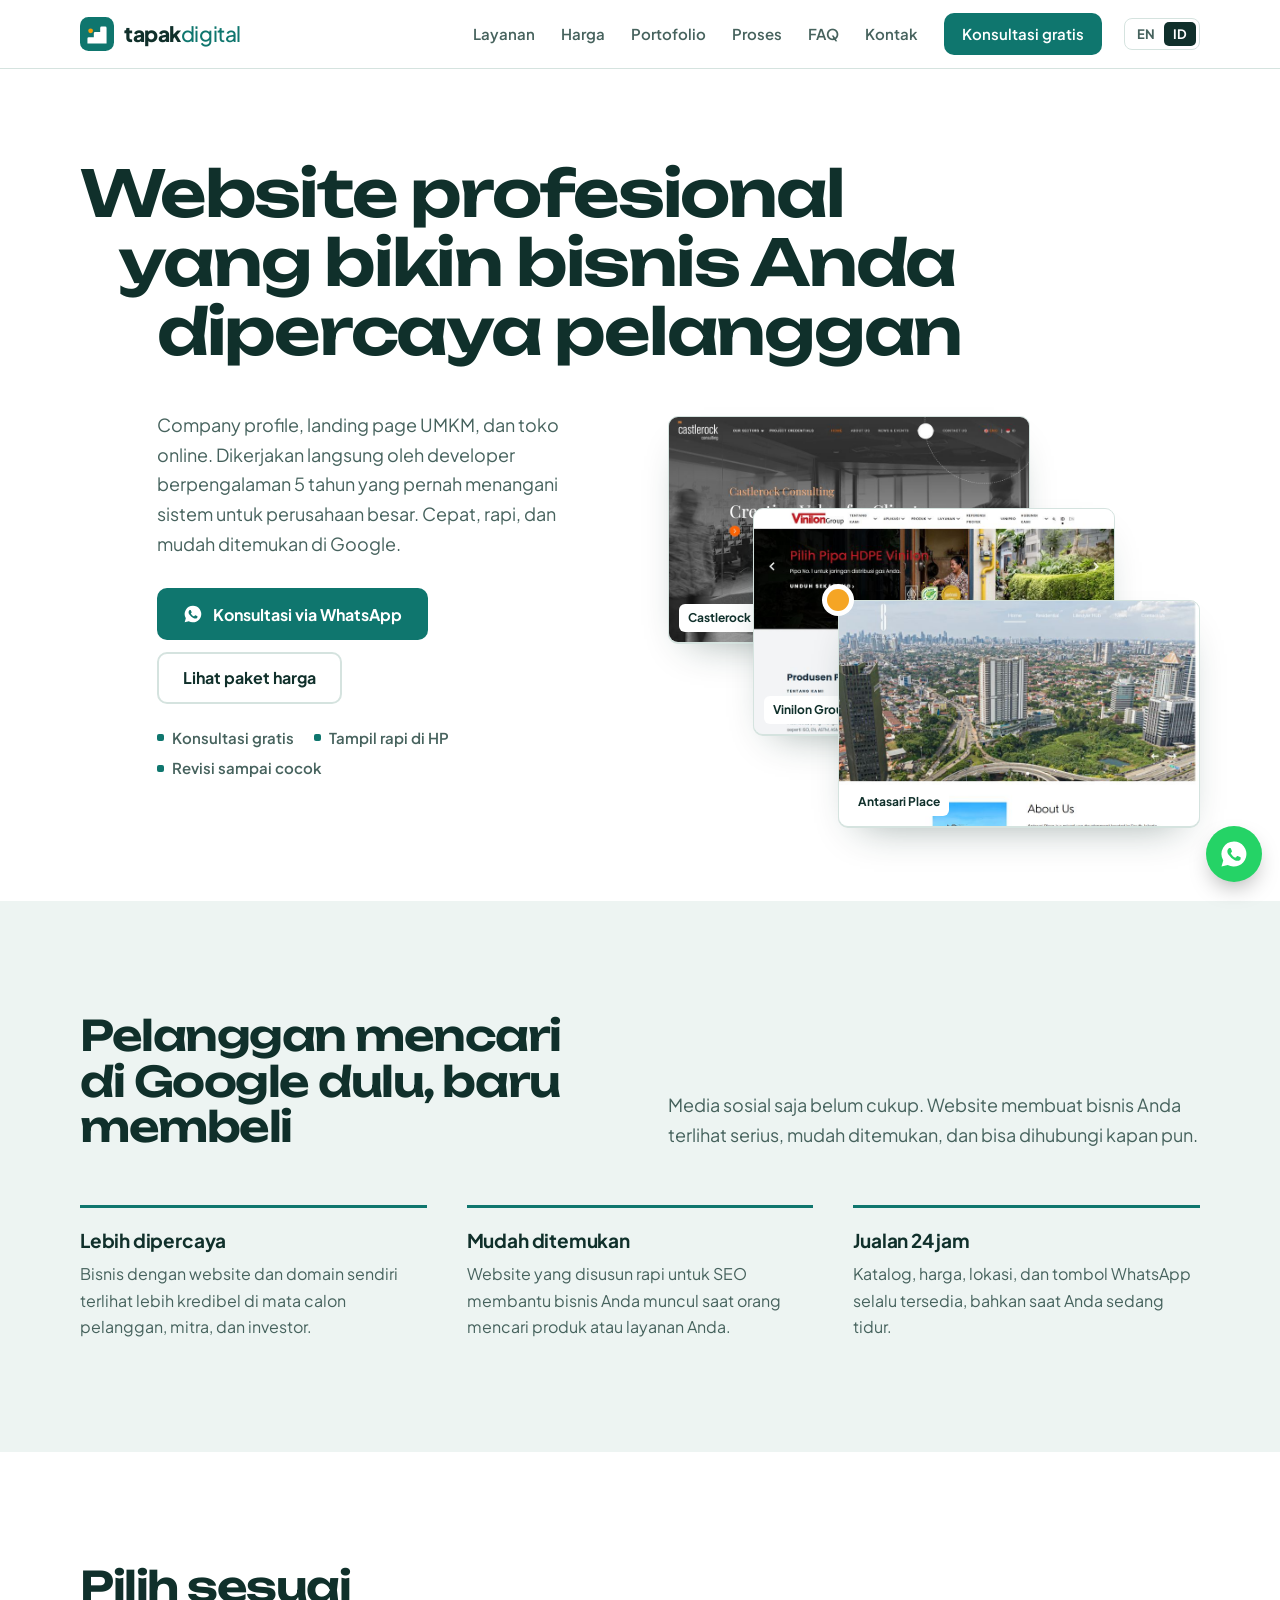
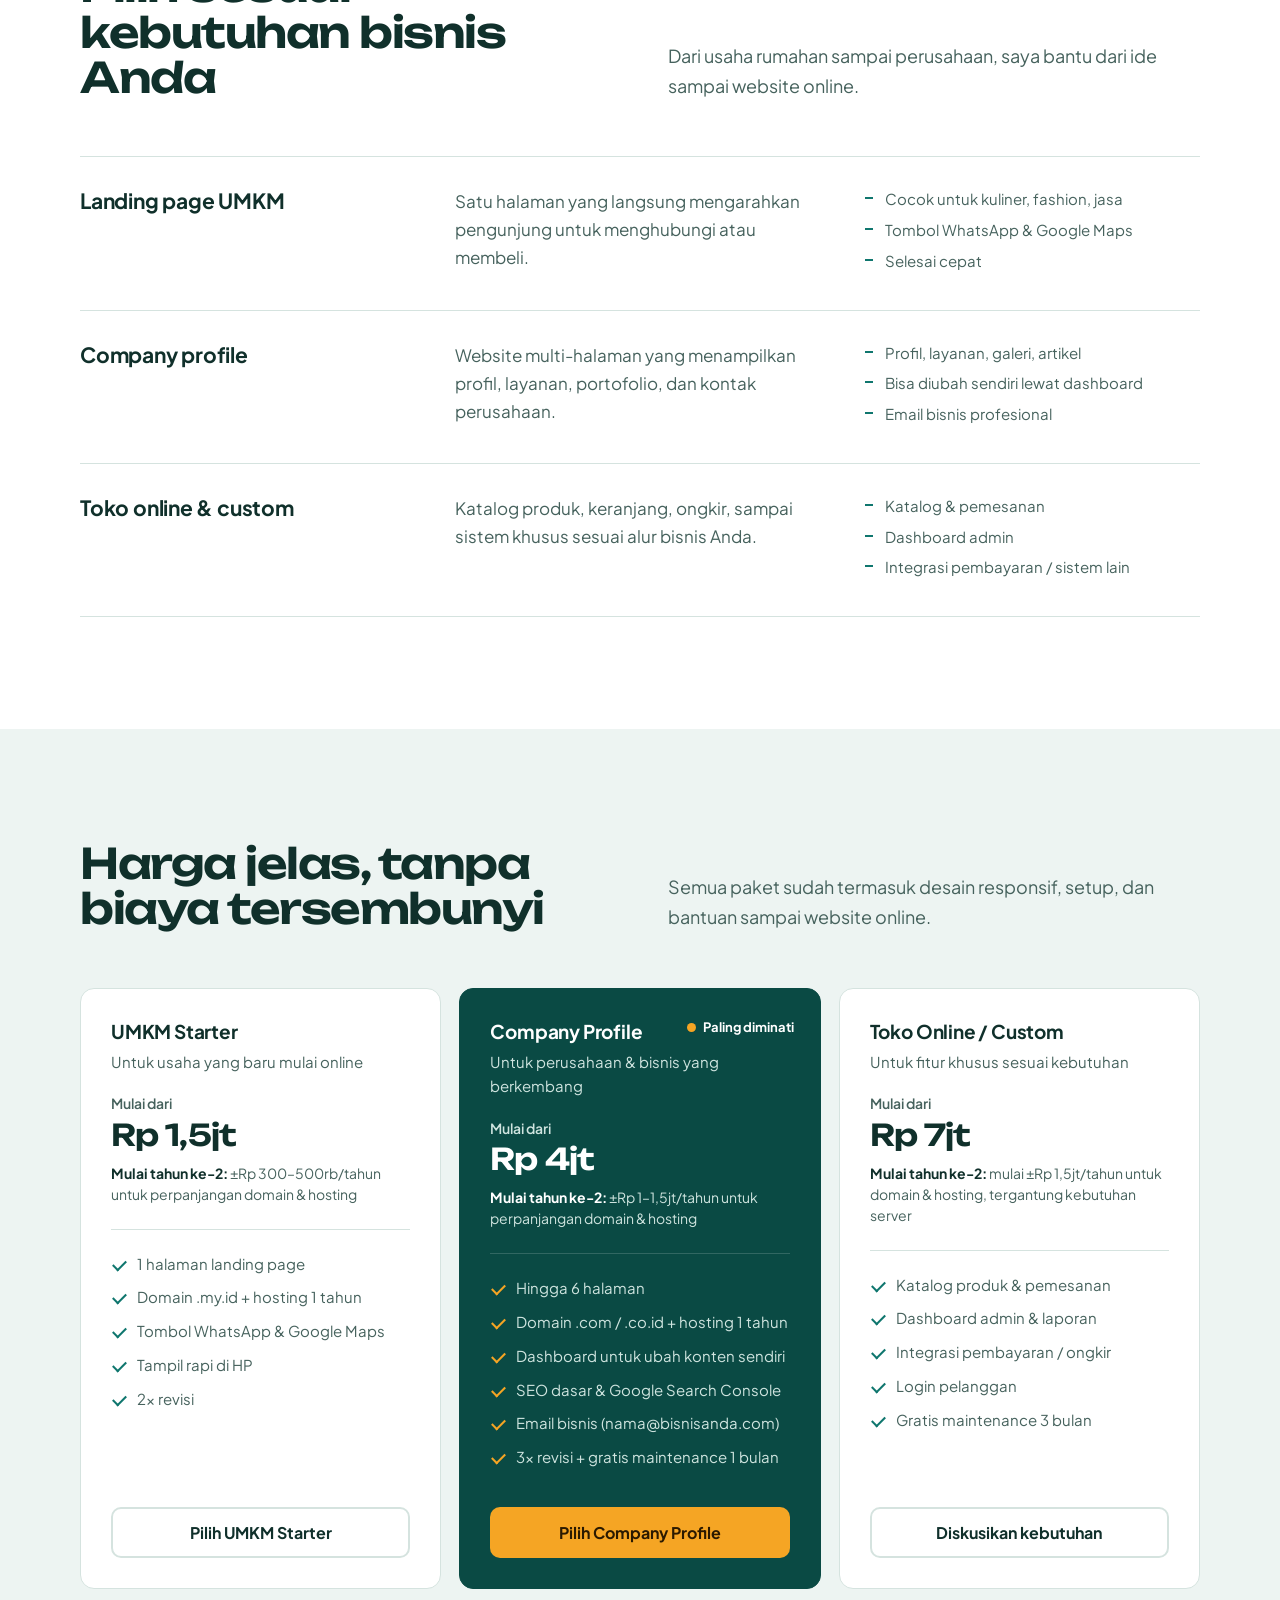
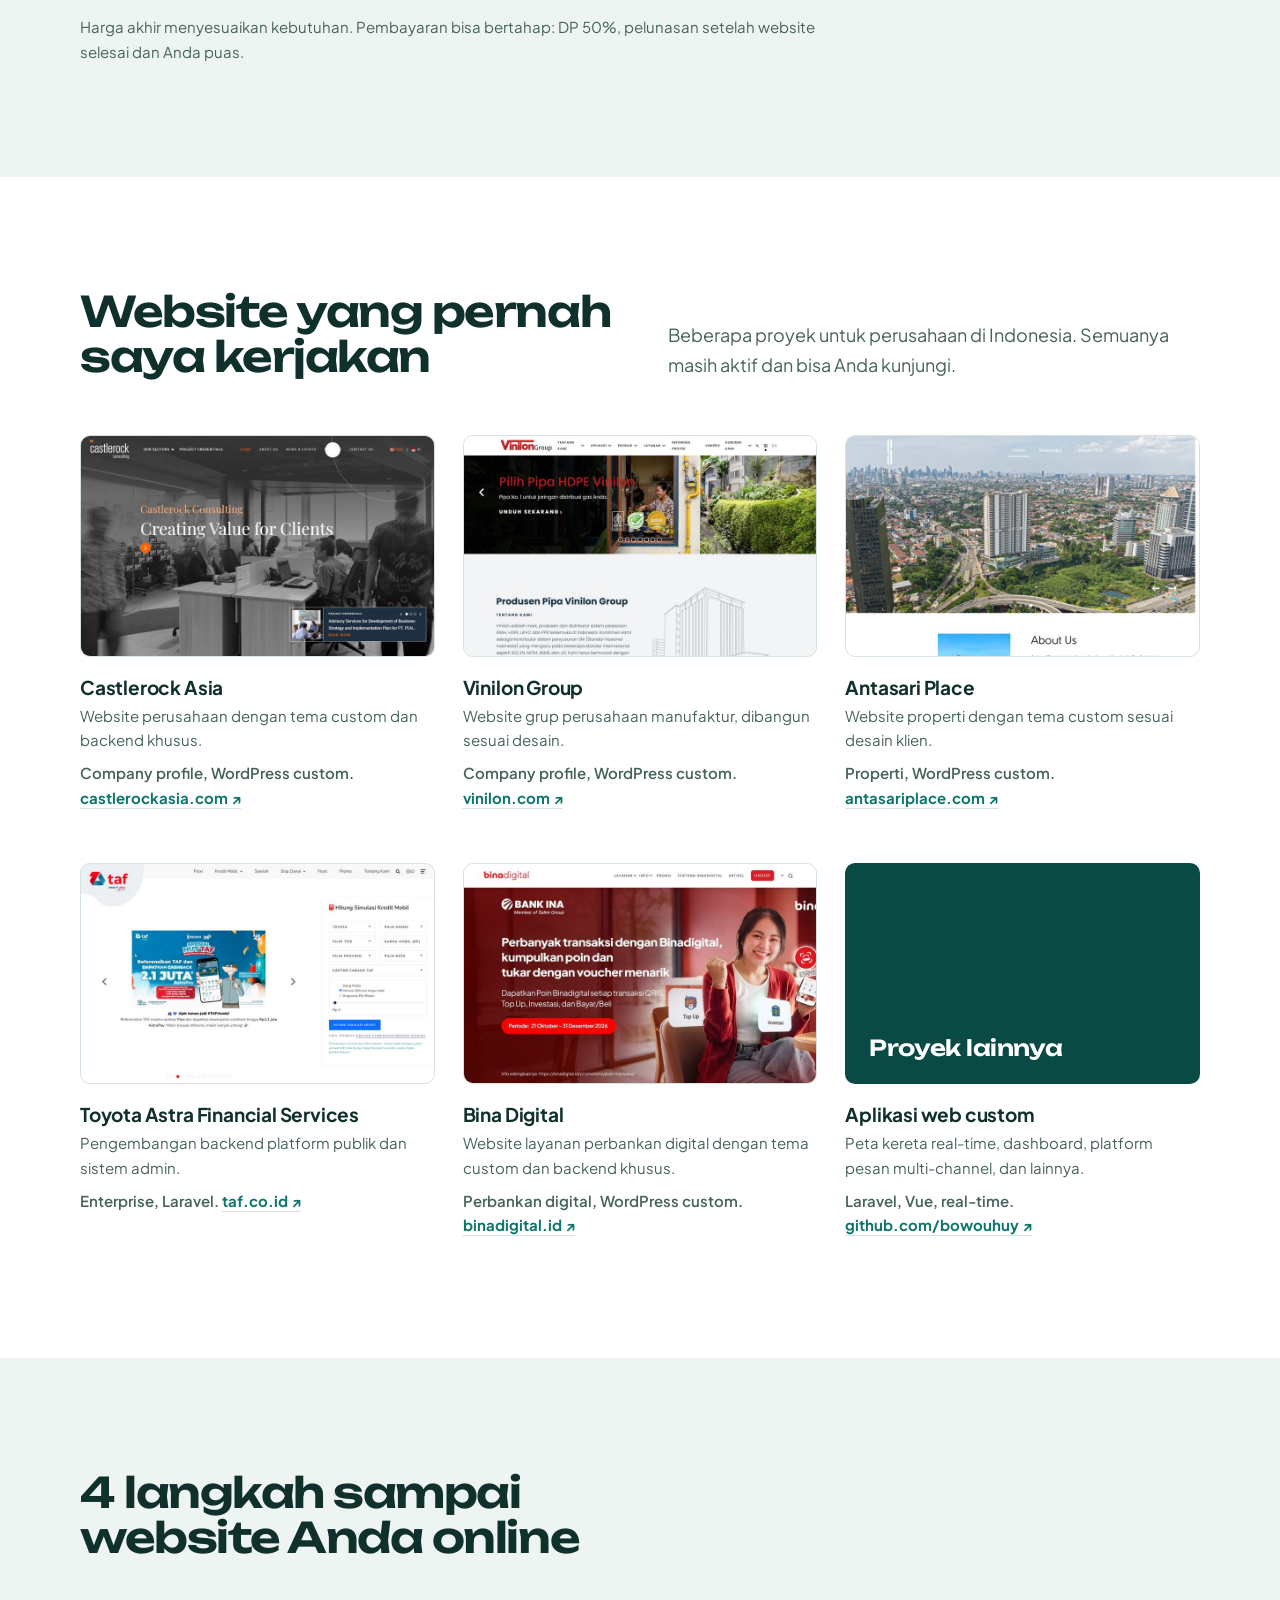
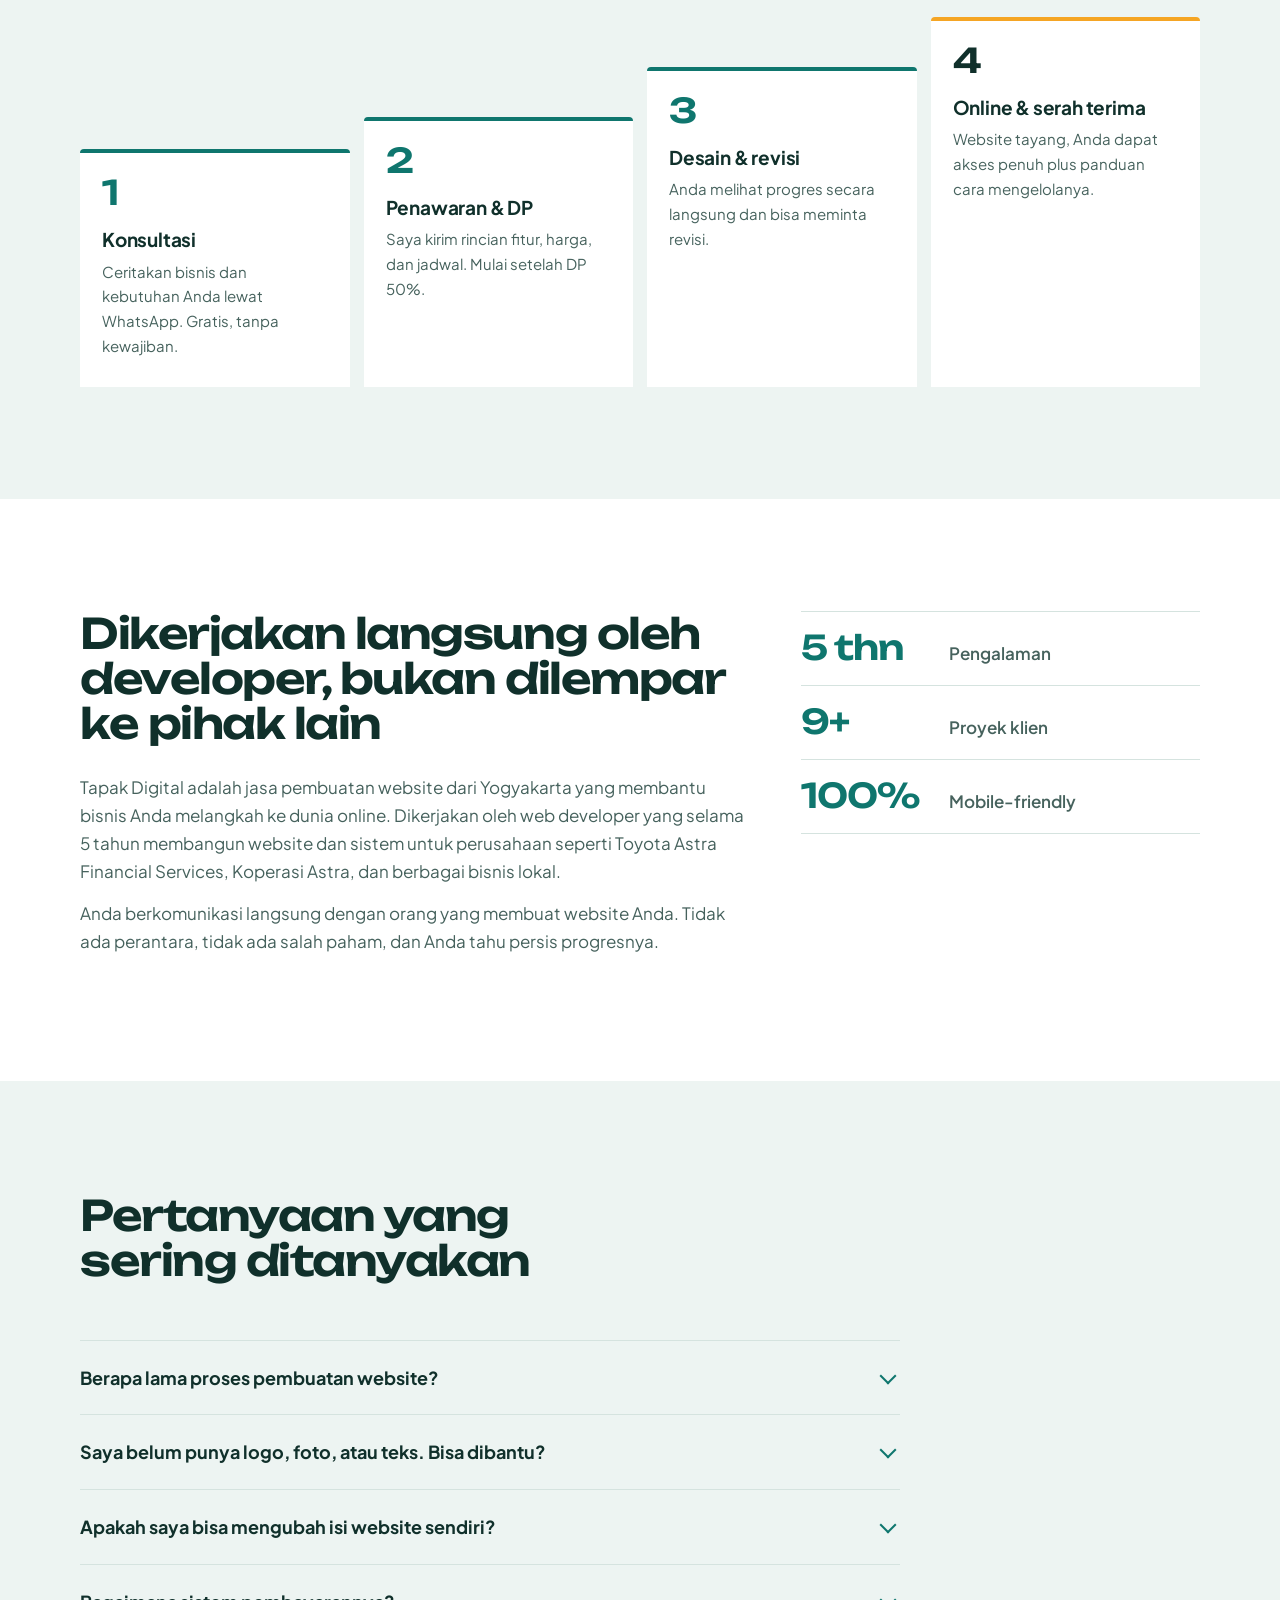
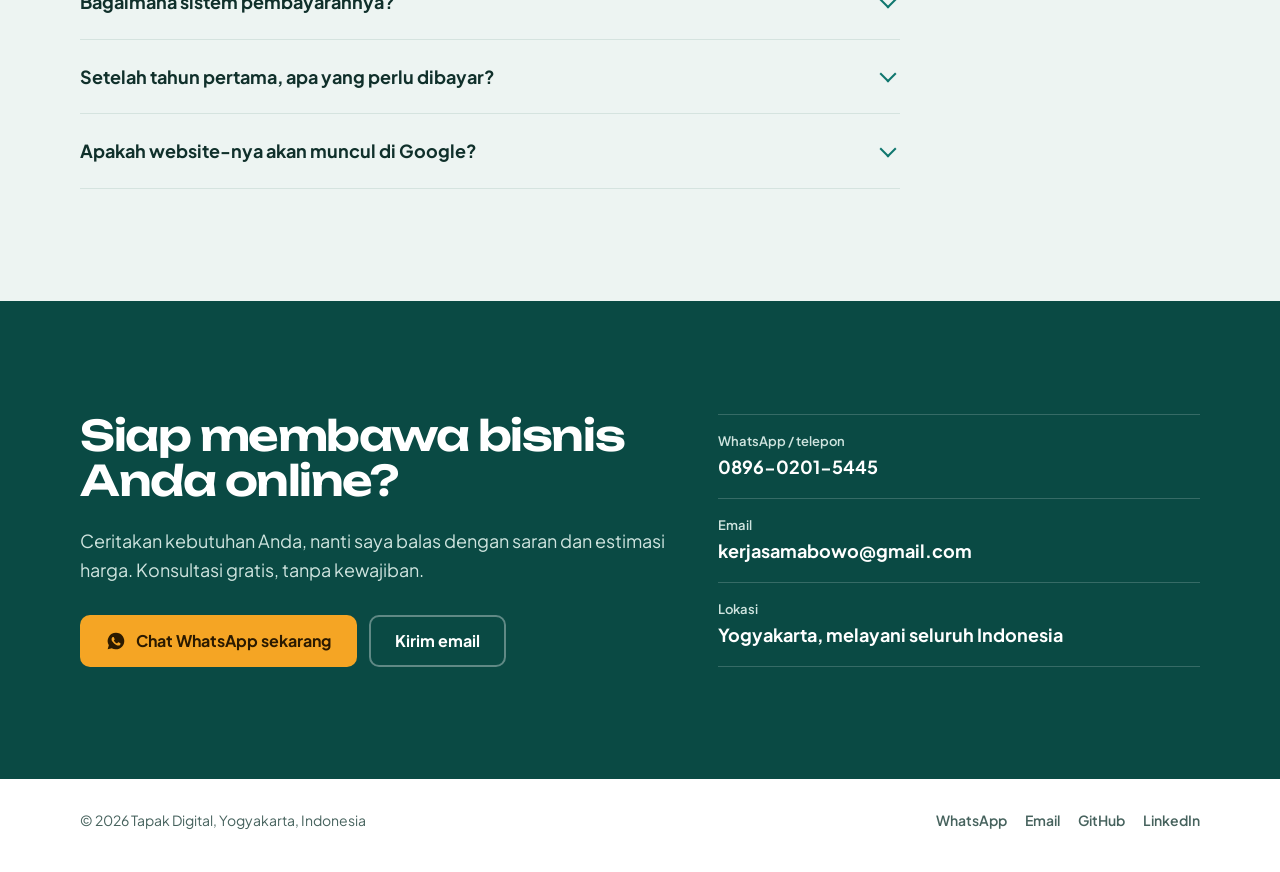
==== commit 4253f201: "Ubah harga paket dan cantumkan biaya tahun kedua - UMKM Starter Rp 1,5jt, Company Profile Rp 4jt, To" ====
--- a/id/index.html
+++ b/id/index.html
@@ -92,7 +92,8 @@
           
           <h3>UMKM Starter</h3>
           <p class="for">Untuk usaha yang baru mulai online</p>
-          <div class="amount"><small>Mulai dari</small>Rp 750rb</div>
+          <div class="amount"><small>Mulai dari</small>Rp 1,5jt</div>
+          <p class="renew"><b>Mulai tahun ke-2:</b> ±Rp 300–500rb/tahun untuk perpanjangan domain &amp; hosting</p>
           <ul><li>1 halaman landing page</li><li>Domain .my.id + hosting 1 tahun</li><li>Tombol WhatsApp &amp; Google Maps</li><li>Tampil rapi di HP</li><li>2× revisi</li></ul>
           <a class="btn btn-line wa-link" href="#" data-msg="Halo Tapak Digital, saya tertarik paket UMKM Starter.">Pilih UMKM Starter</a>
         </div>
@@ -100,7 +101,8 @@
           <span class="tag">Paling diminati</span>
           <h3>Company Profile</h3>
           <p class="for">Untuk perusahaan &amp; bisnis yang berkembang</p>
-          <div class="amount"><small>Mulai dari</small>Rp 2,5jt</div>
+          <div class="amount"><small>Mulai dari</small>Rp 4jt</div>
+          <p class="renew"><b>Mulai tahun ke-2:</b> ±Rp 1–1,5jt/tahun untuk perpanjangan domain &amp; hosting</p>
           <ul><li>Hingga 6 halaman</li><li>Domain .com / .co.id + hosting 1 tahun</li><li>Dashboard untuk ubah konten sendiri</li><li>SEO dasar &amp; Google Search Console</li><li>Email bisnis (nama@bisnisanda.com)</li><li>3× revisi + gratis maintenance 1 bulan</li></ul>
           <a class="btn btn-primary wa-link" href="#" data-msg="Halo Tapak Digital, saya tertarik paket Company Profile.">Pilih Company Profile</a>
         </div>
@@ -108,7 +110,8 @@
           
           <h3>Toko Online / Custom</h3>
           <p class="for">Untuk fitur khusus sesuai kebutuhan</p>
-          <div class="amount"><small>Mulai dari</small>Rp 5jt</div>
+          <div class="amount"><small>Mulai dari</small>Rp 7jt</div>
+          <p class="renew"><b>Mulai tahun ke-2:</b> mulai ±Rp 1,5jt/tahun untuk domain &amp; hosting, tergantung kebutuhan server</p>
           <ul><li>Katalog produk &amp; pemesanan</li><li>Dashboard admin &amp; laporan</li><li>Integrasi pembayaran / ongkir</li><li>Login pelanggan</li><li>Gratis maintenance 3 bulan</li></ul>
           <a class="btn btn-line wa-link" href="#" data-msg="Halo Tapak Digital, saya ingin diskusi website toko online / custom.">Diskusikan kebutuhan</a>
         </div>
@@ -190,7 +193,7 @@
         <details><summary>Saya belum punya logo, foto, atau teks. Bisa dibantu?</summary><p>Bisa. Saya bantu menyusun teks dasar dan memakai foto/ilustrasi berlisensi. Untuk logo dan foto produk profesional bisa didiskusikan sebagai tambahan.</p></details>
         <details><summary>Apakah saya bisa mengubah isi website sendiri?</summary><p>Untuk paket Company Profile ke atas, Anda mendapat dashboard untuk mengubah teks, gambar, dan artikel tanpa perlu coding, lengkap dengan panduan cara memakainya.</p></details>
         <details><summary>Bagaimana sistem pembayarannya?</summary><p>DP 50% di awal, pelunasan 50% setelah website selesai dan Anda setuju dengan hasilnya, sebelum serah terima akses penuh.</p></details>
-        <details><summary>Setelah tahun pertama, apa yang perlu dibayar?</summary><p>Hanya perpanjangan domain dan hosting tahunan. Biayanya saya informasikan di awal agar tidak ada kejutan.</p></details>
+        <details><summary>Setelah tahun pertama, apa yang perlu dibayar?</summary><p>Hanya perpanjangan domain dan hosting tahunan. Perkiraan biayanya tercantum di setiap paket di atas, dan angka pastinya saya sampaikan di penawaran agar tidak ada kejutan.</p></details>
         <details><summary>Apakah website-nya akan muncul di Google?</summary><p>Website saya daftarkan ke Google Search Console dan disusun dengan SEO dasar. Posisi di hasil pencarian butuh waktu dan dipengaruhi persaingan, jadi saya tidak menjanjikan peringkat tertentu.</p></details>
       </div>
     </div>
--- a/style.css
+++ b/style.css
@@ -265,3 +265,9 @@
   html { scroll-behavior: auto; }
   summary::after { transition: none; }
 }
+
+/* Second-year cost under each price */
+.renew { font-size: 14px; line-height: 1.5; margin: 12px 0 0; color: var(--ink-soft); }
+.renew b { font-weight: 700; color: var(--ink); }
+.price.featured .renew { color: var(--pine-ink); }
+.price.featured .renew b { color: #fff; }
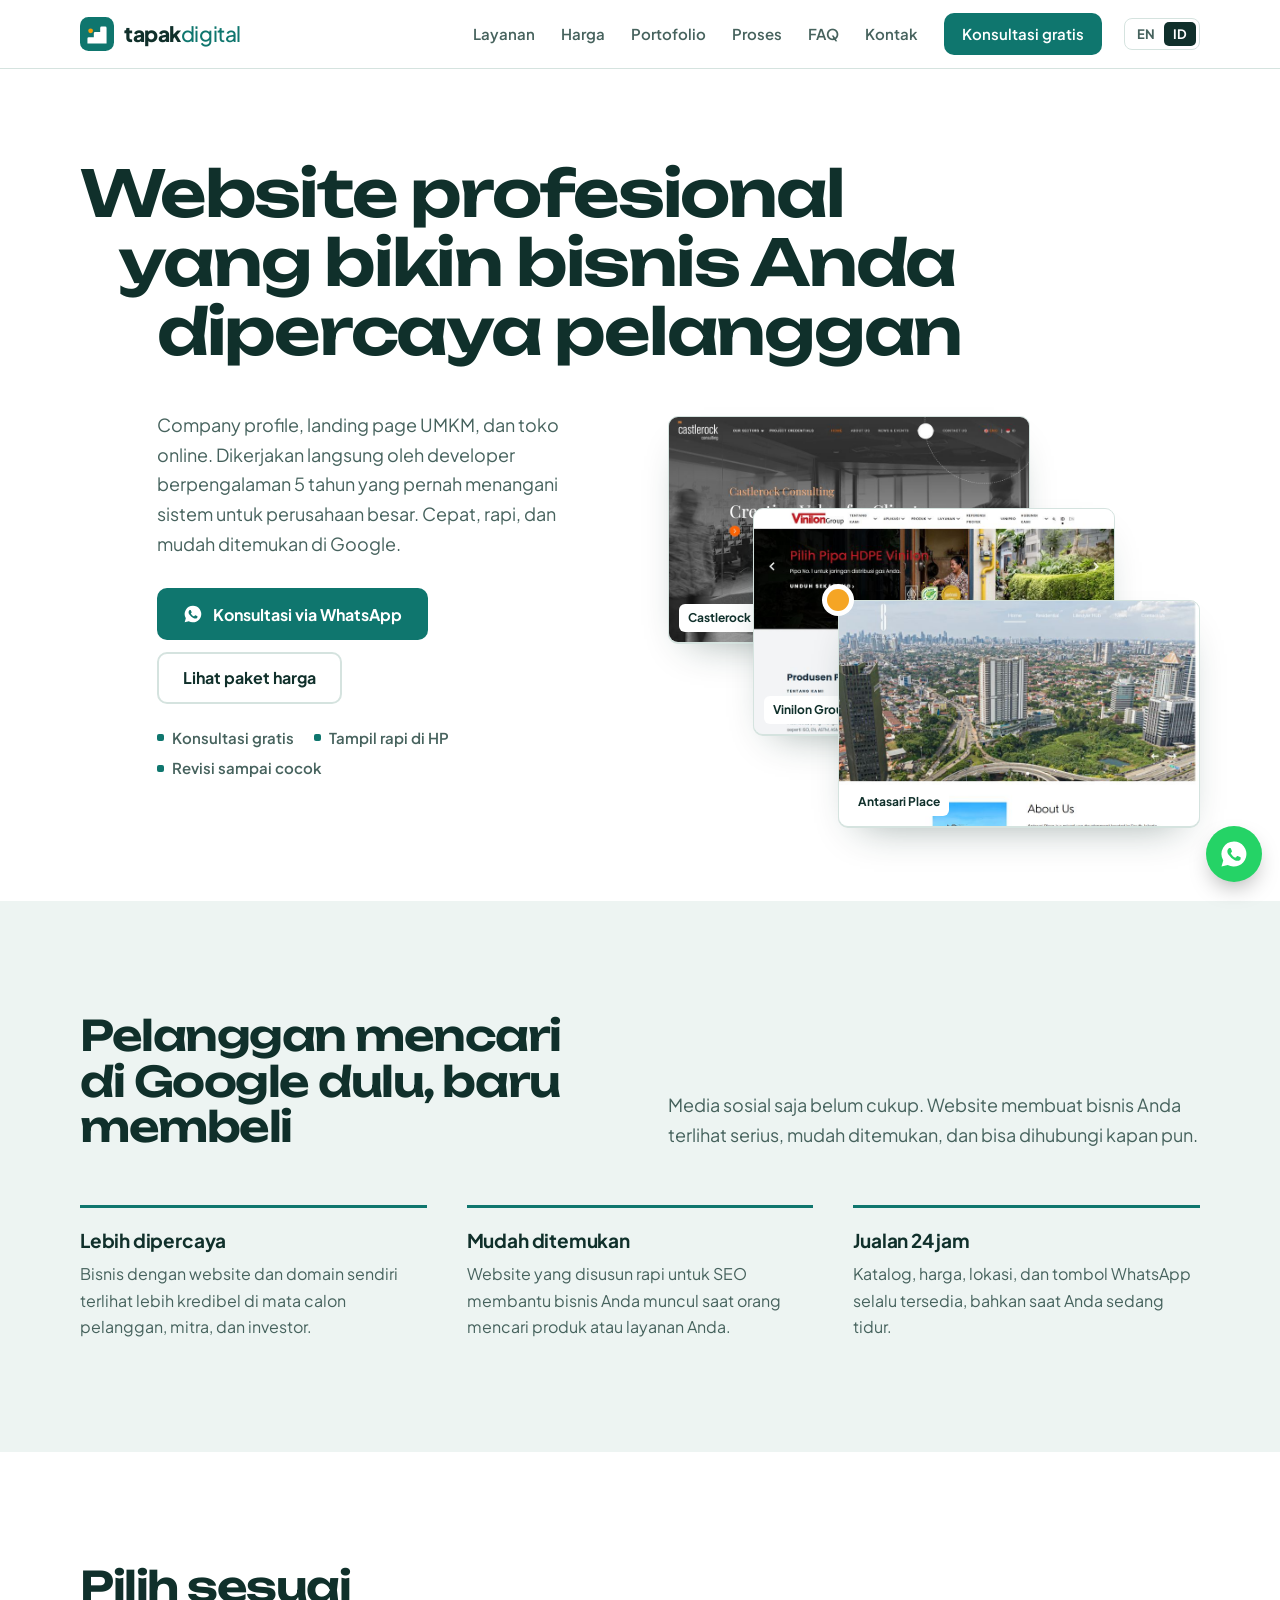
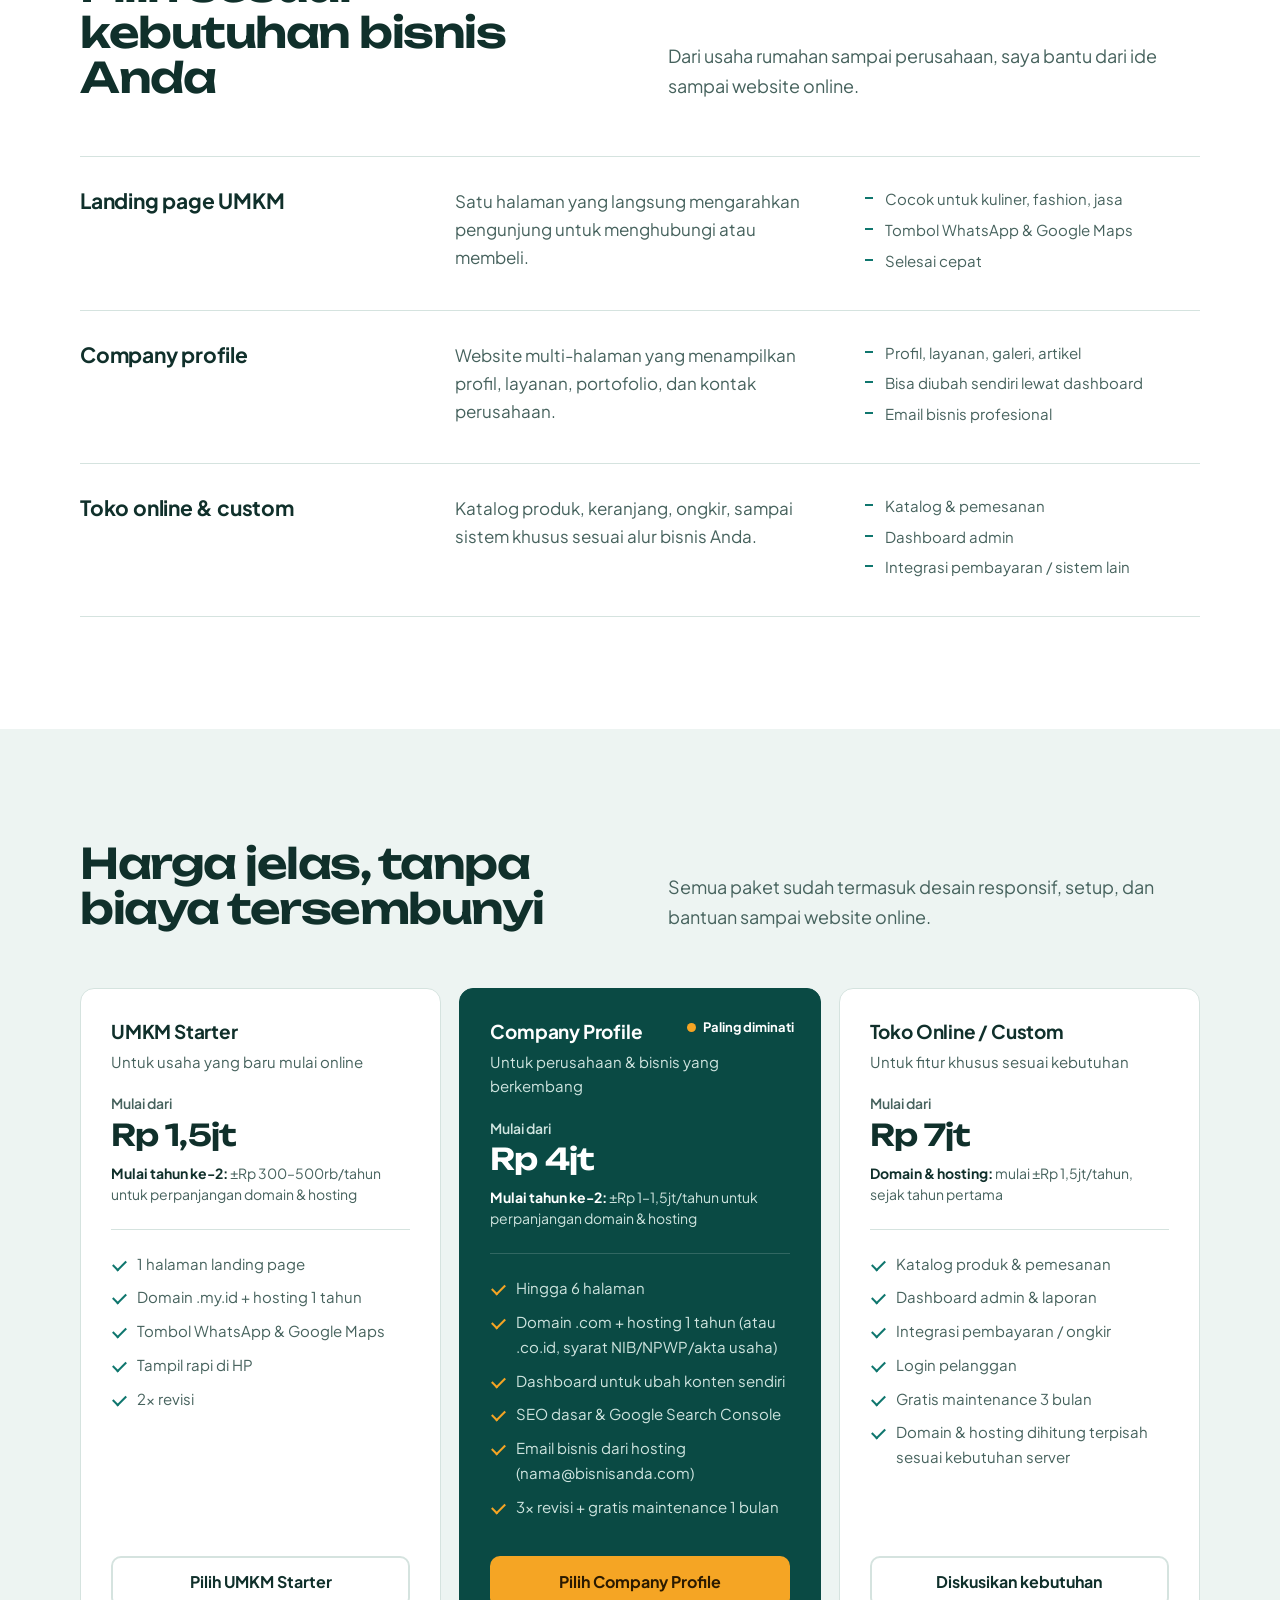
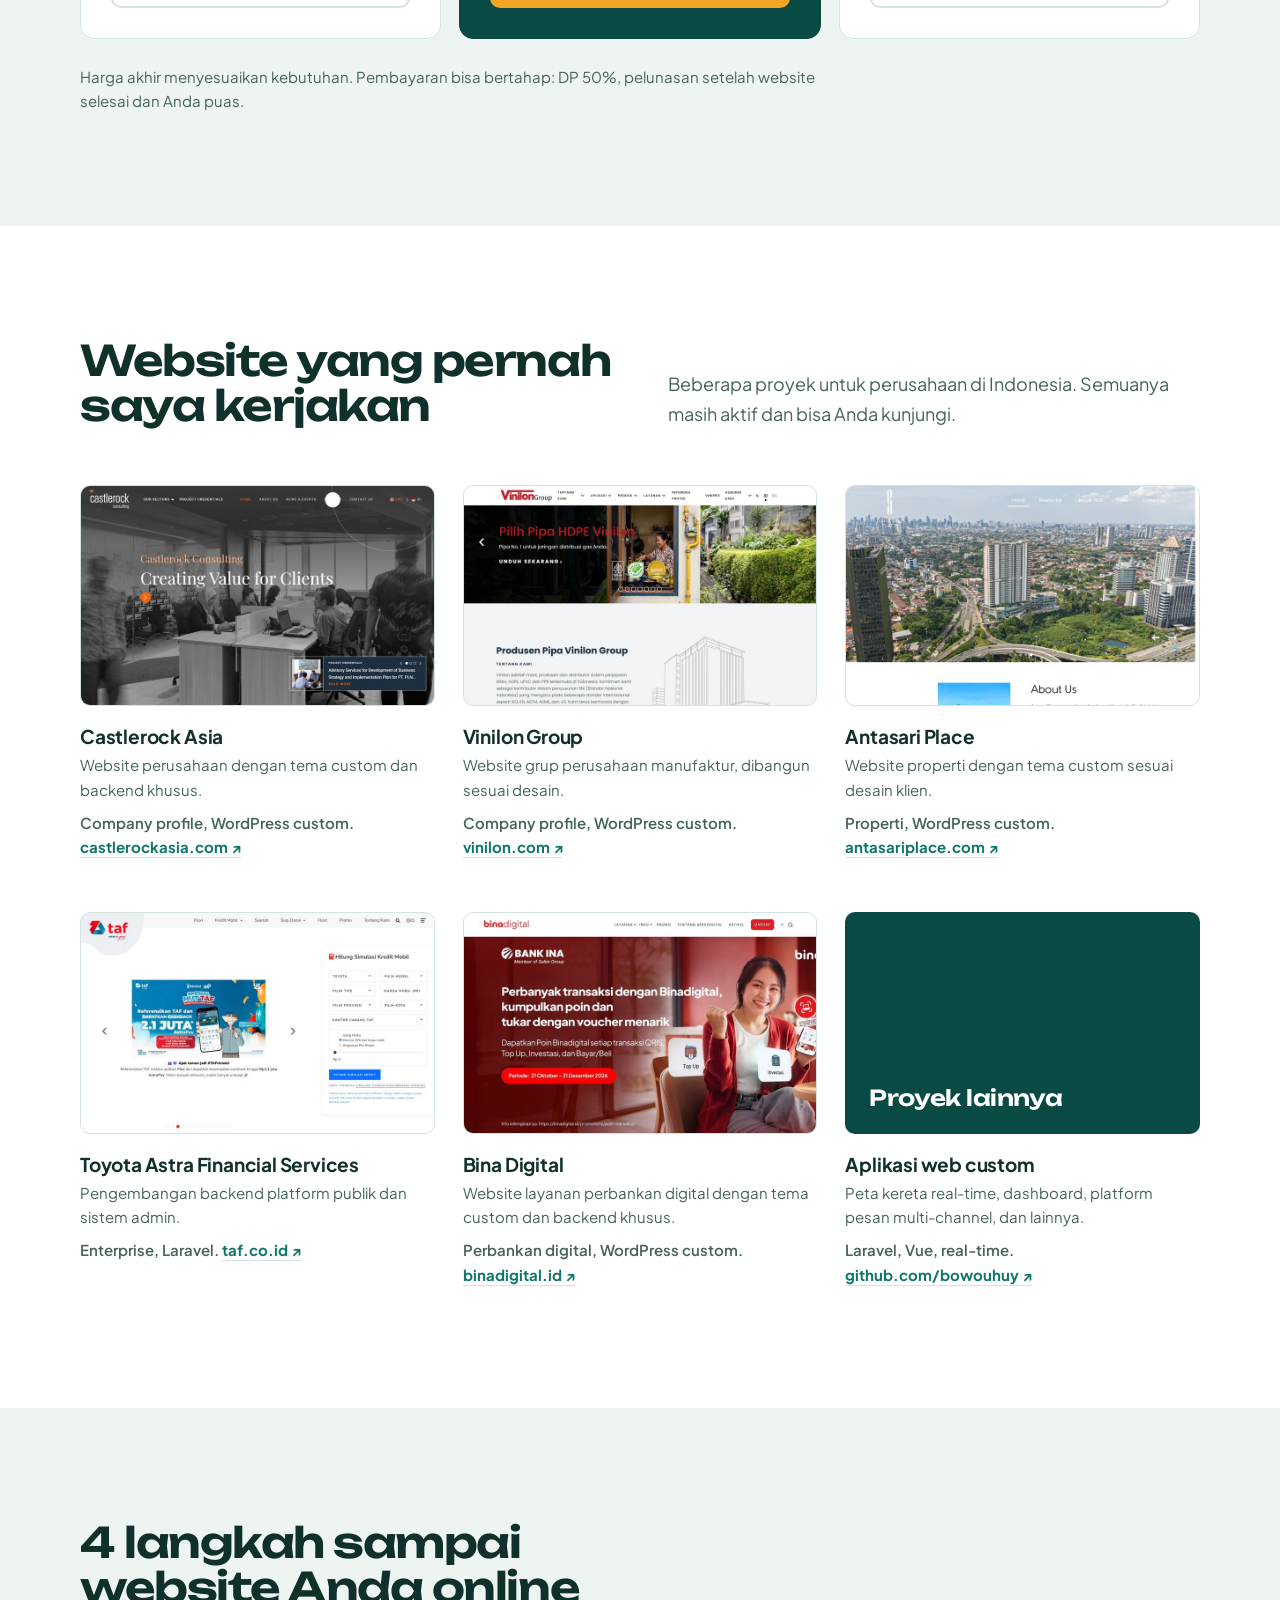
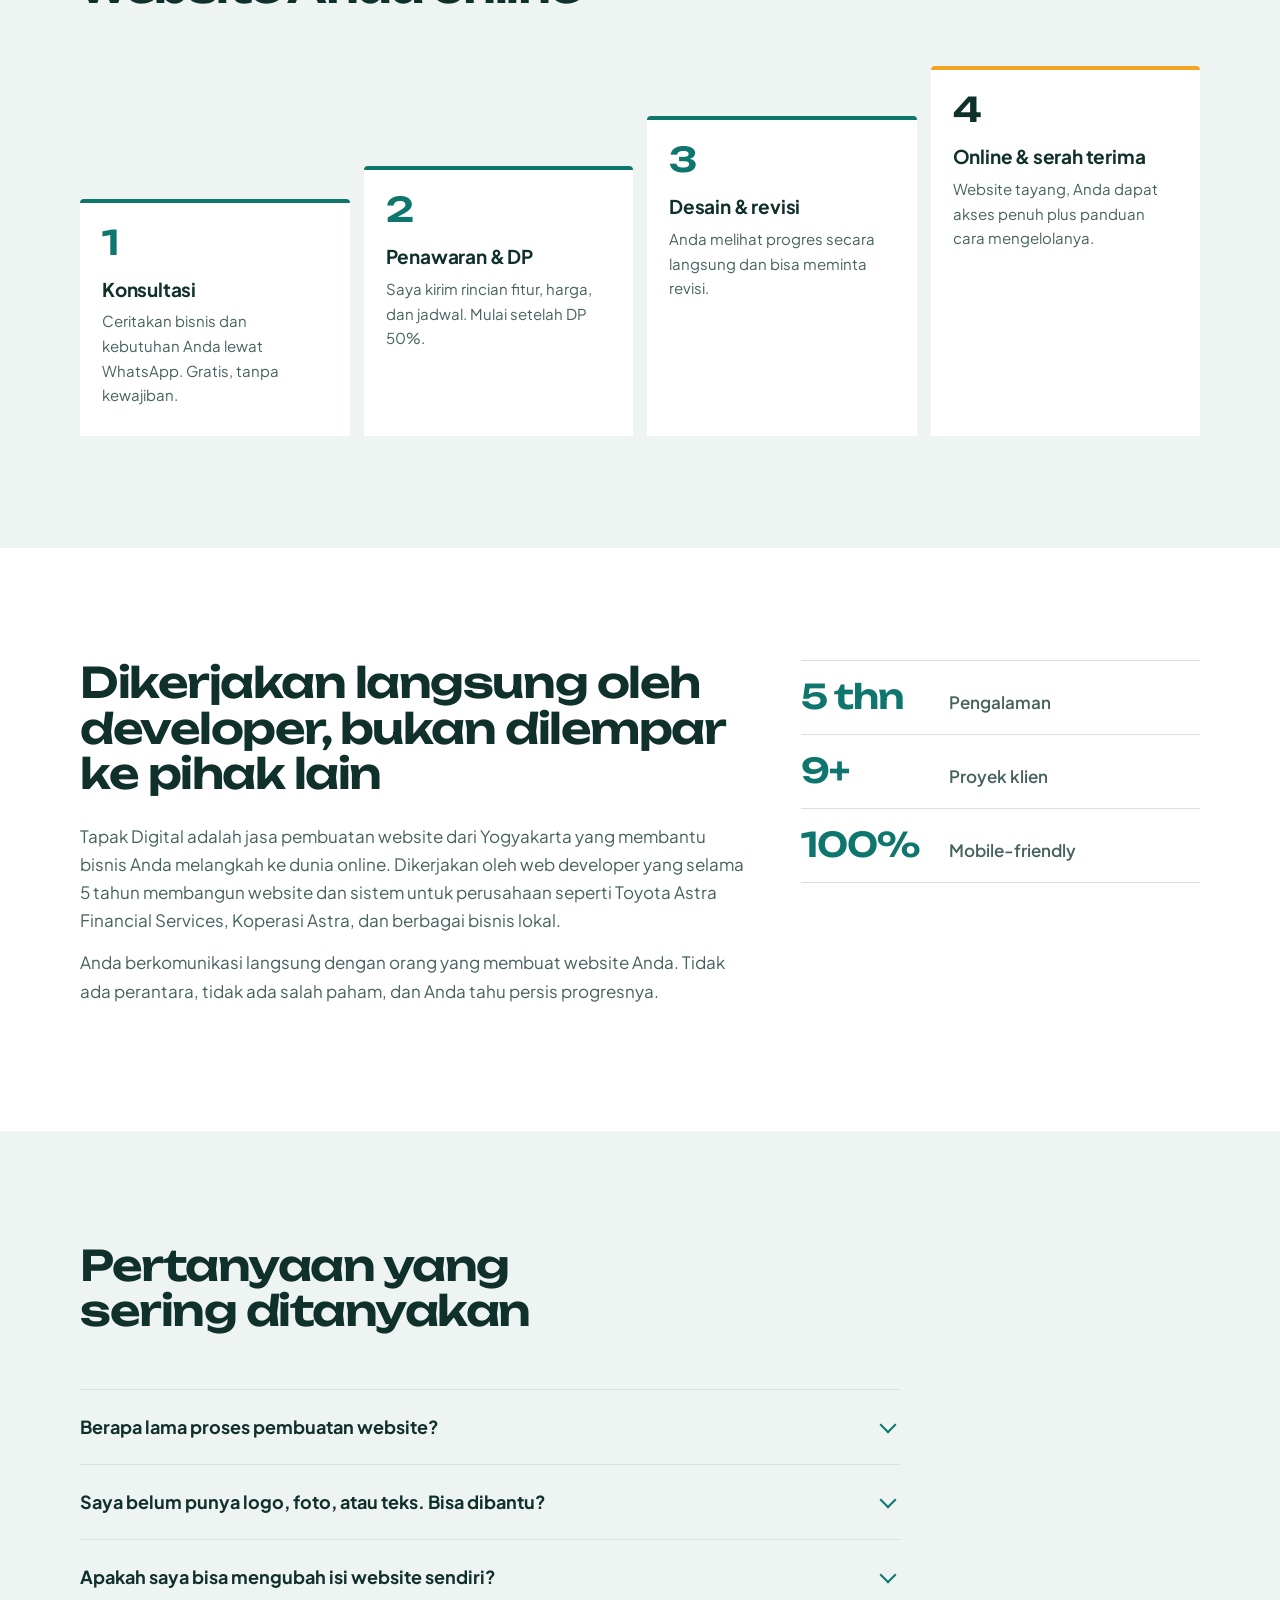
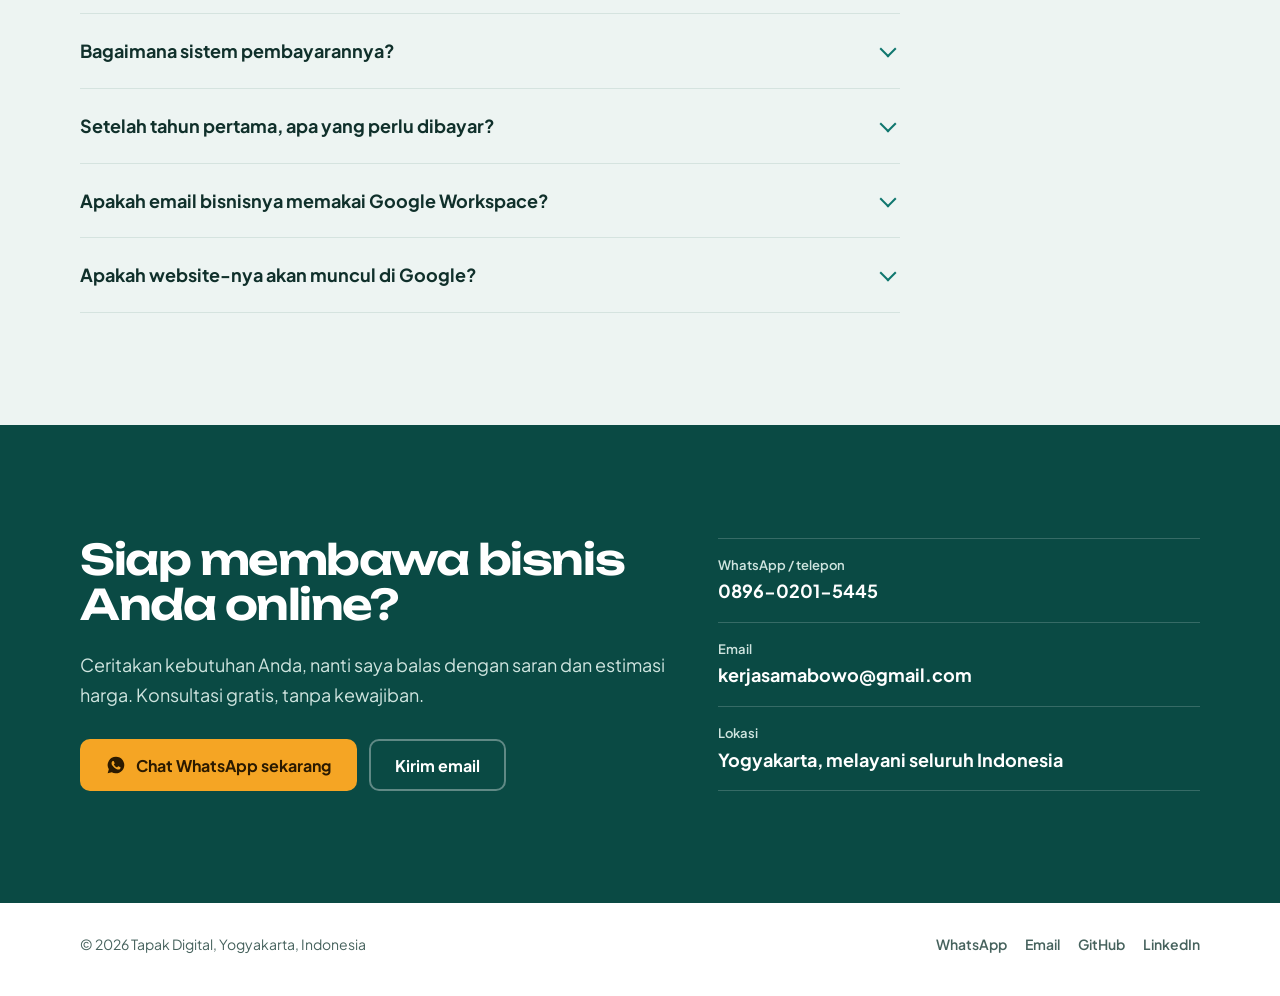
==== commit 220ae5a0: "Perjelas syarat .co.id, email bisnis, dan biaya hosting toko online - Domain .co.id butuh NIB/NPWP/a" ====
--- a/id/index.html
+++ b/id/index.html
@@ -103,7 +103,7 @@
           <p class="for">Untuk perusahaan &amp; bisnis yang berkembang</p>
           <div class="amount"><small>Mulai dari</small>Rp 4jt</div>
           <p class="renew"><b>Mulai tahun ke-2:</b> ±Rp 1–1,5jt/tahun untuk perpanjangan domain &amp; hosting</p>
-          <ul><li>Hingga 6 halaman</li><li>Domain .com / .co.id + hosting 1 tahun</li><li>Dashboard untuk ubah konten sendiri</li><li>SEO dasar &amp; Google Search Console</li><li>Email bisnis (nama@bisnisanda.com)</li><li>3× revisi + gratis maintenance 1 bulan</li></ul>
+          <ul><li>Hingga 6 halaman</li><li>Domain .com + hosting 1 tahun (atau .co.id, syarat NIB/NPWP/akta usaha)</li><li>Dashboard untuk ubah konten sendiri</li><li>SEO dasar &amp; Google Search Console</li><li>Email bisnis dari hosting (nama@bisnisanda.com)</li><li>3× revisi + gratis maintenance 1 bulan</li></ul>
           <a class="btn btn-primary wa-link" href="#" data-msg="Halo Tapak Digital, saya tertarik paket Company Profile.">Pilih Company Profile</a>
         </div>
         <div class="price">
@@ -111,8 +111,8 @@
           <h3>Toko Online / Custom</h3>
           <p class="for">Untuk fitur khusus sesuai kebutuhan</p>
           <div class="amount"><small>Mulai dari</small>Rp 7jt</div>
-          <p class="renew"><b>Mulai tahun ke-2:</b> mulai ±Rp 1,5jt/tahun untuk domain &amp; hosting, tergantung kebutuhan server</p>
-          <ul><li>Katalog produk &amp; pemesanan</li><li>Dashboard admin &amp; laporan</li><li>Integrasi pembayaran / ongkir</li><li>Login pelanggan</li><li>Gratis maintenance 3 bulan</li></ul>
+          <p class="renew"><b>Domain &amp; hosting:</b> mulai ±Rp 1,5jt/tahun, sejak tahun pertama</p>
+          <ul><li>Katalog produk &amp; pemesanan</li><li>Dashboard admin &amp; laporan</li><li>Integrasi pembayaran / ongkir</li><li>Login pelanggan</li><li>Gratis maintenance 3 bulan</li><li>Domain &amp; hosting dihitung terpisah sesuai kebutuhan server</li></ul>
           <a class="btn btn-line wa-link" href="#" data-msg="Halo Tapak Digital, saya ingin diskusi website toko online / custom.">Diskusikan kebutuhan</a>
         </div>
       </div>
@@ -194,6 +194,7 @@
         <details><summary>Apakah saya bisa mengubah isi website sendiri?</summary><p>Untuk paket Company Profile ke atas, Anda mendapat dashboard untuk mengubah teks, gambar, dan artikel tanpa perlu coding, lengkap dengan panduan cara memakainya.</p></details>
         <details><summary>Bagaimana sistem pembayarannya?</summary><p>DP 50% di awal, pelunasan 50% setelah website selesai dan Anda setuju dengan hasilnya, sebelum serah terima akses penuh.</p></details>
         <details><summary>Setelah tahun pertama, apa yang perlu dibayar?</summary><p>Hanya perpanjangan domain dan hosting tahunan. Perkiraan biayanya tercantum di setiap paket di atas, dan angka pastinya saya sampaikan di penawaran agar tidak ada kejutan.</p></details>
+        <details><summary>Apakah email bisnisnya memakai Google Workspace?</summary><p>Tidak. Email bisnis di paket Company Profile memakai layanan email bawaan hosting, bisa dibuka lewat webmail dan dipasang di HP. Kalau Anda ingin Google Workspace atau Microsoft 365, bisa saya bantu setup, dan biaya langganannya dibayar terpisah ke Google atau Microsoft.</p></details>
         <details><summary>Apakah website-nya akan muncul di Google?</summary><p>Website saya daftarkan ke Google Search Console dan disusun dengan SEO dasar. Posisi di hasil pencarian butuh waktu dan dipengaruhi persaingan, jadi saya tidak menjanjikan peringkat tertentu.</p></details>
       </div>
     </div>
